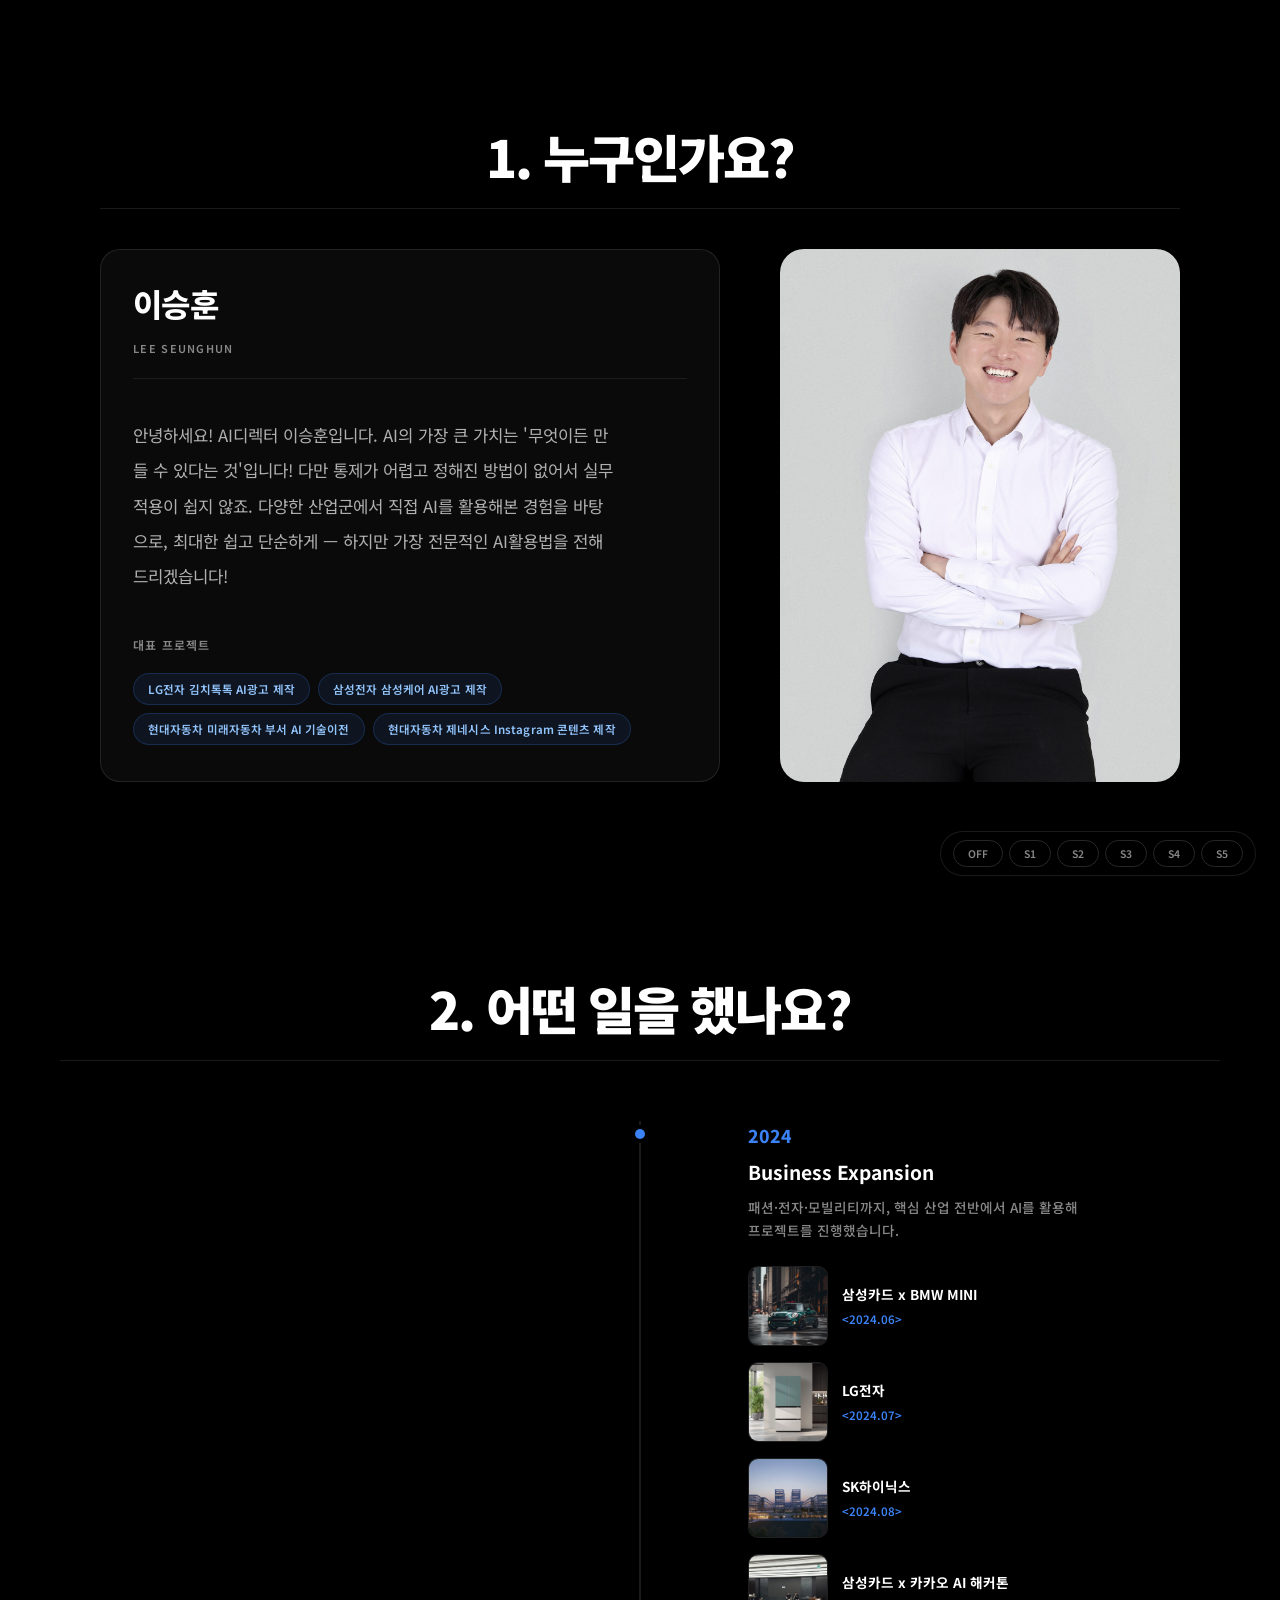
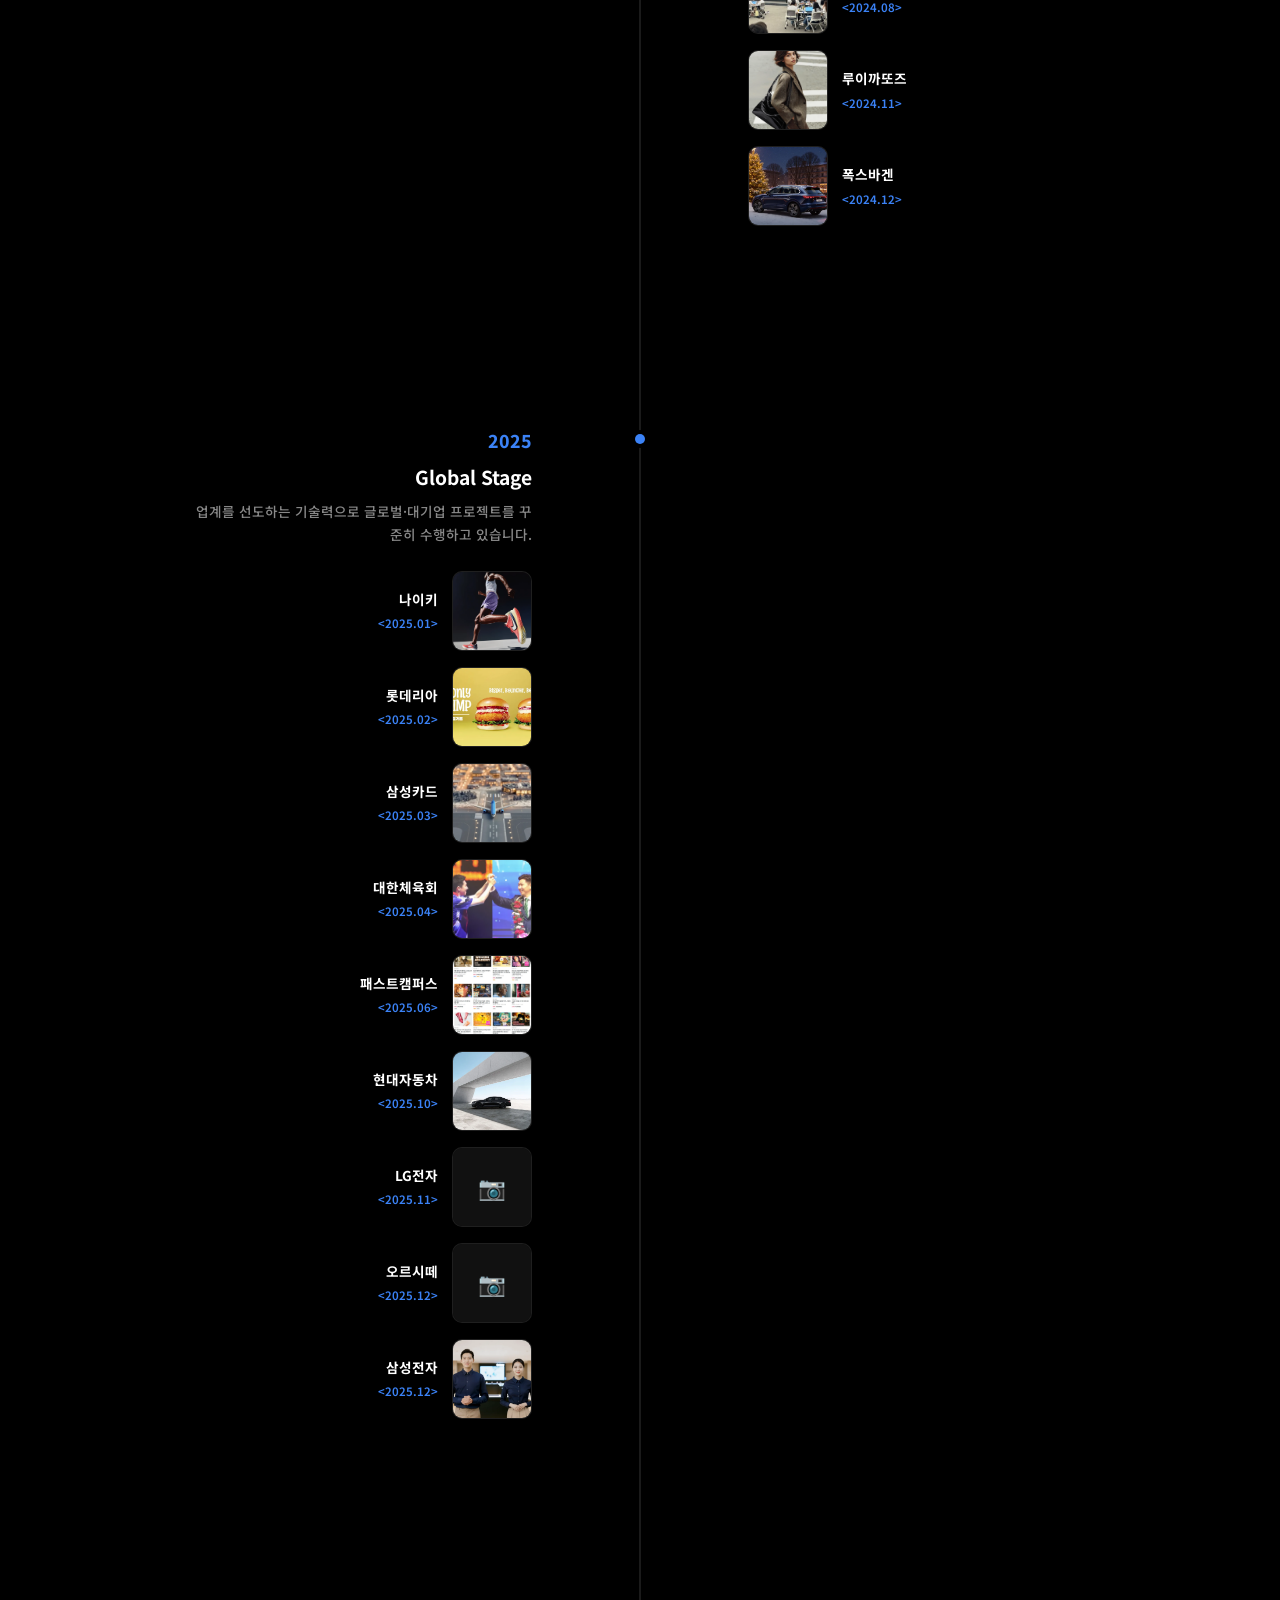
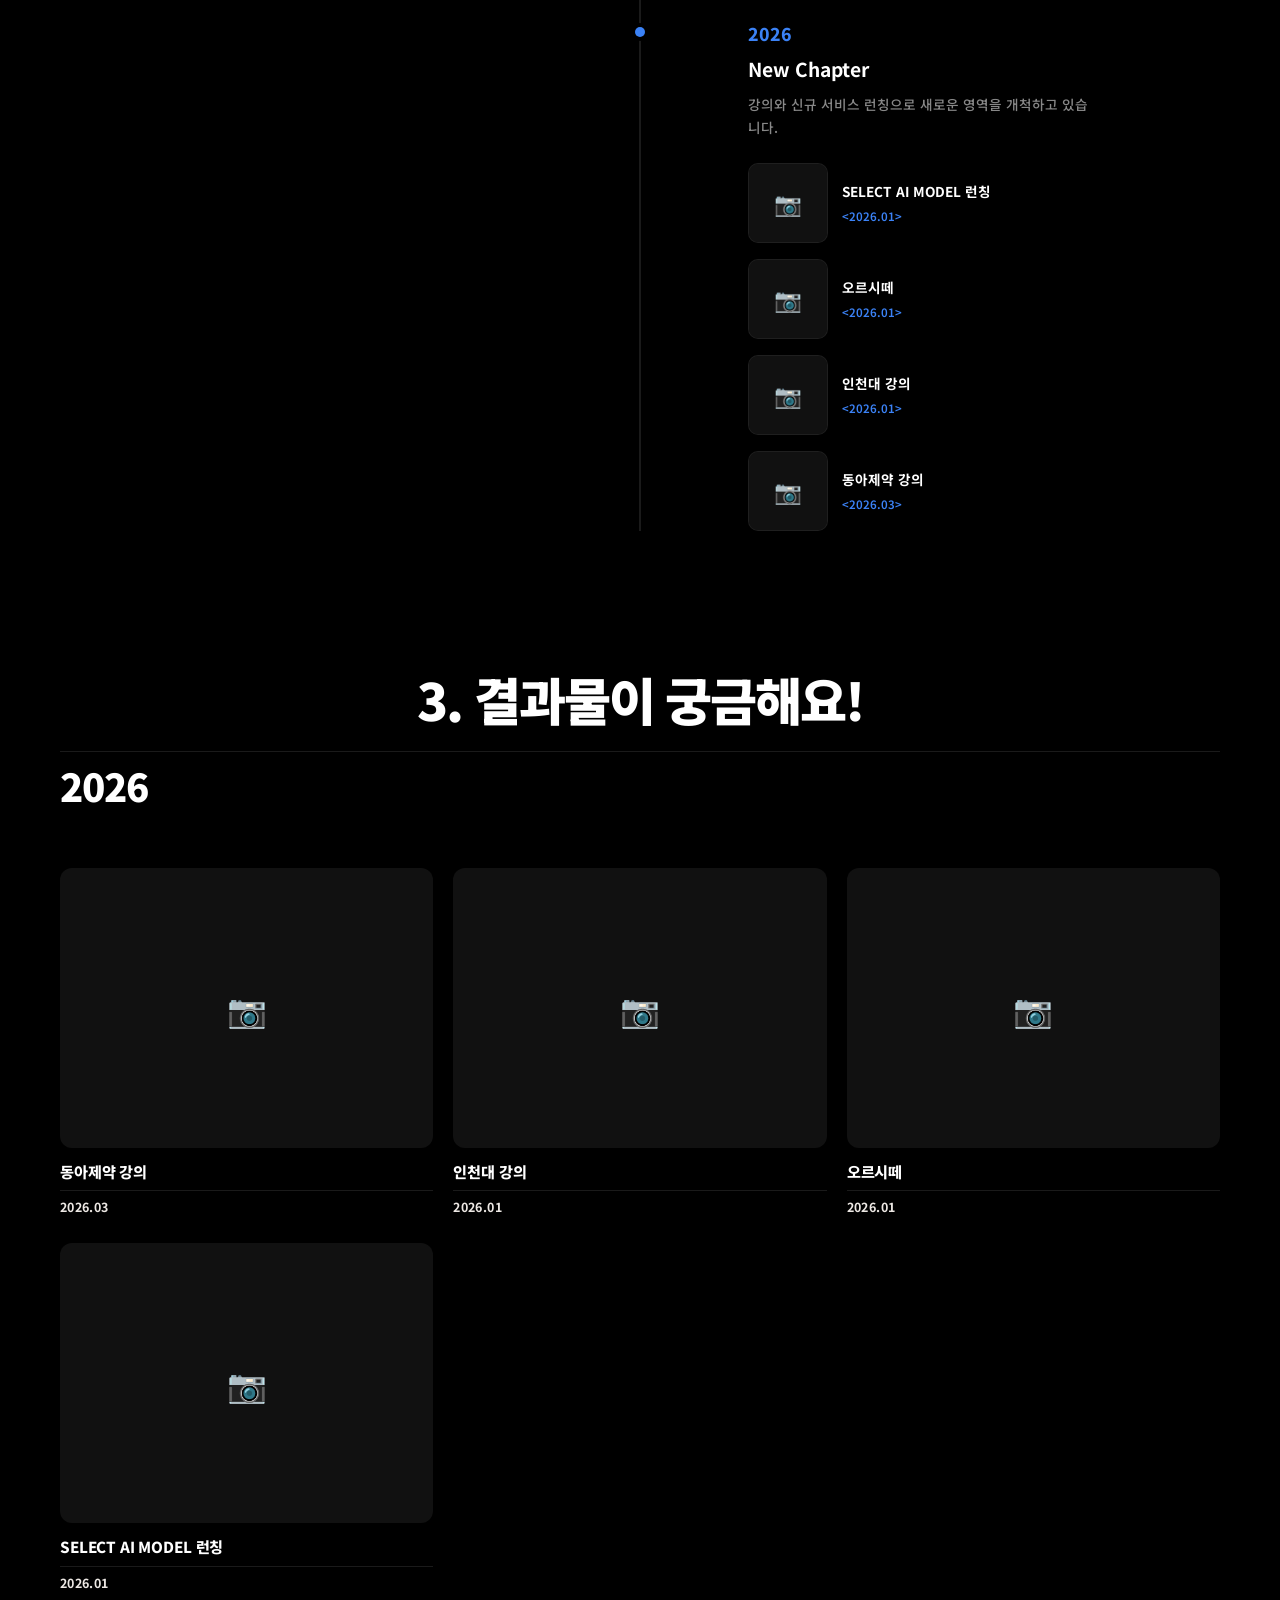
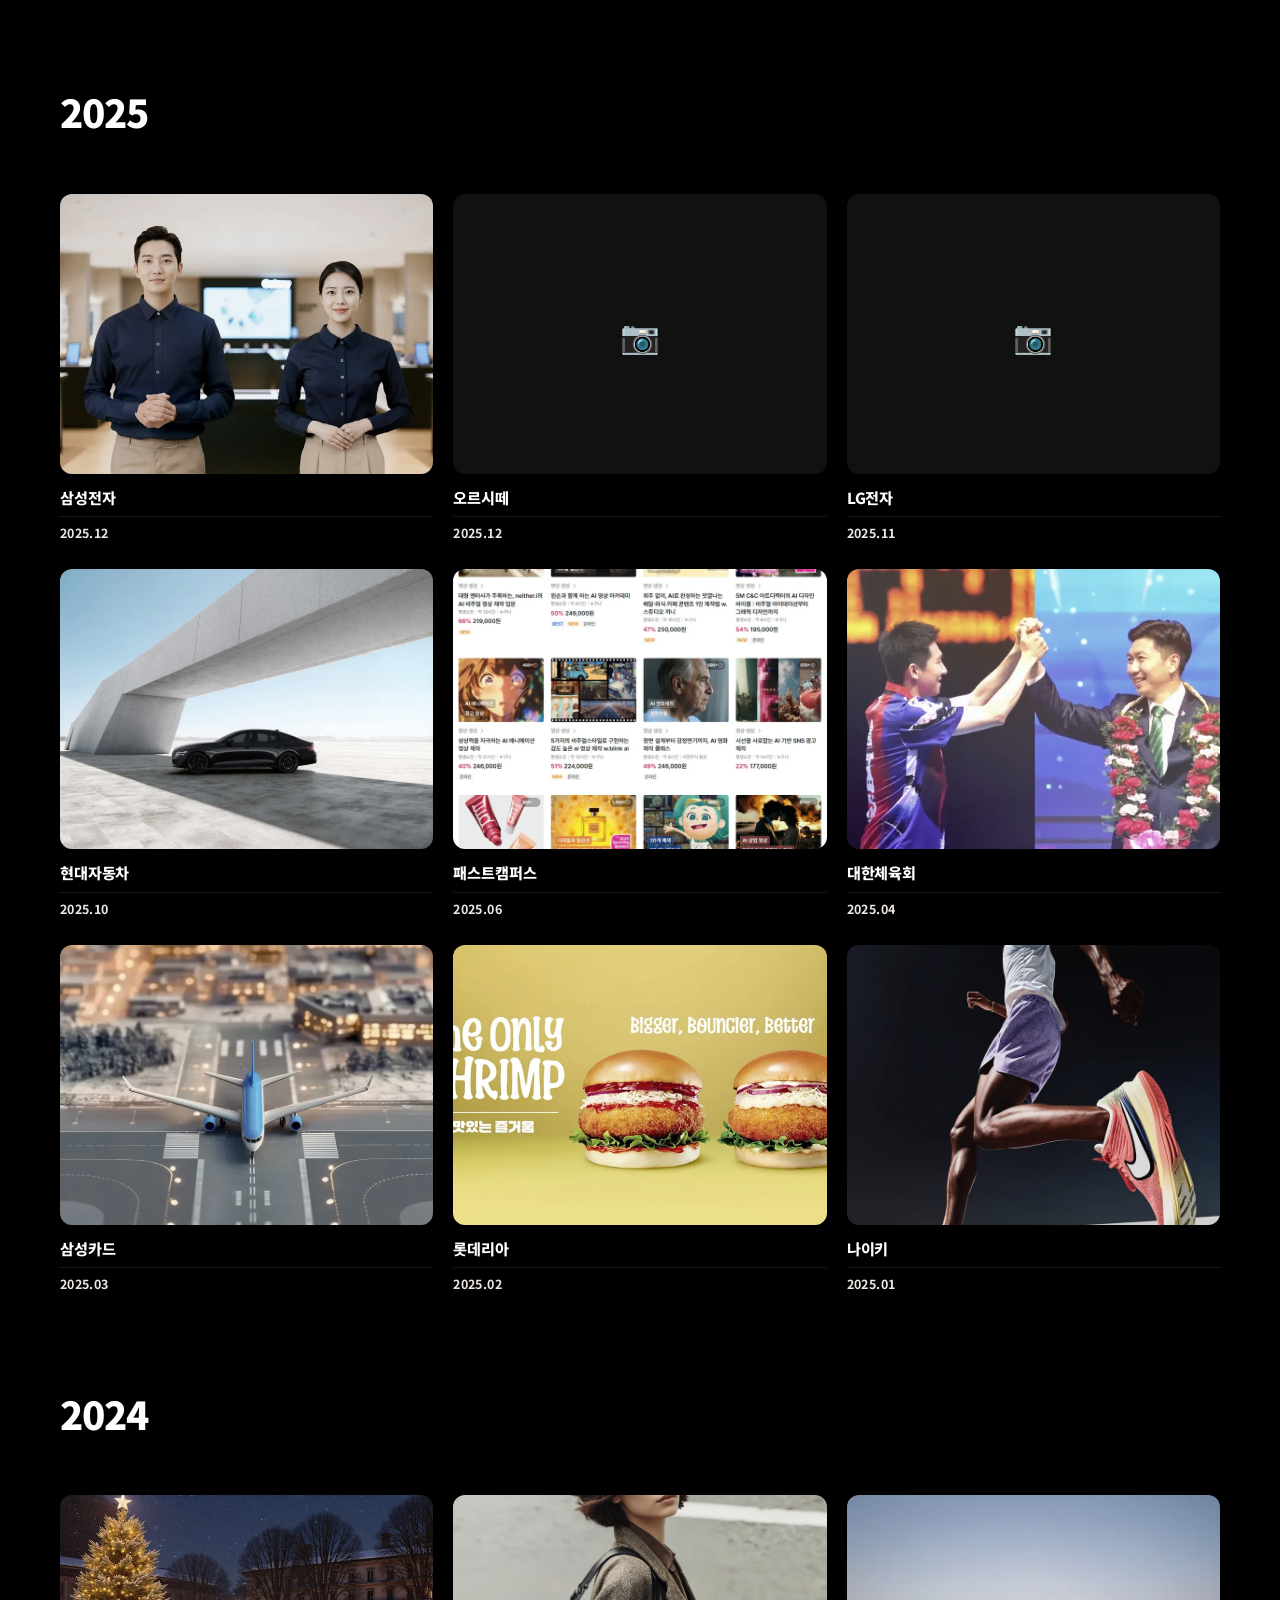
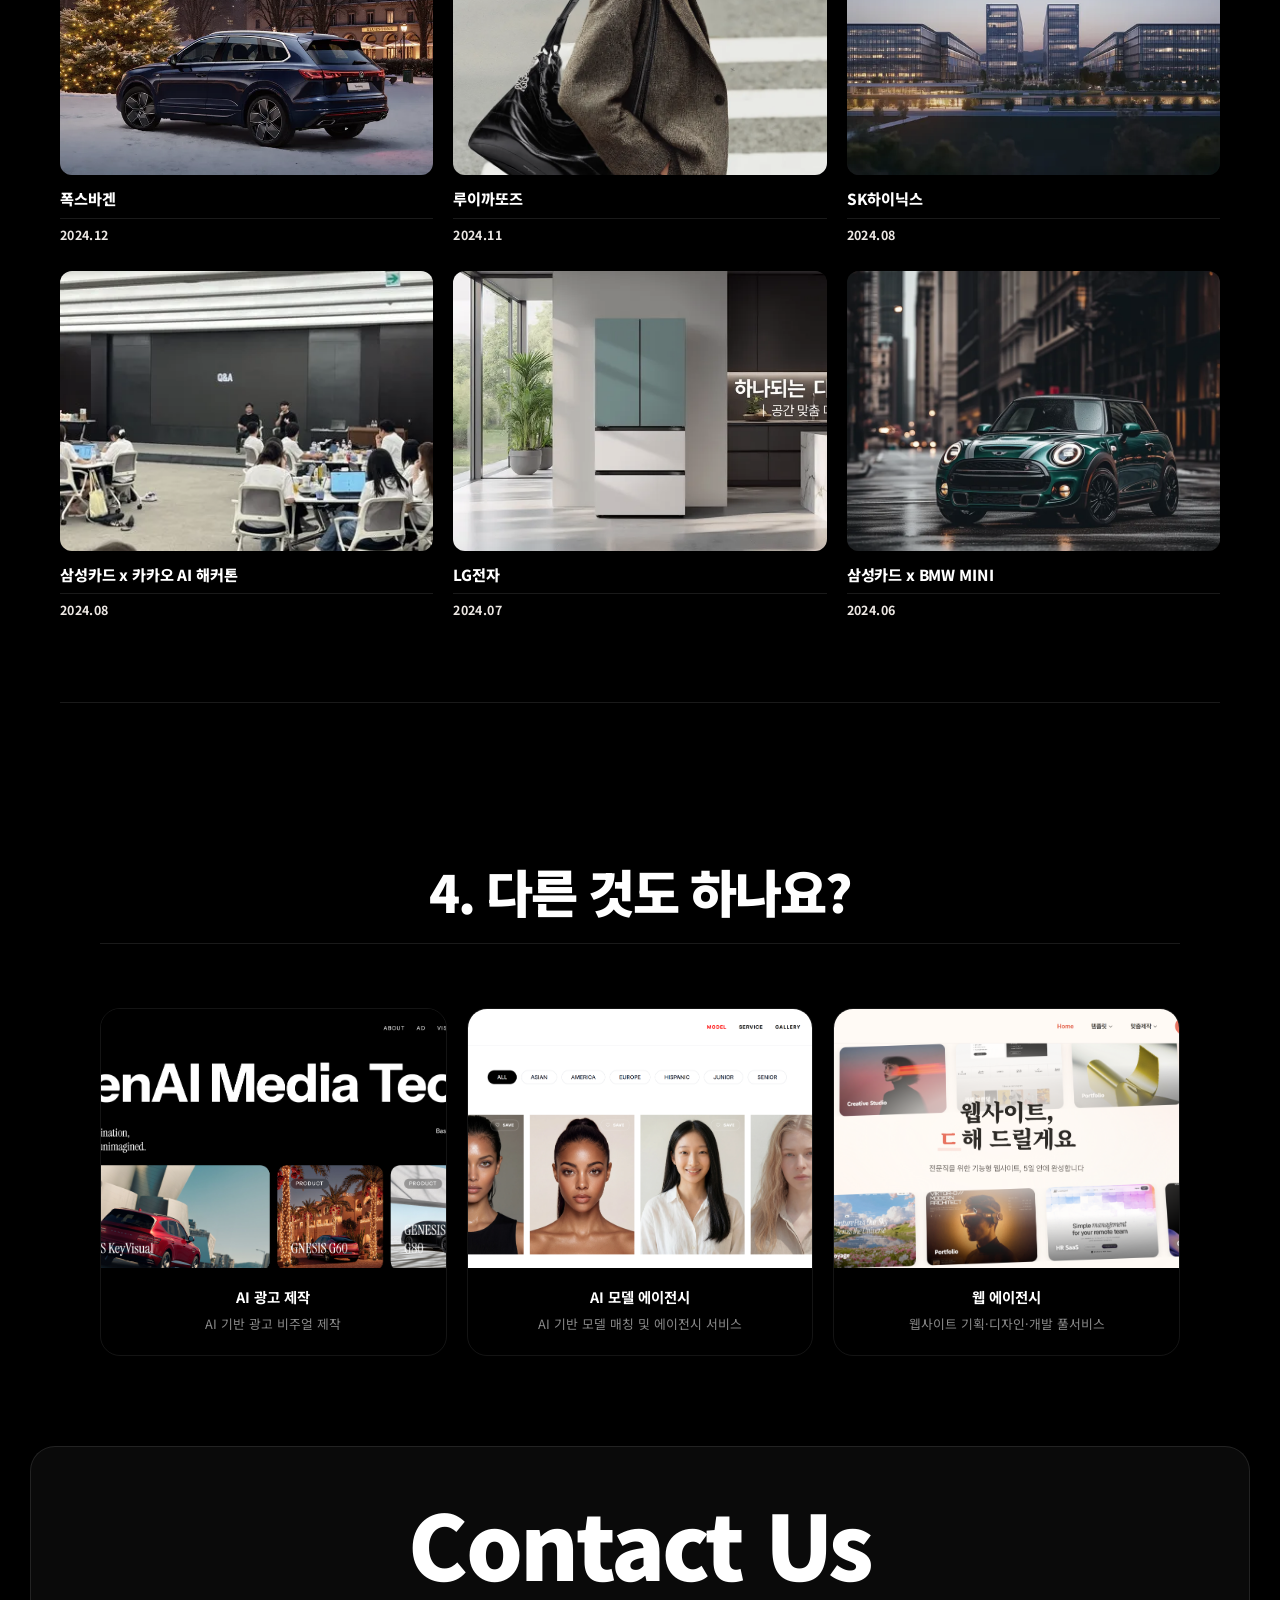
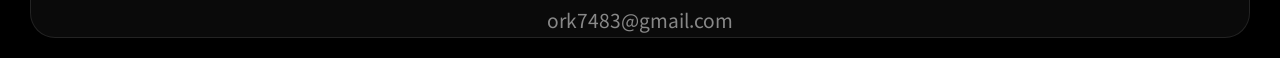
==== index.html @ 3b316cb4 "Reapply "Update profile page: V4 hero style, dark theme, video background, timeline, startup cards, " ====
<!DOCTYPE html>
<html lang="ko">
<head>
  <meta charset="UTF-8" />
  <meta name="viewport" content="width=device-width, initial-scale=1.0" />
  <title>Profile</title>
  <link rel="preconnect" href="https://fonts.googleapis.com" />
  <link rel="preconnect" href="https://fonts.gstatic.com" crossorigin />
  <link href="https://fonts.googleapis.com/css2?family=Noto+Sans+KR:wght@300;400;500;600;700;900&display=swap" rel="stylesheet" />
  <style>
    :root {
      --black: #000000;
      --dark: #0a0a0a;
      --beige: #ede8e4;
      --beige-dark: #d8d0c8;
      --white: #ffffff;
      --gray-100: #f5f5f5;
      --gray-300: #b0b0b0;
      --gray-500: #888888;
      --gray-700: #555555;
      --gray-900: #111111;

      --font: 'Noto Sans KR', 'Apple SD Gothic Neo', -apple-system, sans-serif;
      --radius: 24px;
      --transition: 0.4s cubic-bezier(0.25, 0.1, 0.25, 1);
    }

    *, *::before, *::after {
      box-sizing: border-box;
      margin: 0;
      padding: 0;
    }

    html { scroll-behavior: smooth; }

    body {
      background: var(--black);
      color: var(--white);
      font-family: var(--font);
      font-weight: 400;
      line-height: 1.75;
      -webkit-font-smoothing: antialiased;
      overflow-x: hidden;
    }

    .bg-video {
      position: fixed;
      inset: 0;
      width: 100%;
      height: 100%;
      object-fit: cover;
      z-index: 0;
    }

    .bg-overlay {
      position: fixed;
      inset: 0;
      background: rgba(0, 0, 0, 0.78);
      z-index: 0;
    }

    ::-webkit-scrollbar { width: 4px; }
    ::-webkit-scrollbar-track { background: var(--black); }
    ::-webkit-scrollbar-thumb { background: var(--gray-700); border-radius: 2px; }

    /* ─── Container ─── */
    .container {
      max-width: 1200px;
      margin: 0 auto;
      padding: 0 60px;
    }

    /* ─── Navigation ─── */
    .nav {
      position: fixed;
      top: 0;
      left: 0;
      right: 0;
      z-index: 100;
      padding: 28px 60px;
      display: flex;
      align-items: center;
      justify-content: space-between;
      mix-blend-mode: difference;
    }

    .nav-logo {
      font-size: 1.1rem;
      font-weight: 700;
      letter-spacing: -0.02em;
      color: var(--white);
      text-decoration: none;
    }

    .nav-links {
      display: flex;
      gap: 32px;
      list-style: none;
    }

    .nav-links a {
      font-size: 0.8rem;
      font-weight: 500;
      color: var(--white);
      text-decoration: none;
      letter-spacing: 0.04em;
      position: relative;
    }

    .nav-links a::after {
      content: '';
      position: absolute;
      bottom: -4px;
      left: 0;
      width: 0;
      height: 1px;
      background: var(--white);
      transition: width var(--transition);
    }

    .nav-links a:hover::after {
      width: 100%;
    }

    /* ─── Hero ─── */
    .hero {
      max-width: 1200px;
      margin: 0 auto;
      padding: 70px 60px 60px;
      min-height: 100vh;
      display: flex;
      flex-direction: column;
      justify-content: center;
      position: relative;
      z-index: 1;
    }

    .hero-body {
      display: grid;
      grid-template-columns: 1fr 400px;
      gap: 60px;
      align-items: stretch;
    }

    .hero-info {
      display: flex;
      flex-direction: column;
      gap: 0;
    }

    .hero-header {
      margin-bottom: 40px;
      padding-bottom: 24px;
      border-bottom: 1px solid rgba(255,255,255,0.1);
      text-align: center;
      opacity: 0;
      animation: slideUp 0.8s ease 0.2s forwards;
    }

    .hero-header h2 {
      font-size: clamp(2.4rem, 4vw, 4rem);
      font-weight: 900;
      letter-spacing: -0.04em;
      line-height: 1.1;
      color: var(--white);
      margin: 0;
    }

    .hero-header p {
      font-size: 0.9rem;
      color: var(--gray-500);
      margin-top: 16px;
    }

    .hero-info {
      background: rgba(255,255,255,0.04);
      backdrop-filter: blur(20px);
      -webkit-backdrop-filter: blur(20px);
      border: 1px solid rgba(255,255,255,0.1);
      border-radius: 20px;
      padding: 36px 32px;
      display: flex;
      flex-direction: column;
      justify-content: space-between;
    }

    .hero-name {
      font-size: clamp(1.6rem, 2.5vw, 2.2rem);
      font-weight: 800;
      line-height: 1.1;
      letter-spacing: -0.02em;
      color: var(--white);
      margin-bottom: 2px;
      opacity: 0;
      animation: slideUp 0.8s ease 0.3s forwards;
    }

    .hero-name-en {
      font-size: 0.68rem;
      font-weight: 600;
      letter-spacing: 0.12em;
      color: var(--gray-500);
      margin-bottom: 24px;
      padding-bottom: 20px;
      border-bottom: 1px solid rgba(255,255,255,0.08);
      opacity: 0;
      animation: slideUp 0.8s ease 0.4s forwards;
    }

    .hero-title {
      font-size: 1.05rem;
      font-weight: 400;
      color: var(--gray-300);
      line-height: 2.1;
      max-width: 480px;
      opacity: 0;
      animation: slideUp 0.8s ease 0.5s forwards;
    }

    .hero-career-label {
      width: 100%;
      font-size: 0.75rem;
      font-weight: 600;
      letter-spacing: 0.1em;
      color: var(--gray-500);
      margin-bottom: 10px;
    }

    .hero-career {
      display: flex;
      flex-wrap: wrap;
      gap: 8px;
      margin-top: 24px;
      opacity: 0;
      animation: slideUp 0.8s ease 0.6s forwards;
    }

    .hero-career span {
      font-size: 0.72rem;
      font-weight: 600;
      padding: 5px 14px;
      border-radius: 100px;
      background: rgba(59,130,246,0.1);
      border: 1px solid rgba(59,130,246,0.2);
      color: #93c5fd;
      letter-spacing: 0.01em;
    }

    /* ─── Photo ─── */
    .hero-photo {
      border-radius: var(--radius);
      overflow: hidden;
      aspect-ratio: 3 / 4;
      max-height: 540px;
      opacity: 0;
      animation: fadeIn 1.2s ease 0.5s forwards;
    }

    .hero-photo img {
      width: 100%;
      height: 100%;
      object-fit: cover;
      object-position: center top;
      display: block;
      filter: grayscale(20%);
      transition: filter 0.6s ease;
    }

    .hero-photo:hover img {
      filter: grayscale(0%);
    }

    /* ─── Scroll indicator ─── */
    .scroll-indicator {
      max-width: 1200px;
      margin: 0 auto;
      padding: 0 60px 60px;
      opacity: 0;
      animation: slideUp 0.8s ease 1s forwards;
    }

    .scroll-indicator span {
      font-size: 0.65rem;
      font-weight: 500;
      letter-spacing: 0.15em;
      text-transform: uppercase;
      color: var(--gray-700);
    }

    /* ─── Career Section ─── */
    .section {
      max-width: 1200px;
      margin: 0 auto;
      padding: 100px 60px;
    }

    .section-label {
      font-size: 0.65rem;
      font-weight: 600;
      letter-spacing: 0.2em;
      text-transform: uppercase;
      color: var(--gray-500);
      margin-bottom: 48px;
    }

    .career-grid {
      display: grid;
      grid-template-columns: repeat(2, 1fr);
      gap: 0;
      border-top: 1px solid rgba(255,255,255,0.08);
    }

    .career-item {
      padding: 32px 0;
      border-bottom: 1px solid rgba(255,255,255,0.08);
      opacity: 0;
      transform: translateY(16px);
      transition: opacity 0.6s ease, transform 0.6s ease;
    }

    .career-item.visible {
      opacity: 1;
      transform: translateY(0);
    }

    .career-item:nth-child(odd) {
      padding-right: 40px;
      border-right: 1px solid rgba(255,255,255,0.08);
    }

    .career-item:nth-child(even) {
      padding-left: 40px;
    }

    .career-company {
      font-size: 1.05rem;
      font-weight: 700;
      color: var(--white);
      margin-bottom: 4px;
    }

    .career-role {
      font-size: 0.85rem;
      font-weight: 500;
      color: var(--gray-300);
      margin-bottom: 4px;
    }

    .career-period {
      font-size: 0.75rem;
      font-weight: 500;
      color: var(--gray-500);
      letter-spacing: 0.05em;
    }

    /* ─── Skills ─── */
    .skills-wrap {
      margin-top: 80px;
    }

    .skills-list {
      display: flex;
      flex-wrap: wrap;
      gap: 10px;
    }

    .skill-tag {
      font-size: 0.78rem;
      font-weight: 500;
      padding: 8px 20px;
      border-radius: 100px;
      border: 1px solid rgba(255,255,255,0.15);
      color: var(--gray-100);
      background: transparent;
      letter-spacing: 0.02em;
      transition: all var(--transition);
      cursor: default;
    }

    .skill-tag:hover {
      background: rgba(255,255,255,0.06);
      border-color: rgba(255,255,255,0.2);
      color: var(--white);
    }

    /* ─── Education ─── */
    .edu-wrap {
      margin-top: 80px;
    }

    .edu-item {
      display: flex;
      gap: 20px;
      align-items: flex-start;
      padding: 20px 0;
      border-bottom: 1px solid rgba(255,255,255,0.06);
    }

    .edu-marker {
      width: 8px;
      height: 8px;
      border-radius: 50%;
      background: var(--gray-700);
      margin-top: 8px;
      flex-shrink: 0;
    }

    .edu-school {
      font-size: 0.9rem;
      font-weight: 600;
      color: var(--white);
    }

    .edu-degree {
      font-size: 0.82rem;
      color: var(--gray-300);
      margin-top: 2px;
    }

    .edu-year {
      font-size: 0.75rem;
      color: var(--gray-500);
      margin-top: 2px;
    }

    /* ─── Business Section (Beige) ─── */
    .biz-section {
      background: transparent;
      padding: 80px 60px;
      color: var(--white);
      position: relative;
      z-index: 1;
    }

    .biz-inner {
      max-width: 1080px;
      margin: 0 auto;
    }

    .biz-header {
      margin-bottom: 64px;
      text-align: center;
      padding-bottom: 24px;
      border-bottom: 1px solid rgba(255,255,255,0.1);
    }

    .biz-header-label {
      font-size: 0.65rem;
      font-weight: 600;
      letter-spacing: 0.2em;
      text-transform: uppercase;
      color: var(--gray-500);
      margin-bottom: 20px;
    }

    .biz-header h2 {
      font-size: clamp(2.4rem, 4vw, 4rem);
      font-weight: 900;
      letter-spacing: -0.04em;
      line-height: 1.1;
      color: var(--white);
    }

    .biz-header p {
      font-size: 1.1rem;
      color: var(--gray-500);
      margin-top: 16px;
      text-align: center;
    }

    /* ─── Business Cards ─── */
    .biz-cards {
      display: grid;
      grid-template-columns: repeat(3, 1fr);
      gap: 20px;
    }

    .biz-card {
      position: relative;
      border-radius: 16px;
      overflow: hidden;
      aspect-ratio: 4 / 3;
      display: flex;
      align-items: center;
      justify-content: center;
      text-decoration: none;
      cursor: pointer;
      opacity: 0;
      transform: translateY(20px);
    }

    .biz-card.visible {
      opacity: 1;
      transform: translateY(0);
      transition: opacity 0.6s ease, transform 0.6s ease;
    }

    .biz-card-bg {
      position: absolute;
      inset: 0;
      background-size: cover;
      background-position: center;
      transition: transform 0.6s ease;
    }

    .biz-card:hover .biz-card-bg {
      transform: scale(1.05);
    }

    .biz-card-number {
      display: none;
    }

    .biz-card-title {
      display: none;
    }

    .biz-card-wrap {
      display: block;
      text-decoration: none;
      color: inherit;
      border: 1px solid rgba(255,255,255,0.08);
      border-radius: 20px;
      overflow: hidden;
      transition: border-color 0.4s ease, box-shadow 0.4s ease;
    }

    .biz-card-wrap:hover {
      border-color: rgba(255,255,255,0.2);
      box-shadow: 0 8px 24px rgba(0,0,0,0.3);
    }

    .biz-card-wrap .biz-card {
      border-radius: 0;
    }

    .biz-card-info {
      padding: 16px 20px 20px;
      text-align: center;
    }

    .biz-card-info-name {
      font-size: 0.9rem;
      font-weight: 700;
      color: var(--white);
      margin-bottom: 4px;
    }

    .biz-card-info-desc {
      font-size: 0.8rem;
      color: var(--gray-500);
      line-height: 1.7;
    }

    /* ─── Journey Section ─── */
    .journey-section {
      padding: 80px 60px;
      background: transparent;
      color: var(--white);
      position: relative;
      z-index: 1;
    }

    .journey-inner {
      max-width: 1200px;
      margin: 0 auto;
    }

    .journey-header {
      text-align: center;
      margin-bottom: 60px;
      padding-bottom: 24px;
      border-bottom: 1px solid rgba(255,255,255,0.1);
    }

    .journey-header h2 {
      font-size: clamp(2.4rem, 4vw, 4rem);
      font-weight: 900;
      letter-spacing: -0.04em;
      line-height: 1.1;
      color: var(--white);
      margin: 0;
    }

    .journey-header p {
      font-size: 1.1rem;
      color: var(--gray-500);
      margin-top: 16px;
    }

    /* Timeline - center line, alternating left/right */
    .timeline {
      position: relative;
      max-width: 900px;
      margin: 0 auto;
    }

    .timeline::before {
      content: '';
      position: absolute;
      left: 50%;
      top: 0;
      bottom: 0;
      width: 2px;
      background: rgba(255,255,255,0.1);
      transform: translateX(-50%);
    }

    .timeline-block {
      position: relative;
      display: flex;
      justify-content: space-between;
      margin-bottom: 200px;
      opacity: 0;
      transform: translateY(20px);
    }

    .timeline-block.visible {
      opacity: 1;
      transform: translateY(0);
      transition: opacity 0.7s ease, transform 0.7s ease;
    }

    .timeline-block:last-child {
      margin-bottom: 0;
    }

    .timeline-dot {
      position: absolute;
      left: 50%;
      top: 8px;
      width: 10px;
      height: 10px;
      border-radius: 50%;
      background: #3b82f6;
      box-shadow: 0 0 0 4px var(--black);
      transform: translateX(-50%);
      z-index: 2;
    }

    .timeline-spacer {
      width: 42%;
    }

    .timeline-content {
      width: 42%;
    }

    /* Left side (even: 0, 2, 4...) - content on right */
    .timeline-block.left .timeline-content {
      text-align: left;
      padding-left: 36px;
    }

    .timeline-block.left .timeline-spacer {
      order: 0;
    }

    .timeline-block.left .timeline-content {
      order: 1;
    }

    /* Right side (odd: 1, 3, 5...) - content on left */
    .timeline-block.right .timeline-content {
      text-align: right;
      padding-right: 36px;
      order: 0;
    }

    .timeline-block.right .timeline-spacer {
      order: 1;
    }

    .timeline-year {
      font-size: 1.1rem;
      font-weight: 800;
      color: #3b82f6;
      margin-bottom: 4px;
    }

    .timeline-title {
      font-size: 1.2rem;
      font-weight: 700;
      color: var(--white);
      margin-bottom: 6px;
    }

    .timeline-desc {
      font-size: 0.85rem;
      font-weight: 500;
      color: var(--gray-500);
      line-height: 1.7;
      margin-bottom: 24px;
    }

    .timeline-projects {
      display: flex;
      flex-direction: column;
      gap: 16px;
    }

    .timeline-project {
      display: flex;
      align-items: center;
      gap: 14px;
    }

    .timeline-block.right .timeline-project {
      flex-direction: row-reverse;
    }

    .timeline-block.right .timeline-projects {
      align-items: flex-end;
    }

    .timeline-project-thumb {
      width: 80px;
      height: 80px;
      flex-shrink: 0;
      border-radius: 10px;
      overflow: hidden;
      background: var(--gray-900);
      border: 1px solid rgba(255,255,255,0.06);
    }

    .timeline-project-thumb img {
      width: 100%;
      height: 100%;
      object-fit: cover;
      display: block;
      transition: transform 0.5s ease;
    }

    .timeline-project:hover .timeline-project-thumb img {
      transform: scale(1.1);
    }

    .timeline-thumb-placeholder {
      width: 100%;
      height: 100%;
      display: flex;
      align-items: center;
      justify-content: center;
      font-size: 1.4rem;
      color: var(--gray-700);
      background: var(--gray-900);
    }

    .timeline-project-name {
      font-size: 0.85rem;
      font-weight: 700;
      color: var(--white);
    }

    .timeline-project-date {
      font-size: 0.72rem;
      font-weight: 600;
      color: #3b82f6;
      margin-top: 2px;
    }

    /* Mobile: single column */
    @media (max-width: 900px) {
      .journey-section {
        padding: 60px 24px;
      }

      .timeline::before {
        left: 4px;
      }

      .timeline-block {
        display: block;
        padding-left: 32px;
        margin-bottom: 64px;
      }

      .timeline-dot {
        left: 0;
        transform: none;
      }

      .timeline-spacer {
        display: none;
      }

      .timeline-content {
        width: 100%;
      }

      .timeline-block.right .timeline-content,
      .timeline-block.left .timeline-content {
        text-align: left;
        padding: 0;
      }

      .timeline-block.right .timeline-project {
        flex-direction: row;
      }

      .timeline-block.right .timeline-projects {
        align-items: flex-start;
      }
    }

    /* ─── Portfolio Section ─── */
    .portfolio-section {
      max-width: 100%;
      padding: 60px 60px 80px;
      background: transparent;
      position: relative;
      z-index: 1;
    }

    .portfolio-section > .portfolio-header,
    .portfolio-section > .portfolio-grid {
      max-width: 1200px;
      margin: 0 auto;
    }


    .portfolio-header {
      text-align: center;
      margin: 0 auto 40px;
      padding-bottom: 24px;
      border-bottom: 1px solid rgba(255,255,255,0.1);
    }

    .portfolio-header h2 {
      font-size: clamp(2.4rem, 4vw, 4rem);
      font-weight: 900;
      letter-spacing: -0.04em;
      line-height: 1.1;
      color: var(--white);
      margin: 0;
    }

    .portfolio-header p {
      font-size: 0.88rem;
      color: var(--gray-500);
      letter-spacing: 0.02em;
    }

    .portfolio-grid {
      display: grid;
      grid-template-columns: repeat(3, 1fr);
      gap: 24px 20px;
    }

    .portfolio-item {
      opacity: 0;
      transform: translateY(20px);
    }

    .portfolio-item.visible {
      opacity: 1;
      transform: translateY(0);
      transition: opacity 0.6s ease, transform 0.6s ease;
    }

    .portfolio-thumb {
      width: 100%;
      aspect-ratio: 4 / 3;
      border-radius: 12px;
      overflow: hidden;
      background: var(--gray-900);
      margin-bottom: 12px;
    }

    .portfolio-thumb img {
      width: 100%;
      height: 100%;
      object-fit: cover;
      display: block;
      filter: grayscale(20%);
      transition: filter 0.4s ease, transform 0.5s ease;
    }

    .portfolio-thumb:hover img {
      filter: grayscale(0%);
      transform: scale(1.03);
    }

    .portfolio-thumb-placeholder {
      width: 100%;
      height: 100%;
      display: flex;
      align-items: center;
      justify-content: center;
      font-size: 2rem;
      color: var(--gray-700);
    }

    .portfolio-name {
      font-size: 0.9rem;
      font-weight: 700;
      color: var(--white);
      letter-spacing: -0.01em;
      transition: all 0.4s ease;
    }

    .portfolio-date {
      font-size: 0.72rem;
      font-weight: 500;
      color: var(--gray-500);
      margin-top: 2px;
      transition: all 0.4s ease;
    }

    /* ── 스플릿 스타일 ── */
    .portfolio-item {
      display: grid;
      grid-template-rows: auto auto;
    }

    .portfolio-thumb {
      margin-bottom: 10px;
    }

    .portfolio-name {
      font-size: 0.95rem;
      font-weight: 800;
      border-bottom: 1px solid rgba(255,255,255,0.1);
      padding-bottom: 6px;
    }

    .portfolio-date {
      margin-top: 6px;
      font-size: 0.78rem;
      font-weight: 700;
      color: var(--beige);
      letter-spacing: 0.03em;
    }

    /* ─── Portfolio Year Divider ─── */
    .portfolio-year-divider {
      grid-column: 1 / -1;
      padding: 60px 0 20px;
    }

    .portfolio-year-divider:first-child {
      padding-top: 0;
    }

    .portfolio-year-divider .year-label {
      font-size: clamp(1.8rem, 3vw, 2.8rem);
      font-weight: 900;
      letter-spacing: -0.03em;
      color: var(--white);
      margin-bottom: 4px;
    }

    .portfolio-year-divider .year-subtitle {
      font-size: 0.85rem;
      font-weight: 600;
      color: var(--gray-300);
      margin-bottom: 6px;
    }

    .portfolio-year-divider .year-desc {
      font-size: 0.82rem;
      color: var(--gray-500);
      line-height: 1.7;
      max-width: 520px;
    }

    /* ─── Portfolio Modal ─── */
    .pf-modal-overlay {
      position: fixed;
      inset: 0;
      z-index: 200;
      background: rgba(0,0,0,0.96);
      backdrop-filter: blur(12px);
      display: flex;
      align-items: center;
      justify-content: center;
      opacity: 0;
      pointer-events: none;
      transition: opacity 0.4s ease;
      overflow-y: auto;
      padding: 60px 24px;
    }

    .pf-modal-overlay.open {
      opacity: 1;
      pointer-events: auto;
    }

    .pf-modal {
      width: 100%;
      max-width: 1200px;
      display: grid;
      grid-template-columns: 1fr 1fr;
      gap: 60px;
      align-items: center;
      color: var(--white);
    }

    .pf-modal-close {
      position: fixed;
      top: 32px;
      right: 32px;
      z-index: 210;
      width: 48px;
      height: 48px;
      border: none;
      background: none;
      cursor: pointer;
      color: rgba(255,255,255,0.4);
      font-size: 2rem;
      transition: color 0.3s;
    }

    .pf-modal-close:hover { color: var(--white); }

    .pf-modal-text { order: 1; }

    .pf-modal-tags {
      display: flex;
      align-items: center;
      gap: 10px;
      margin-bottom: 20px;
    }

    .pf-modal-tags span.line {
      width: 32px;
      height: 1px;
      background: #e53e3e;
      opacity: 0.6;
    }

    .pf-modal-tags span.tag {
      font-size: 0.65rem;
      font-weight: 700;
      letter-spacing: 0.2em;
      text-transform: uppercase;
      color: #e53e3e;
    }

    .pf-modal-title {
      font-size: clamp(2rem, 4vw, 3.5rem);
      font-weight: 900;
      letter-spacing: -0.03em;
      line-height: 1.1;
      color: var(--white);
      margin-bottom: 12px;
    }

    .pf-modal-category {
      font-size: 0.85rem;
      font-weight: 500;
      color: var(--gray-500);
      letter-spacing: 0.1em;
      text-transform: uppercase;
      margin-bottom: 48px;
    }

    .pf-modal-section {
      margin-bottom: 36px;
    }

    .pf-modal-section-label {
      display: flex;
      align-items: center;
      gap: 10px;
      margin-bottom: 12px;
    }

    .pf-modal-section-label .dot {
      width: 6px;
      height: 6px;
      border-radius: 50%;
      background: var(--gray-300);
    }

    .pf-modal-section-label h4 {
      font-size: 0.6rem;
      font-weight: 700;
      letter-spacing: 0.3em;
      text-transform: uppercase;
      color: rgba(255,255,255,0.3);
    }

    .pf-modal-section-label.solution .dot { background: #e53e3e; opacity: 0.4; }
    .pf-modal-section-label.solution h4 { color: rgba(229,62,62,0.5); }

    .pf-modal-section p {
      font-size: 1rem;
      font-weight: 500;
      color: var(--gray-300);
      line-height: 1.75;
      padding-left: 16px;
      border-left: 1px solid rgba(255,255,255,0.1);
    }

    .pf-modal-section.solution p {
      border-left-color: rgba(229,62,62,0.15);
    }

    .pf-modal-extlink {
      display: inline-flex;
      align-items: center;
      gap: 8px;
      margin-top: 12px;
      padding: 10px 20px;
      border-radius: 100px;
      border: 1px solid rgba(255,255,255,0.15);
      background: transparent;
      color: var(--white);
      font-family: var(--font);
      font-size: 0.78rem;
      font-weight: 600;
      letter-spacing: 0.02em;
      text-decoration: none;
      transition: all var(--transition);
    }

    .pf-modal-extlink:hover {
      background: var(--white);
      color: var(--black);
      border-color: var(--white);
    }

    .pf-modal-extlink svg {
      width: 14px;
      height: 14px;
    }

    /* Modal Gallery */
    .pf-modal-gallery {
      order: 2;
    }

    .pf-modal-gallery-grid {
      display: grid;
      grid-template-columns: repeat(2, 1fr);
      gap: 8px;
    }

    .pf-modal-gallery-grid.single {
      grid-template-columns: 1fr;
    }

    .pf-gallery-item {
      width: 100%;
      border-radius: 8px;
      overflow: hidden;
      background: var(--gray-900);
      cursor: pointer;
      position: relative;
    }

    .pf-gallery-item img,
    .pf-gallery-item video {
      width: 100%;
      height: 100%;
      object-fit: cover;
      display: block;
      transition: transform 0.5s ease;
    }

    .pf-gallery-item:hover img {
      transform: scale(1.03);
    }

    .pf-gallery-item.is-video::after {
      content: '▶';
      position: absolute;
      top: 50%;
      left: 50%;
      transform: translate(-50%, -50%);
      width: 48px;
      height: 48px;
      border-radius: 50%;
      background: rgba(0,0,0,0.5);
      color: white;
      display: flex;
      align-items: center;
      justify-content: center;
      font-size: 1rem;
      pointer-events: none;
    }

    /* Fullscreen Lightbox */
    .pf-lightbox {
      position: fixed;
      inset: 0;
      z-index: 300;
      background: rgba(0,0,0,0.95);
      display: flex;
      align-items: center;
      justify-content: center;
      opacity: 0;
      pointer-events: none;
      transition: opacity 0.3s ease;
    }

    .pf-lightbox.open {
      opacity: 1;
      pointer-events: auto;
    }

    .pf-lightbox-close {
      position: absolute;
      top: 28px;
      right: 28px;
      z-index: 310;
      width: 48px;
      height: 48px;
      border: none;
      background: none;
      cursor: pointer;
      color: rgba(255,255,255,0.5);
      font-size: 2.2rem;
      transition: color 0.3s;
    }

    .pf-lightbox-close:hover { color: white; }

    .pf-lightbox-media {
      max-width: 90vw;
      max-height: 80vh;
    }

    .pf-lightbox-media img,
    .pf-lightbox-media video {
      max-width: 90vw;
      max-height: 80vh;
      object-fit: contain;
      border-radius: 8px;
    }

    .pf-lightbox-nav {
      position: absolute;
      top: 50%;
      transform: translateY(-50%);
      width: 52px;
      height: 52px;
      border-radius: 50%;
      border: none;
      background: rgba(255,255,255,0.1);
      backdrop-filter: blur(8px);
      cursor: pointer;
      font-size: 1.5rem;
      color: rgba(255,255,255,0.5);
      display: flex;
      align-items: center;
      justify-content: center;
      transition: all 0.3s;
    }

    .pf-lightbox-nav:hover { background: rgba(255,255,255,0.2); color: white; }
    .pf-lightbox-nav.prev { left: 24px; }
    .pf-lightbox-nav.next { right: 24px; }

    .pf-lightbox-counter {
      position: absolute;
      bottom: 28px;
      left: 50%;
      transform: translateX(-50%);
      font-size: 0.8rem;
      font-weight: 500;
      color: rgba(255,255,255,0.4);
      letter-spacing: 0.15em;
    }

    @media (max-width: 900px) {
      .pf-modal {
        grid-template-columns: 1fr;
        gap: 32px;
      }
      .pf-modal-text { order: 2; }
      .pf-modal-gallery { order: 1; }
    }

    /* ─── Responsive: Portfolio ─── */
    @media (max-width: 900px) {
      .portfolio-section {
        padding-left: 24px;
        padding-right: 24px;
      }

      .portfolio-grid {
        grid-template-columns: repeat(2, 1fr);
      }
    }

    @media (max-width: 520px) {
      .portfolio-grid {
        grid-template-columns: 1fr;
      }
    }

    /* ─── Footer ─── */
    .footer {
      background: transparent;
      padding: 10px 30px 20px;
      position: relative;
      z-index: 1;
    }

    .footer-card {
      background: rgba(255,255,255,0.04);
      border: 1px solid rgba(255,255,255,0.1);
      border-radius: 25px;
      padding: 4vw 30px 0;
      text-align: center;
      color: var(--white);
    }

    .footer-cta {
      font-size: 7vw;
      font-weight: 900;
      color: var(--white);
      text-decoration: none;
      display: inline-flex;
      overflow: hidden;
      position: relative;
      line-height: 1;
      margin-bottom: 16px;
      letter-spacing: -0.03em;
    }

    .footer-cta span {
      display: inline-block;
      transition: transform 0.55s cubic-bezier(0.25, 1, 0.33, 1);
    }

    .footer-cta:hover span {
      transform: translateY(-100%);
    }

    .footer-cta span::after {
      content: attr(data-text);
      position: absolute;
      top: 100%;
      left: 0;
      display: block;
    }

    .footer-email {
      font-size: clamp(0.9rem, 1.5vw, 1.2rem);
      color: var(--gray-500);
      text-align: center;
    }

    .footer-social {
      display: flex;
      justify-content: center;
      gap: 20px;
      margin-top: 20px;
    }

    .footer-social a {
      font-size: 0.88rem;
      font-weight: 500;
      color: var(--gray-700);
      text-decoration: none;
      position: relative;
      transition: color var(--transition);
    }

    .footer-social a::after {
      content: '';
      position: absolute;
      bottom: -2px;
      left: 0;
      width: 100%;
      height: 1px;
      background: var(--gray-700);
      transform: scaleX(0);
      transform-origin: right;
      transition: transform var(--transition);
    }

    .footer-social a:hover::after {
      transform: scaleX(1);
      transform-origin: left;
    }

    .footer-social a:hover {
      color: var(--black);
    }

    .footer-spacer {
      height: 3vw;
    }

    .footer-bottom {
      padding: 16px 0;
      border-top: 1px solid rgba(255,255,255,0.08);
    }

    .footer-copy {
      font-size: 0.72rem;
      color: var(--gray-700);
    }

    /* ─── Animations ─── */
    @keyframes slideUp {
      from { opacity: 0; transform: translateY(24px); }
      to   { opacity: 1; transform: translateY(0); }
    }

    @keyframes fadeIn {
      from { opacity: 0; }
      to   { opacity: 1; }
    }

    .reveal {
      opacity: 0;
      transform: translateY(20px);
    }

    .reveal.visible {
      opacity: 1;
      transform: translateY(0);
      transition: opacity 0.7s ease, transform 0.7s ease;
    }

    /* ─── Responsive ─── */
    @media (max-width: 900px) {
      .container, .section { padding-left: 24px; padding-right: 24px; }

      .nav { padding: 20px 24px; }
      .nav-links { display: none; }

      .hero {
        grid-template-columns: 1fr;
        gap: 40px;
        padding: 100px 24px 60px;
      }

      .hero-photo {
        grid-row: 1;
        max-height: 400px;
        aspect-ratio: 4 / 3;
      }

      .hero-info { grid-row: 2; }

      .career-grid {
        grid-template-columns: 1fr;
      }

      .career-item:nth-child(odd) {
        padding-right: 0;
        border-right: none;
      }

      .career-item:nth-child(even) {
        padding-left: 0;
      }

      .scroll-indicator { padding: 0 24px 40px; }

      .biz-section {
        padding: 60px 24px;
      }

      .biz-cards {
        grid-template-columns: 1fr;
      }

      .footer {
        padding: 20px 16px;
      }
      .footer-card {
        padding: 48px 24px 32px;
        border-radius: 20px;
      }
    }


    /* ─── Title Shadow Switcher ─── */
    .title-shadow-switcher {
      position: fixed;
      bottom: 24px;
      right: 24px;
      display: flex;
      gap: 6px;
      z-index: 100;
      background: rgba(0,0,0,0.6);
      backdrop-filter: blur(12px);
      padding: 8px 12px;
      border-radius: 100px;
      border: 1px solid rgba(255,255,255,0.1);
    }

    .ts-btn {
      font-family: var(--font);
      font-size: 0.65rem;
      font-weight: 600;
      padding: 5px 14px;
      border-radius: 100px;
      border: 1px solid rgba(255,255,255,0.15);
      background: transparent;
      color: var(--gray-500);
      cursor: pointer;
      transition: all 0.3s ease;
    }

    .ts-btn:hover { border-color: rgba(255,255,255,0.3); color: var(--white); }
    .ts-btn.active { background: var(--white); color: var(--black); border-color: var(--white); }

    /* Shared selector for all section titles */
    .section-title {
      transition: text-shadow 0.5s ease;
    }

    /* S1: Soft Glow */
    body.ts-1 .section-title {
      text-shadow: 0 0 20px rgba(255,255,255,0.15), 0 0 40px rgba(255,255,255,0.05);
    }

    /* S2: Hard Drop */
    body.ts-2 .section-title {
      text-shadow: 3px 3px 0 rgba(255,255,255,0.08), 6px 6px 0 rgba(255,255,255,0.03);
    }

    /* S3: Blue Neon */
    body.ts-3 .section-title {
      text-shadow: 0 0 10px rgba(59,130,246,0.4), 0 0 30px rgba(59,130,246,0.15), 0 0 60px rgba(59,130,246,0.05);
    }

    /* S4: Emboss */
    body.ts-4 .section-title {
      text-shadow: 0 1px 0 rgba(255,255,255,0.1), 0 -1px 0 rgba(0,0,0,0.5), 0 4px 8px rgba(0,0,0,0.4);
    }

    /* S5: Long Shadow */
    body.ts-5 .section-title {
      text-shadow:
        1px 1px 0 rgba(255,255,255,0.05),
        2px 2px 0 rgba(255,255,255,0.04),
        3px 3px 0 rgba(255,255,255,0.03),
        4px 4px 0 rgba(255,255,255,0.02),
        5px 5px 0 rgba(255,255,255,0.01),
        6px 6px 12px rgba(0,0,0,0.4);
    }

  </style>
</head>
<body>
  <video autoplay loop playsinline muted class="bg-video">
    <source src="https://blurblur.s3.ap-northeast-2.amazonaws.com/production/media/videos/ui/login_bg.mp4" type="video/mp4" />
  </video>
  <div class="bg-overlay"></div>

  <!-- Hero -->
  <section class="hero" aria-label="프로필 소개">
    <div class="hero-header">
      <h2 class="section-title">1. 누구인가요?</h2>
    </div>
    <div class="hero-body">
      <div class="hero-info">
        <h1 class="hero-name">이승훈</h1>
        <p class="hero-name-en">LEE SEUNGHUN</p>
        <p class="hero-title">안녕하세요! AI디렉터 이승훈입니다. AI의 가장 큰 가치는 '무엇이든 만들 수 있다는 것'입니다! 다만 통제가 어렵고 정해진 방법이 없어서 실무 적용이 쉽지 않죠. 다양한 산업군에서 직접 AI를 활용해본 경험을 바탕으로, 최대한 쉽고 단순하게 — 하지만 가장 전문적인 AI활용법을 전해드리겠습니다!</p>
        <div class="hero-career">
          <p class="hero-career-label">대표 프로젝트</p>
          <span>LG전자 김치톡톡 AI광고 제작</span>
          <span>삼성전자 삼성케어 AI광고 제작</span>
          <span>현대자동차 미래자동차 부서 AI 기술이전</span>
          <span>현대자동차 제네시스 Instagram 콘텐츠 제작</span>
        </div>
      </div>
      <div class="hero-photo" role="img" aria-label="프로필 사진">
        <img src="profile.jpg" alt="프로필 사진" loading="eager" />
      </div>
    </div>
  </section>



  <!-- Journey -->
  <section class="journey-section" aria-label="Our Journey">
    <div class="journey-inner">
      <div class="journey-header reveal">
        <h2 class="section-title">2. 어떤 일을 했나요?</h2>
      </div>

      <div class="timeline">
        <!-- 2024 - left (content on right) -->
        <div class="timeline-block left">
          <div class="timeline-spacer"></div>
          <div class="timeline-dot"></div>
          <div class="timeline-content">
            <div class="timeline-year">2024</div>
            <div class="timeline-title">Business Expansion</div>
            <div class="timeline-desc">패션·전자·모빌리티까지, 핵심 산업 전반에서 AI를 활용해 프로젝트를 진행했습니다.</div>
            <div class="timeline-projects">
              <div class="timeline-project">
                <div class="timeline-project-thumb"><img src="images/portfolio/1.webp" alt="삼성카드 x BMW MINI" loading="lazy" /></div>
                <div><div class="timeline-project-name">삼성카드 x BMW MINI</div><div class="timeline-project-date">&lt;2024.06&gt;</div></div>
              </div>
              <div class="timeline-project">
                <div class="timeline-project-thumb"><img src="images/portfolio/9.webp" alt="LG전자" loading="lazy" /></div>
                <div><div class="timeline-project-name">LG전자</div><div class="timeline-project-date">&lt;2024.07&gt;</div></div>
              </div>
              <div class="timeline-project">
                <div class="timeline-project-thumb"><img src="images/portfolio/2.webp" alt="SK하이닉스" loading="lazy" /></div>
                <div><div class="timeline-project-name">SK하이닉스</div><div class="timeline-project-date">&lt;2024.08&gt;</div></div>
              </div>
              <div class="timeline-project">
                <div class="timeline-project-thumb"><img src="images/portfolio/10.webp" alt="삼성카드 x 카카오 AI 해커톤" loading="lazy" /></div>
                <div><div class="timeline-project-name">삼성카드 x 카카오 AI 해커톤</div><div class="timeline-project-date">&lt;2024.08&gt;</div></div>
              </div>
              <div class="timeline-project">
                <div class="timeline-project-thumb"><img src="images/portfolio/3.webp" alt="루이까또즈" loading="lazy" /></div>
                <div><div class="timeline-project-name">루이까또즈</div><div class="timeline-project-date">&lt;2024.11&gt;</div></div>
              </div>
              <div class="timeline-project">
                <div class="timeline-project-thumb"><img src="images/portfolio/4.webp" alt="폭스바겐" loading="lazy" /></div>
                <div><div class="timeline-project-name">폭스바겐</div><div class="timeline-project-date">&lt;2024.12&gt;</div></div>
              </div>
            </div>
          </div>
        </div>

        <!-- 2025 - right (content on left) -->
        <div class="timeline-block right">
          <div class="timeline-content">
            <div class="timeline-year">2025</div>
            <div class="timeline-title">Global Stage</div>
            <div class="timeline-desc">업계를 선도하는 기술력으로 글로벌·대기업 프로젝트를 꾸준히 수행하고 있습니다.</div>
            <div class="timeline-projects">
              <div class="timeline-project">
                <div class="timeline-project-thumb"><img src="images/portfolio/5.webp" alt="나이키" loading="lazy" /></div>
                <div><div class="timeline-project-name">나이키</div><div class="timeline-project-date">&lt;2025.01&gt;</div></div>
              </div>
              <div class="timeline-project">
                <div class="timeline-project-thumb"><img src="images/portfolio/6.webp" alt="롯데리아" loading="lazy" /></div>
                <div><div class="timeline-project-name">롯데리아</div><div class="timeline-project-date">&lt;2025.02&gt;</div></div>
              </div>
              <div class="timeline-project">
                <div class="timeline-project-thumb"><img src="images/portfolio/12.webp" alt="삼성카드" loading="lazy" /></div>
                <div><div class="timeline-project-name">삼성카드</div><div class="timeline-project-date">&lt;2025.03&gt;</div></div>
              </div>
              <div class="timeline-project">
                <div class="timeline-project-thumb"><img src="images/portfolio/13.webp" alt="대한체육회" loading="lazy" /></div>
                <div><div class="timeline-project-name">대한체육회</div><div class="timeline-project-date">&lt;2025.04&gt;</div></div>
              </div>
              <div class="timeline-project">
                <div class="timeline-project-thumb"><img src="images/portfolio/14.webp" alt="패스트캠퍼스" loading="lazy" /></div>
                <div><div class="timeline-project-name">패스트캠퍼스</div><div class="timeline-project-date">&lt;2025.06&gt;</div></div>
              </div>
              <div class="timeline-project">
                <div class="timeline-project-thumb"><img src="images/portfolio/15.webp" alt="현대자동차" loading="lazy" /></div>
                <div><div class="timeline-project-name">현대자동차</div><div class="timeline-project-date">&lt;2025.10&gt;</div></div>
              </div>
              <div class="timeline-project">
                <div class="timeline-project-thumb"><div class="timeline-thumb-placeholder">&#x1F4F7;</div></div>
                <div><div class="timeline-project-name">LG전자</div><div class="timeline-project-date">&lt;2025.11&gt;</div></div>
              </div>
              <div class="timeline-project">
                <div class="timeline-project-thumb"><div class="timeline-thumb-placeholder">&#x1F4F7;</div></div>
                <div><div class="timeline-project-name">오르시떼</div><div class="timeline-project-date">&lt;2025.12&gt;</div></div>
              </div>
              <div class="timeline-project">
                <div class="timeline-project-thumb"><img src="images/portfolio/7.webp" alt="삼성전자" loading="lazy" /></div>
                <div><div class="timeline-project-name">삼성전자</div><div class="timeline-project-date">&lt;2025.12&gt;</div></div>
              </div>
            </div>
          </div>
          <div class="timeline-dot"></div>
          <div class="timeline-spacer"></div>
        </div>

        <!-- 2026 - left (content on right) -->
        <div class="timeline-block left">
          <div class="timeline-spacer"></div>
          <div class="timeline-dot"></div>
          <div class="timeline-content">
            <div class="timeline-year">2026</div>
            <div class="timeline-title">New Chapter</div>
            <div class="timeline-desc">강의와 신규 서비스 런칭으로 새로운 영역을 개척하고 있습니다.</div>
            <div class="timeline-projects">
              <div class="timeline-project">
                <div class="timeline-project-thumb"><div class="timeline-thumb-placeholder">&#x1F4F7;</div></div>
                <div><div class="timeline-project-name">SELECT AI MODEL 런칭</div><div class="timeline-project-date">&lt;2026.01&gt;</div></div>
              </div>
              <div class="timeline-project">
                <div class="timeline-project-thumb"><div class="timeline-thumb-placeholder">&#x1F4F7;</div></div>
                <div><div class="timeline-project-name">오르시떼</div><div class="timeline-project-date">&lt;2026.01&gt;</div></div>
              </div>
              <div class="timeline-project">
                <div class="timeline-project-thumb"><div class="timeline-thumb-placeholder">&#x1F4F7;</div></div>
                <div><div class="timeline-project-name">인천대 강의</div><div class="timeline-project-date">&lt;2026.01&gt;</div></div>
              </div>
              <div class="timeline-project">
                <div class="timeline-project-thumb"><div class="timeline-thumb-placeholder">&#x1F4F7;</div></div>
                <div><div class="timeline-project-name">동아제약 강의</div><div class="timeline-project-date">&lt;2026.03&gt;</div></div>
              </div>
            </div>
          </div>
        </div>
      </div>
    </div>
  </section>

  <!-- Portfolio -->
  <section class="portfolio-section" id="portfolio" aria-label="포트폴리오">
    <div class="portfolio-header reveal">
      <h2 class="section-title">3. 결과물이 궁금해요!</h2>
    </div>

    <div class="portfolio-grid">
      <!-- 2026 -->
      <div class="portfolio-year-divider reveal"><div class="year-label">2026</div></div>

      <div class="portfolio-item">
        <div class="portfolio-thumb"><div class="portfolio-thumb-placeholder">&#x1F4F7;</div></div>
        <div class="portfolio-name">동아제약 강의</div>
        <div class="portfolio-date">2026.03</div>
      </div>

      <div class="portfolio-item">
        <div class="portfolio-thumb"><div class="portfolio-thumb-placeholder">&#x1F4F7;</div></div>
        <div class="portfolio-name">인천대 강의</div>
        <div class="portfolio-date">2026.01</div>
      </div>

      <div class="portfolio-item">
        <div class="portfolio-thumb"><div class="portfolio-thumb-placeholder">&#x1F4F7;</div></div>
        <div class="portfolio-name">오르시떼</div>
        <div class="portfolio-date">2026.01</div>
      </div>

      <div class="portfolio-item">
        <div class="portfolio-thumb"><div class="portfolio-thumb-placeholder">&#x1F4F7;</div></div>
        <div class="portfolio-name">SELECT AI MODEL 런칭</div>
        <div class="portfolio-date">2026.01</div>
      </div>

      <!-- 2025 -->
      <div class="portfolio-year-divider reveal"><div class="year-label">2025</div></div>

      <div class="portfolio-item" data-project="samsung-electronics" style="cursor:pointer">
        <div class="portfolio-thumb"><img src="images/portfolio/7.webp" alt="삼성전자" loading="lazy" /></div>
        <div class="portfolio-name">삼성전자</div>
        <div class="portfolio-date">2025.12</div>
      </div>

      <div class="portfolio-item">
        <div class="portfolio-thumb"><div class="portfolio-thumb-placeholder">&#x1F4F7;</div></div>
        <div class="portfolio-name">오르시떼</div>
        <div class="portfolio-date">2025.12</div>
      </div>

      <div class="portfolio-item">
        <div class="portfolio-thumb"><div class="portfolio-thumb-placeholder">&#x1F4F7;</div></div>
        <div class="portfolio-name">LG전자</div>
        <div class="portfolio-date">2025.11</div>
      </div>

      <div class="portfolio-item" data-project="hyundai" style="cursor:pointer">
        <div class="portfolio-thumb"><img src="images/portfolio/15.webp" alt="현대자동차" loading="lazy" /></div>
        <div class="portfolio-name">현대자동차</div>
        <div class="portfolio-date">2025.10</div>
      </div>

      <div class="portfolio-item" data-project="fastcampus" style="cursor:pointer">
        <div class="portfolio-thumb"><img src="images/portfolio/14.webp" alt="패스트캠퍼스" loading="lazy" /></div>
        <div class="portfolio-name">패스트캠퍼스</div>
        <div class="portfolio-date">2025.06</div>
      </div>

      <div class="portfolio-item" data-project="ksoc" style="cursor:pointer">
        <div class="portfolio-thumb"><img src="images/portfolio/13.webp" alt="대한체육회" loading="lazy" /></div>
        <div class="portfolio-name">대한체육회</div>
        <div class="portfolio-date">2025.04</div>
      </div>

      <div class="portfolio-item" data-project="samsung-card" style="cursor:pointer">
        <div class="portfolio-thumb"><img src="images/portfolio/12.webp" alt="삼성카드" loading="lazy" /></div>
        <div class="portfolio-name">삼성카드</div>
        <div class="portfolio-date">2025.03</div>
      </div>

      <div class="portfolio-item" data-project="lotteria" style="cursor:pointer">
        <div class="portfolio-thumb"><img src="images/portfolio/6.webp" alt="롯데리아" loading="lazy" /></div>
        <div class="portfolio-name">롯데리아</div>
        <div class="portfolio-date">2025.02</div>
      </div>

      <div class="portfolio-item" data-project="nike" style="cursor:pointer">
        <div class="portfolio-thumb"><img src="images/portfolio/5.webp" alt="나이키" loading="lazy" /></div>
        <div class="portfolio-name">나이키</div>
        <div class="portfolio-date">2025.01</div>
      </div>

      <!-- 2024 -->
      <div class="portfolio-year-divider reveal"><div class="year-label">2024</div></div>

      <div class="portfolio-item" data-project="volkswagen" style="cursor:pointer">
        <div class="portfolio-thumb"><img src="images/portfolio/4.webp" alt="폭스바겐" loading="lazy" /></div>
        <div class="portfolio-name">폭스바겐</div>
        <div class="portfolio-date">2024.12</div>
      </div>

      <div class="portfolio-item" data-project="louis" style="cursor:pointer">
        <div class="portfolio-thumb"><img src="images/portfolio/3.webp" alt="루이까또즈" loading="lazy" /></div>
        <div class="portfolio-name">루이까또즈</div>
        <div class="portfolio-date">2024.11</div>
      </div>

      <div class="portfolio-item" data-project="sk-hynix" style="cursor:pointer">
        <div class="portfolio-thumb"><img src="images/portfolio/2.webp" alt="SK하이닉스" loading="lazy" /></div>
        <div class="portfolio-name">SK하이닉스</div>
        <div class="portfolio-date">2024.08</div>
      </div>

      <div class="portfolio-item" data-project="samsung-kakao" style="cursor:pointer">
        <div class="portfolio-thumb"><img src="images/portfolio/10.webp" alt="삼성카드 x 카카오 AI 해커톤" loading="lazy" /></div>
        <div class="portfolio-name">삼성카드 x 카카오 AI 해커톤</div>
        <div class="portfolio-date">2024.08</div>
      </div>

      <div class="portfolio-item" data-project="lg" style="cursor:pointer">
        <div class="portfolio-thumb"><img src="images/portfolio/9.webp" alt="LG전자" loading="lazy" /></div>
        <div class="portfolio-name">LG전자</div>
        <div class="portfolio-date">2024.07</div>
      </div>

      <div class="portfolio-item" data-project="bmw" style="cursor:pointer">
        <div class="portfolio-thumb"><img src="images/portfolio/1.webp" alt="삼성카드 x BMW MINI" loading="lazy" /></div>
        <div class="portfolio-name">삼성카드 x BMW MINI</div>
        <div class="portfolio-date">2024.06</div>
      </div>
    </div>
    <div style="max-width:1200px;margin:80px auto 0;border-top:1px solid rgba(255,255,255,0.1);"></div>
  </section>

  <!-- Business Section (Beige) -->
  <section class="biz-section" id="business" aria-label="운영 중인 사업체">
    <div class="biz-inner">
      <div class="biz-header reveal">
        <h2 class="section-title">4. 다른 것도 하나요?</h2>
      </div>

      <div class="biz-cards">
        <a class="biz-card-wrap" href="https://crawled.vercel.app/" target="_blank" rel="noopener">
          <div class="biz-card">
            <div class="biz-card-bg" style="background-image:url('images/startup-select.png')"></div>
          </div>
          <div class="biz-card-info">
            <div class="biz-card-info-name">AI 광고 제작</div>
            <div class="biz-card-info-desc">AI 기반 광고 비주얼 제작</div>
          </div>
        </a>

        <a class="biz-card-wrap" href="https://www.selectaimodel.co.kr/" target="_blank" rel="noopener">
          <div class="biz-card">
            <div class="biz-card-bg" style="background-image:url('images/startup-model.png')"></div>
          </div>
          <div class="biz-card-info">
            <div class="biz-card-info-name">AI 모델 에이전시</div>
            <div class="biz-card-info-desc">AI 기반 모델 매칭 및 에이전시 서비스</div>
          </div>
        </a>

        <a class="biz-card-wrap" href="https://project113-azure.vercel.app/" target="_blank" rel="noopener">
          <div class="biz-card">
            <div class="biz-card-bg" style="background-image:url('images/startup-web.png')"></div>
          </div>
          <div class="biz-card-info">
            <div class="biz-card-info-name">웹 에이전시</div>
            <div class="biz-card-info-desc">웹사이트 기획·디자인·개발 풀서비스</div>
          </div>
        </a>
      </div>
    </div>
  </section>

  <!-- Portfolio Modal -->
  <div class="pf-modal-overlay" id="pfModal">
    <button class="pf-modal-close" id="pfModalClose">&times;</button>
    <div class="pf-modal">
      <div class="pf-modal-text">
        <div class="pf-modal-tags">
          <span class="line"></span>
          <span class="tag" id="modalTags"></span>
        </div>
        <h2 class="pf-modal-title" id="modalTitle"></h2>
        <p class="pf-modal-category" id="modalCategory"></p>

        <div class="pf-modal-section">
          <div class="pf-modal-section-label">
            <div class="dot"></div>
            <h4>CHALLENGE</h4>
          </div>
          <p id="modalChallenge"></p>
        </div>

        <div class="pf-modal-section solution">
          <div class="pf-modal-section-label solution">
            <div class="dot"></div>
            <h4>SOLUTION</h4>
          </div>
          <p id="modalSolution"></p>
        </div>

        <div id="modalExtLink" style="margin-top:24px"></div>
      </div>

      <div class="pf-modal-gallery">
        <div class="pf-modal-gallery-grid" id="modalGalleryGrid"></div>
      </div>
    </div>
  </div>

  <!-- Fullscreen Lightbox -->
  <div class="pf-lightbox" id="pfLightbox">
    <button class="pf-lightbox-close" id="lbClose">&times;</button>
    <button class="pf-lightbox-nav prev" id="lbPrev">&lsaquo;</button>
    <button class="pf-lightbox-nav next" id="lbNext">&rsaquo;</button>
    <div class="pf-lightbox-media" id="lbMedia"></div>
    <div class="pf-lightbox-counter" id="lbCounter"></div>
  </div>

  <!-- Footer -->
  <!-- Title Shadow Switcher -->
  <div class="title-shadow-switcher">
    <button class="ts-btn" data-ts="">OFF</button>
    <button class="ts-btn" data-ts="ts-1">S1</button>
    <button class="ts-btn" data-ts="ts-2">S2</button>
    <button class="ts-btn" data-ts="ts-3">S3</button>
    <button class="ts-btn" data-ts="ts-4">S4</button>
    <button class="ts-btn" data-ts="ts-5">S5</button>
  </div>

  <footer class="footer" id="contact" role="contentinfo">
    <div class="footer-card">
      <a href="mailto:ork7483@gmail.com" class="footer-cta"><span data-text="Contact Us">Contact Us</span></a>
      <p class="footer-email">ork7483@gmail.com</p>
    </div>
  </footer>

  <script>
    (function () {
      // ─── Project Data ───
      var projectData = {
        'samsung-electronics': {
          title: '삼성전자', category: '2025.12', tags: 'Tech / AI',
          challenge: '전사적 AI 비주얼 가이드라인 준수 및 고품질 구현',
          solution: '기업용 전용 모델 튜닝을 통한 일관성 있는 비주얼 생성',
          thumb: 'images/portfolio/7.webp', gallery: ['images/portfolio/7.webp']
        },
        'hyundai': {
          title: '현대자동차', category: '2025.10', tags: 'Automotive',
          challenge: '전기차 특유의 매끄러운 표면광 및 미래지향적 감도 유지',
          solution: '커스텀 LoRA 학습을 통한 초정밀 차량 렌더링 최적화',
          thumb: 'images/portfolio/15.webp',
          gallery: ['images/portfolio/gallery/Genesis/1(p).webp','images/portfolio/gallery/Genesis/2(p).webp','images/portfolio/gallery/Genesis/3(p).webp','images/portfolio/gallery/Genesis/4(p).webp','images/portfolio/gallery/Genesis/5(p).webp'],
          externalLinks: [
            { url: 'https://www.instagram.com/p/DSv2kAukkI7/', label: 'Instagram 게시물 보기' },
            { url: 'https://www.instagram.com/p/DPGEgo_gtQ1/', label: 'Instagram 게시물 보기' }
          ]
        },
        'fastcampus': {
          title: '패스트캠퍼스', category: '2025.06', tags: 'Commerce',
          challenge: '교육 콘텐츠의 신뢰감을 주는 역동적인 전문 강사 비주얼',
          solution: '다양한 교육 환경 배경 합성 및 표정 강화 기술 적용',
          thumb: 'images/portfolio/14.webp', gallery: ['images/portfolio/14.webp']
        },
        'ksoc': {
          title: '대한체육회', category: '2025.04', tags: 'Public',
          challenge: '스포츠의 정적인 이미지에서 동적인 에너지를 AI로 전환',
          solution: '액션 포즈 최적화 알고리즘을 통한 역동적 구도 생성',
          thumb: 'images/portfolio/13.webp',
          gallery: ['images/portfolio/gallery/KSOC/대한체육회.mp4']
        },
        'samsung-card': {
          title: '삼성카드', category: '2025.03', tags: 'Commerce',
          challenge: '금융 서비스의 프리미엄 라이프스타일 이미지 일관성 확보',
          solution: '럭셔리 라이프스타일 데이터셋 기반 시각적 톤앤매너 고정',
          thumb: 'images/portfolio/12.webp',
          gallery: ['images/portfolio/gallery/Samsung_Card/withsamsungcard (1).mp4','images/portfolio/gallery/Samsung_Card/withsamsungcard (2).mp4','images/portfolio/gallery/Samsung_Card/withsamsungcard (3).mp4'],
          externalLinks: [
            { url: 'https://www.instagram.com/reels/DD8Y-HfO-er/', label: 'Instagram Reel 보기' }
          ]
        },
        'lotteria': {
          title: '롯데리아', category: '2025.02', tags: 'Commerce',
          challenge: 'AI 이미지 특유의 어색함을 제거한 먹음직스러운 질감 표현',
          solution: '푸드 전문 데이터 파이프라인 구축 및 텍스처 정밀 보정',
          thumb: 'images/portfolio/6.webp',
          gallery: ['images/portfolio/gallery/Lotteria/롯데리아.mp4'],
          externalLinks: [
            { url: 'images/portfolio/gallery/Lotteria/store/lotteria.MOV', label: '매장내 상영 영상 보기', isVideo: true }
          ]
        },
        'nike': {
          title: '나이키', category: '2025.01', tags: 'Commerce',
          challenge: '스포츠 브랜드 고유의 역동성과 정밀한 신발 디테일 구현',
          solution: 'ControlNet을 활용한 인체 포즈 및 제품 외형 정밀 제어',
          thumb: 'images/portfolio/5.webp',
          gallery: ['images/portfolio/gallery/Nike/1(j).webp','images/portfolio/gallery/Nike/2(j).webp','images/portfolio/gallery/Nike/3(j).webp']
        },
        'volkswagen': {
          title: '폭스바겐', category: '2024.12', tags: 'Automotive',
          challenge: '미니멀리즘 디자인 철학을 반영한 정제된 배경 구성',
          solution: '클린 백그라운드 생성 기술을 통한 제품 주목도 극대화',
          thumb: 'images/portfolio/4.webp',
          gallery: ['images/portfolio/gallery/Volkswagen/1(j).webp','images/portfolio/gallery/Volkswagen/2(j).webp','images/portfolio/gallery/Volkswagen/3(j).webp']
        },
        'louis': {
          title: '루이까또즈', category: '2024.11', tags: 'Commerce',
          challenge: '고급 패션 화보급 조명 처리와 가죽 질감의 사실적 묘사',
          solution: '스튜디오 조명 시뮬레이션 및 질감 특화 업스케일링 적용',
          thumb: 'images/portfolio/3.webp',
          gallery: ['images/portfolio/gallery/Louis_Quatorze/img_1(p).webp','images/portfolio/gallery/Louis_Quatorze/img_2(p).webp','images/portfolio/gallery/Louis_Quatorze/img_3(p).webp','images/portfolio/gallery/Louis_Quatorze/img_4(p).webp','images/portfolio/gallery/Louis_Quatorze/img_5(p).webp']
        },
        'sk-hynix': {
          title: 'SK하이닉스', category: '2024.08', tags: 'Tech / AI',
          challenge: '복잡한 반도체 공정 및 첨단 시설물 비주얼의 실제감 구현',
          solution: '산업 시설 특화 데이터 보강을 통한 건축적 정밀도 향상',
          thumb: 'images/portfolio/2.webp',
          gallery: ['images/portfolio/gallery/SK하이닉스/SK_Hynix.mp4']
        },
        'samsung-kakao': {
          title: '삼성카드 x 카카오 AI 해커톤', category: '2024.08', tags: 'Tech / AI',
          challenge: '아이디어의 역동성과 협업의 분위기를 혁신적으로 표현',
          solution: '이벤트 현장 특유의 분위기를 살린 latent space 스타일링',
          thumb: 'images/portfolio/10.webp', gallery: ['images/portfolio/10.webp']
        },
        'lg': {
          title: 'LG전자', category: '2024.07', tags: 'Commerce',
          challenge: '가전 제품의 프리미엄 소재와 인테리어 조화의 완벽성',
          solution: '메탈릭 표면 반사 제어 및 인테리어 자동 배치 기술',
          thumb: 'images/portfolio/9.webp',
          gallery: ['images/portfolio/gallery/LG전자/0910_김치톡톡.mp4']
        },
        'bmw': {
          title: '삼성카드 x BMW MINI', category: '2024.06', tags: 'Automotive',
          challenge: '브랜드 헤리티지를 계승하는 특유의 그릴 및 조명 강조',
          solution: '아이코닉 디자인 에셋 보존 중심의 생성 제어 로직 적용',
          thumb: 'images/portfolio/1.webp', gallery: ['images/portfolio/1.webp']
        }
      };

      // ─── Modal Logic ───
      var modal = document.getElementById('pfModal');
      var currentGallery = [];
      var currentIdx = 0;

      function openModal(key) {
        var p = projectData[key];
        if (!p) return;
        document.getElementById('modalTitle').textContent = p.title;
        document.getElementById('modalCategory').textContent = p.category;
        document.getElementById('modalTags').textContent = p.tags;
        document.getElementById('modalChallenge').textContent = p.challenge;
        document.getElementById('modalSolution').textContent = p.solution;
        currentGallery = p.gallery;
        renderGalleryGrid();

        // External links
        var extWrap = document.getElementById('modalExtLink');
        var links = p.externalLinks || (p.externalLink ? [p.externalLink] : []);
        if (links.length) {
          var linkHtml = '';
          links.forEach(function(lnk, i) {
            if (lnk.isVideo) {
              linkHtml += '<a class="pf-modal-extlink" href="#" data-video-src="' + lnk.url + '" onclick="playExtVideo(this,event)">'
                + '<svg viewBox="0 0 24 24" fill="none" stroke="currentColor" stroke-width="2.5" stroke-linecap="round" stroke-linejoin="round"><polygon points="5 3 19 12 5 21 5 3"/></svg>'
                + lnk.label + '</a> ';
            } else {
              linkHtml += '<a class="pf-modal-extlink" href="' + lnk.url + '" target="_blank" rel="noopener">'
                + '<svg viewBox="0 0 24 24" fill="none" stroke="currentColor" stroke-width="2.5" stroke-linecap="round" stroke-linejoin="round"><path d="M18 13v6a2 2 0 0 1-2 2H5a2 2 0 0 1-2-2V8a2 2 0 0 1 2-2h6M15 3h6v6M10 14L21 3"/></svg>'
                + lnk.label + (links.length > 1 && !lnk.isVideo ? ' ' + (i+1) : '') + '</a> ';
            }
          });
          extWrap.innerHTML = linkHtml;
          extWrap.style.display = '';
        } else {
          extWrap.innerHTML = '';
          extWrap.style.display = 'none';
        }
        modal.classList.add('open');
        document.body.style.overflow = 'hidden';
      }

      function closeModal() {
        modal.classList.remove('open');
        document.body.style.overflow = '';
      }

      function renderGalleryGrid() {
        var grid = document.getElementById('modalGalleryGrid');
        grid.className = 'pf-modal-gallery-grid' + (currentGallery.length === 1 ? ' single' : '');
        var html = '';
        currentGallery.forEach(function(src, i) {
          var encoded = encodeURI(src);
          var isVideo = encoded.toLowerCase().endsWith('.mp4') || encoded.toLowerCase().endsWith('.mov');
          if (isVideo) {
            html += '<div class="pf-gallery-item is-video" data-lb-index="' + i + '">'
              + '<video src="' + encoded + '" muted playsinline preload="metadata" style="aspect-ratio:4/3"></video></div>';
          } else {
            html += '<div class="pf-gallery-item" data-lb-index="' + i + '">'
              + '<img src="' + encoded + '" alt="Gallery ' + (i+1) + '" style="aspect-ratio:4/3" /></div>';
          }
        });
        grid.innerHTML = html;
        grid.querySelectorAll('.pf-gallery-item').forEach(function(el) {
          el.addEventListener('click', function() { openLightbox(parseInt(el.dataset.lbIndex)); });
        });
      }

      // Lightbox
      var lightbox = document.getElementById('pfLightbox');
      var lbIdx = 0;

      function openLightbox(idx) {
        lbIdx = idx;
        renderLightbox();
        lightbox.classList.add('open');
      }

      function closeLightbox() {
        lightbox.classList.remove('open');
        var vid = document.querySelector('#lbMedia video');
        if (vid) vid.pause();
      }

      function renderLightbox() {
        var media = document.getElementById('lbMedia');
        var src = encodeURI(currentGallery[lbIdx]);
        var isVideo = src.toLowerCase().endsWith('.mp4') || src.toLowerCase().endsWith('.mov');
        if (isVideo) {
          media.innerHTML = '<video src="' + src + '" controls autoplay muted playsinline></video>';
        } else {
          media.innerHTML = '<img src="' + src + '" alt="Gallery" />';
        }
        document.getElementById('lbCounter').textContent = currentGallery.length > 1 ? (lbIdx + 1) + ' / ' + currentGallery.length : '';
        var navDisplay = currentGallery.length > 1 ? '' : 'none';
        document.getElementById('lbPrev').style.display = navDisplay;
        document.getElementById('lbNext').style.display = navDisplay;
      }

      document.getElementById('lbClose').addEventListener('click', closeLightbox);
      document.getElementById('lbPrev').addEventListener('click', function(e) { e.stopPropagation(); lbIdx = (lbIdx - 1 + currentGallery.length) % currentGallery.length; renderLightbox(); });
      document.getElementById('lbNext').addEventListener('click', function(e) { e.stopPropagation(); lbIdx = (lbIdx + 1) % currentGallery.length; renderLightbox(); });
      lightbox.addEventListener('click', function(e) { if (e.target === lightbox) closeLightbox(); });

      window.playExtVideo = function(el, e) {
        e.preventDefault();
        var src = encodeURI(el.dataset.videoSrc);
        var savedGallery = currentGallery;
        currentGallery = [src];
        lbIdx = 0;
        openLightbox(0);
        // restore original gallery when lightbox closes
        var origClose = closeLightbox;
        closeLightbox = function() {
          origClose();
          currentGallery = savedGallery;
          closeLightbox = origClose;
        };
      };

      document.getElementById('pfModalClose').addEventListener('click', closeModal);
      modal.addEventListener('click', function(e) { if (e.target === modal) closeModal(); });
      document.addEventListener('keydown', function(e) {
        if (lightbox.classList.contains('open')) {
          if (e.key === 'Escape') closeLightbox();
          if (e.key === 'ArrowRight' && currentGallery.length > 1) { lbIdx = (lbIdx + 1) % currentGallery.length; renderLightbox(); }
          if (e.key === 'ArrowLeft' && currentGallery.length > 1) { lbIdx = (lbIdx - 1 + currentGallery.length) % currentGallery.length; renderLightbox(); }
          return;
        }
        if (modal.classList.contains('open') && e.key === 'Escape') closeModal();
      });

      document.querySelectorAll('.portfolio-item[data-project]').forEach(function(el) {
        el.addEventListener('click', function() { openModal(el.dataset.project); });
      });

      // ─── Title Shadow Switcher ───
      (function() {
        var tsBtns = document.querySelectorAll('.ts-btn');
        var tsStyles = ['ts-1','ts-2','ts-3','ts-4','ts-5'];
        tsBtns.forEach(function(btn) {
          btn.addEventListener('click', function() {
            tsStyles.forEach(function(s) { document.body.classList.remove(s); });
            if (btn.dataset.ts) document.body.classList.add(btn.dataset.ts);
            tsBtns.forEach(function(b) { b.classList.remove('active'); });
            btn.classList.add('active');
          });
        });
      })();

      // ─── Scroll Reveal ───
      var targets = document.querySelectorAll('.reveal, .career-item, .biz-card, .portfolio-item, .timeline-block');
      var i = 0;
      targets.forEach(function (el, idx) {
        el.style.transitionDelay = (idx % 4) * 0.1 + 's';
      });

      var observer = new IntersectionObserver(function (entries) {
        entries.forEach(function (entry) {
          if (entry.isIntersecting) {
            entry.target.classList.add('visible');
            observer.unobserve(entry.target);
          }
        });
      }, { threshold: 0.1, rootMargin: '0px 0px -30px 0px' });

      targets.forEach(function (el) { observer.observe(el); });
    })();

  </script>
</body>
</html>
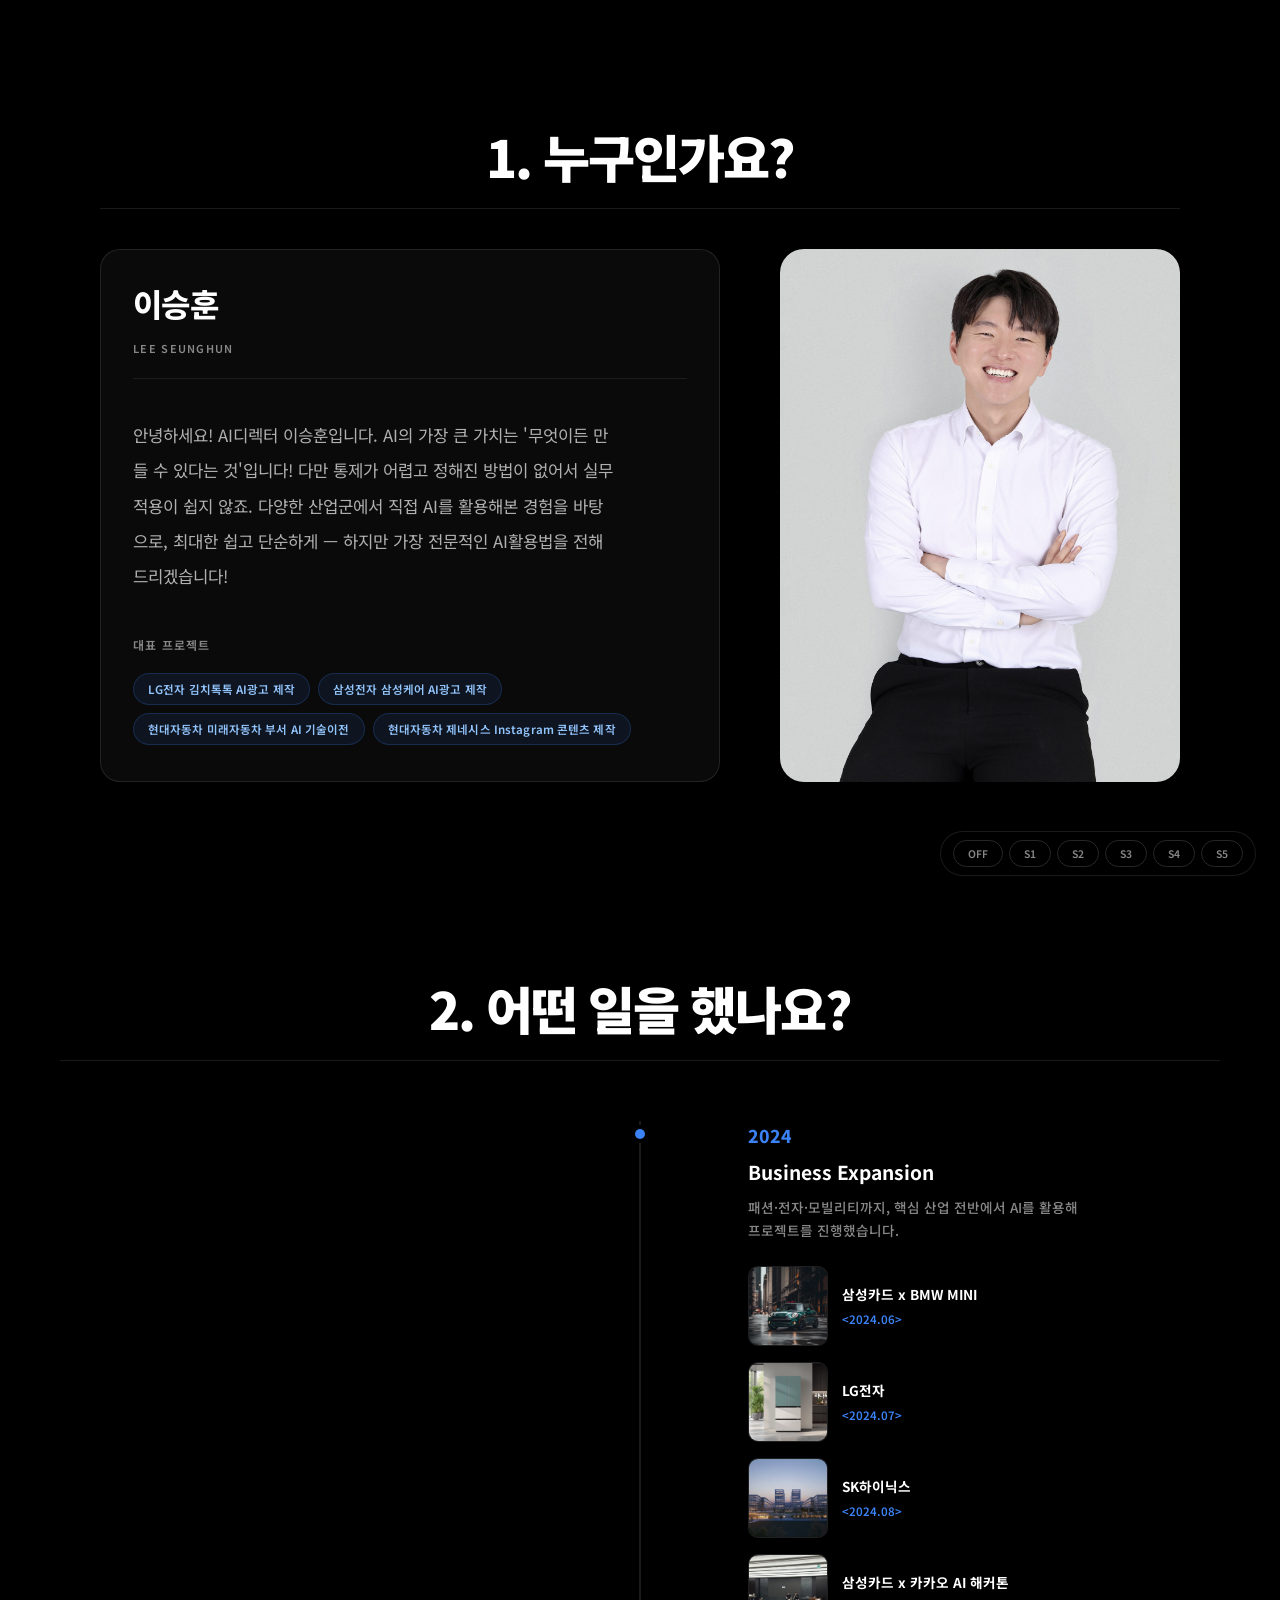
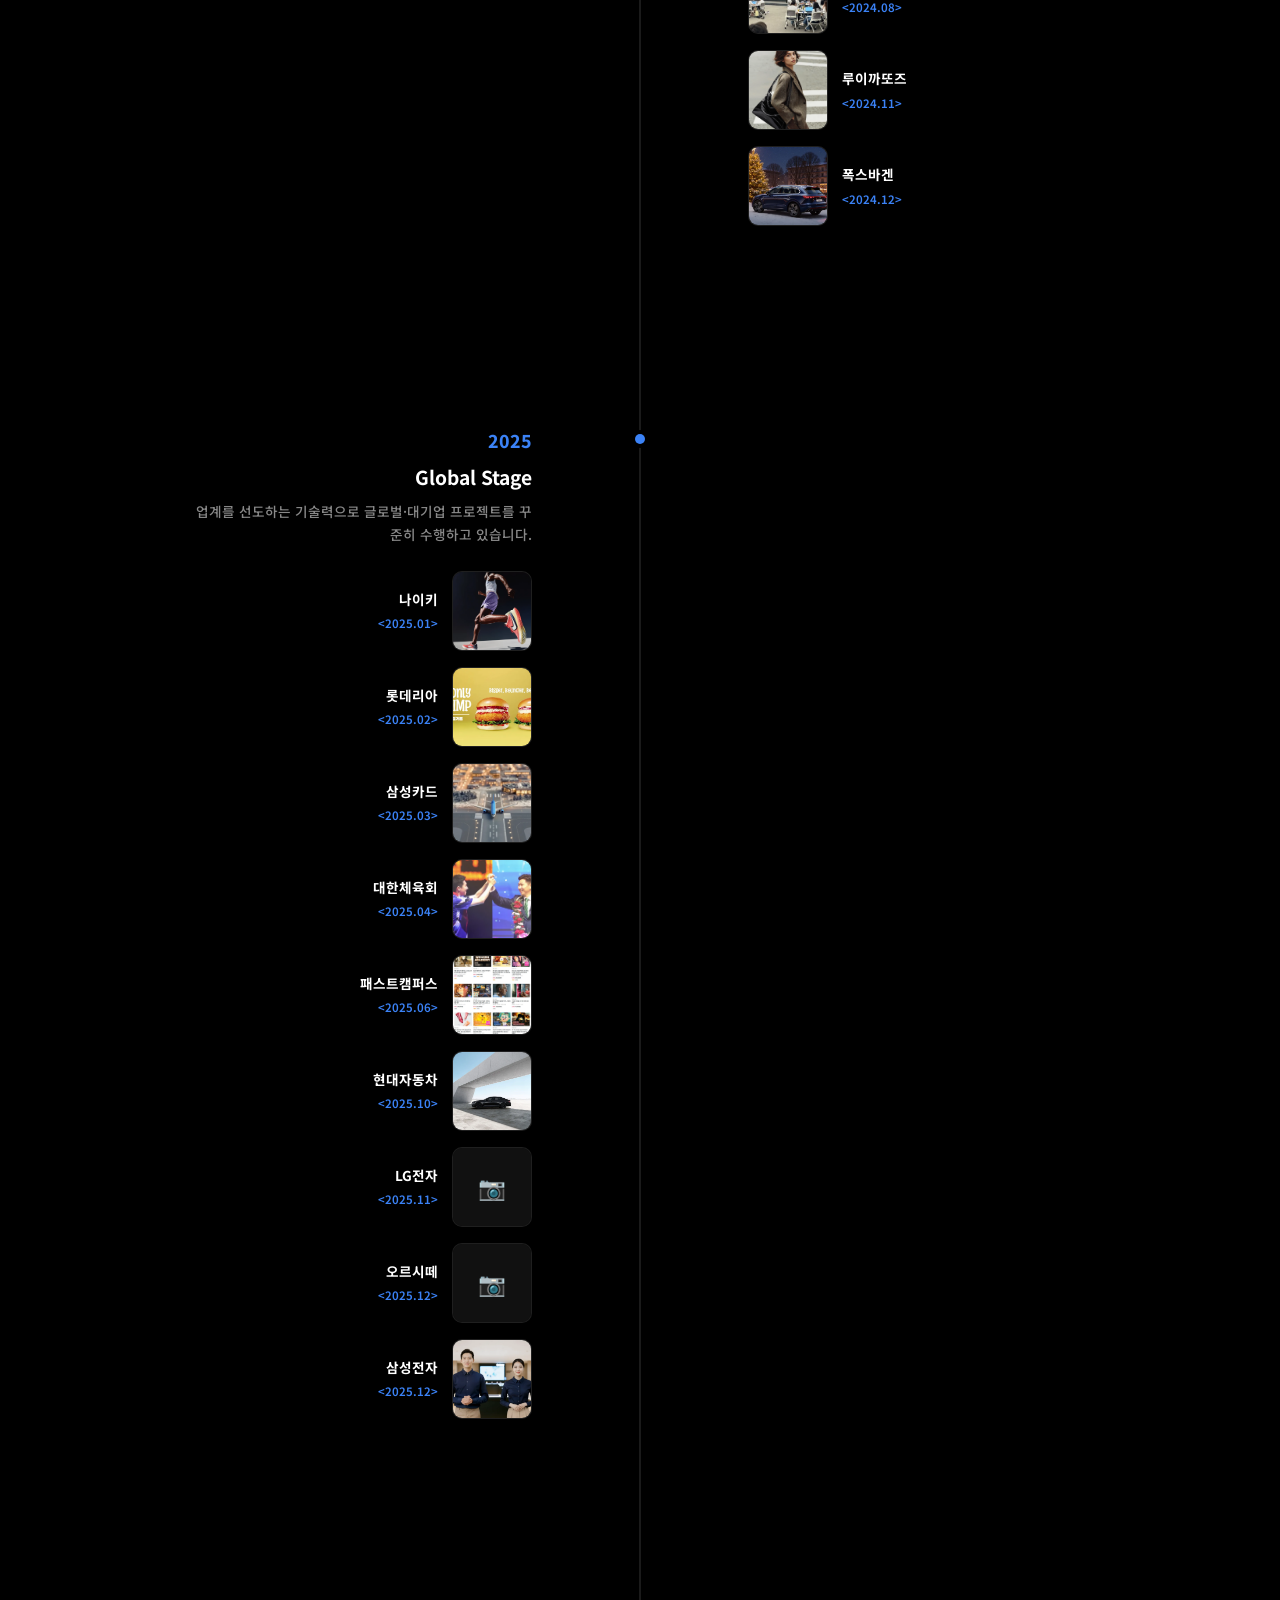
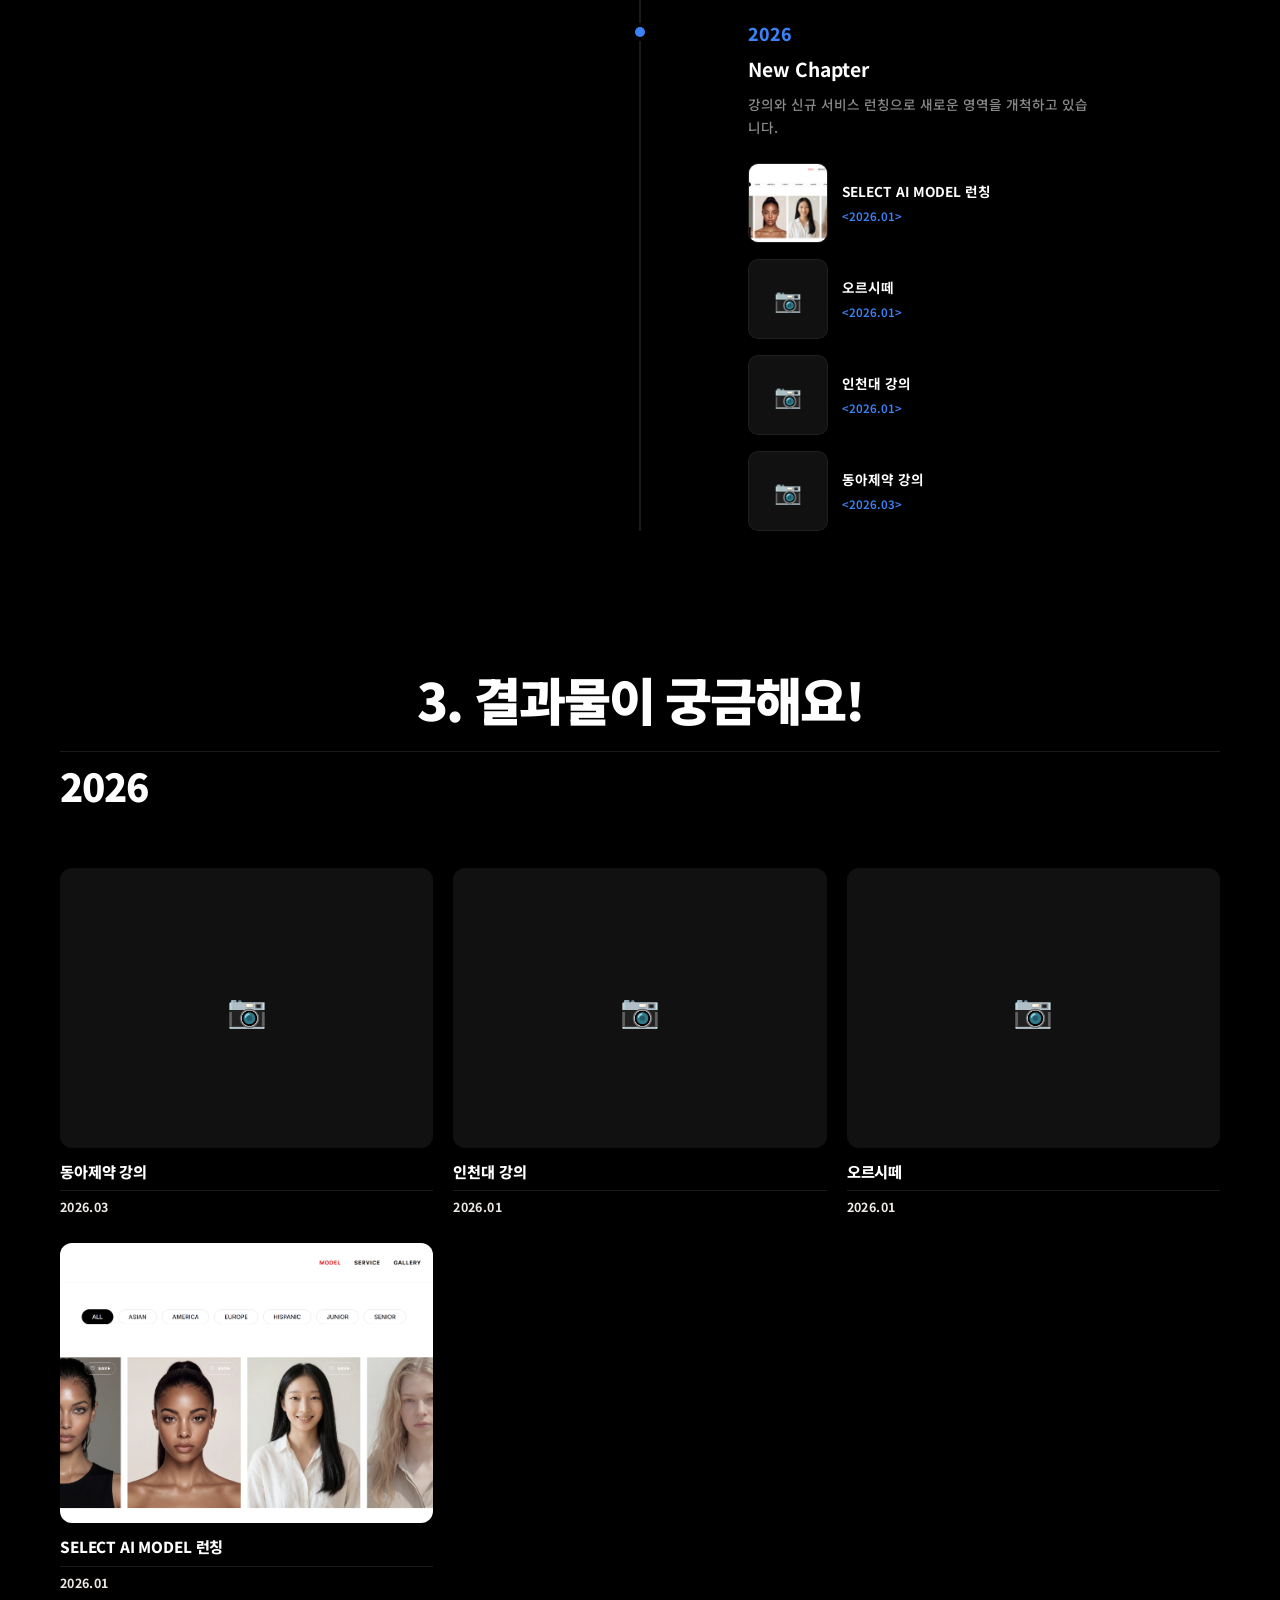
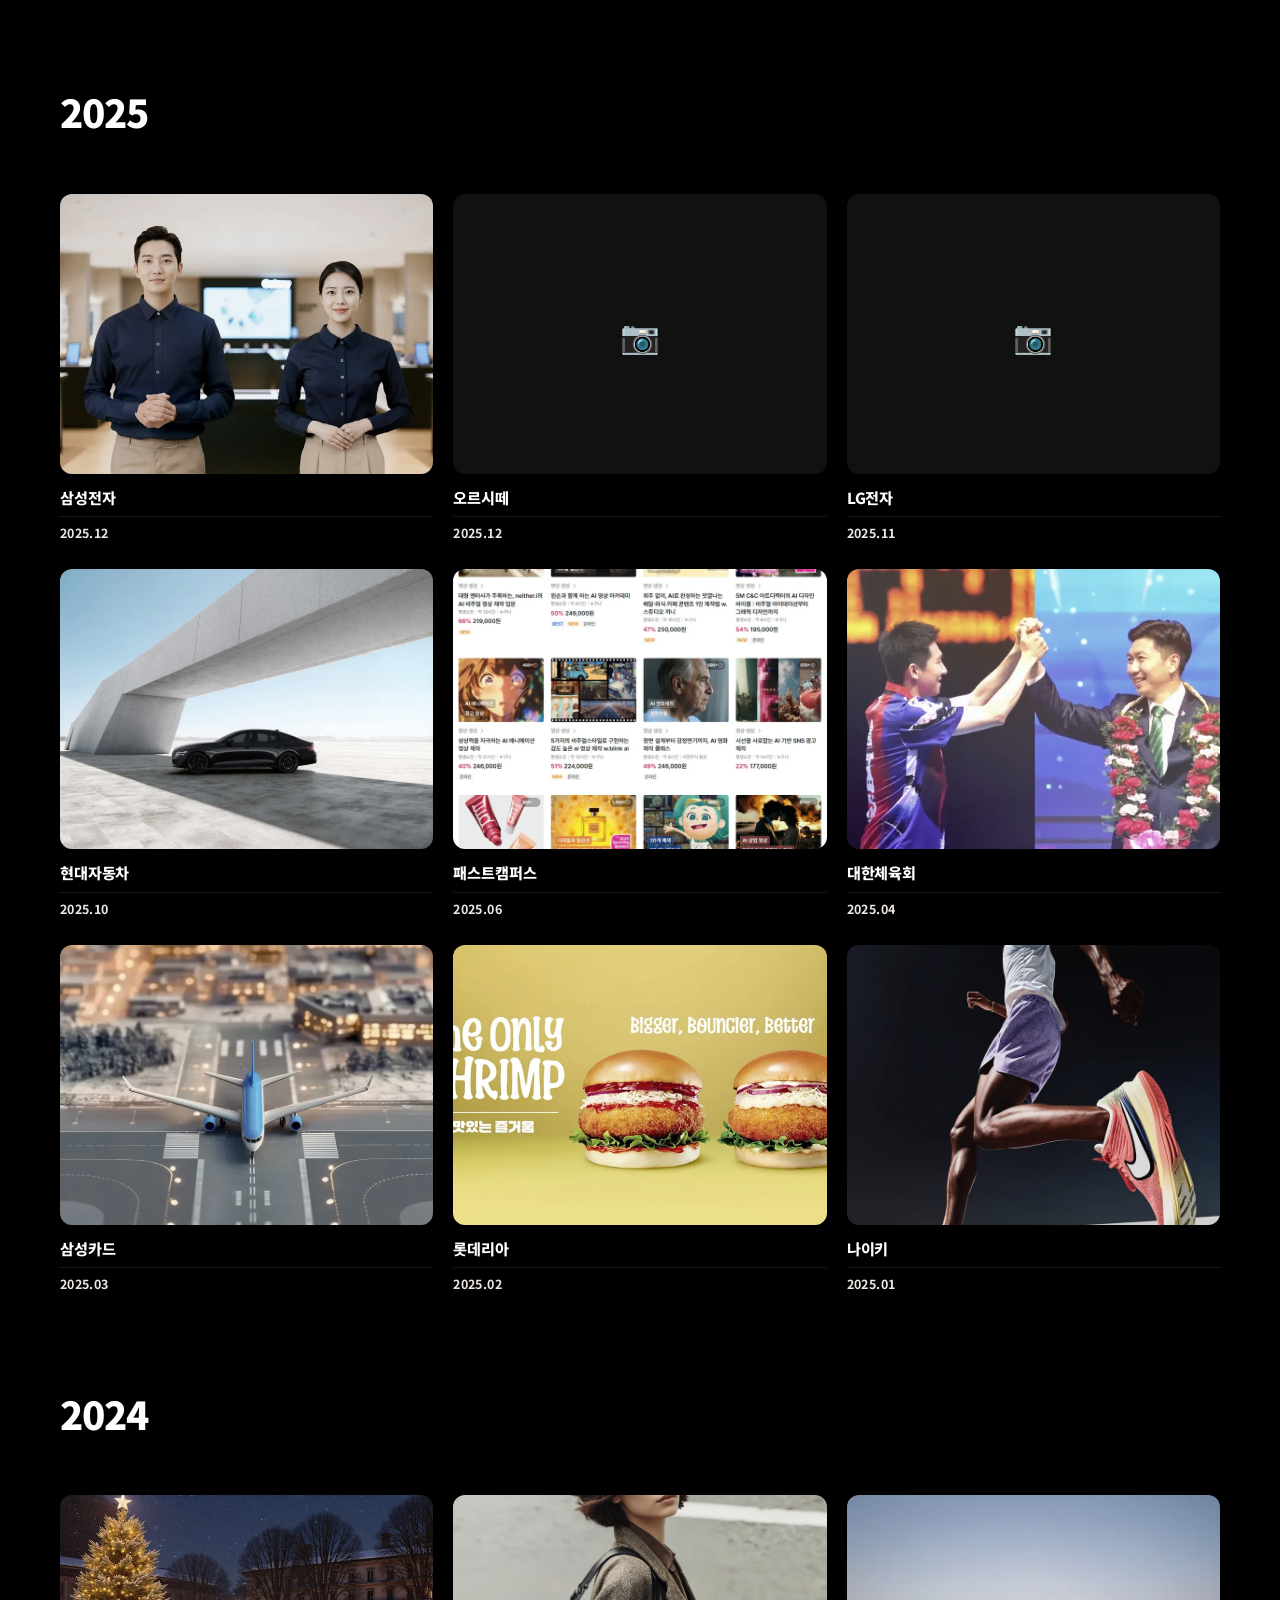
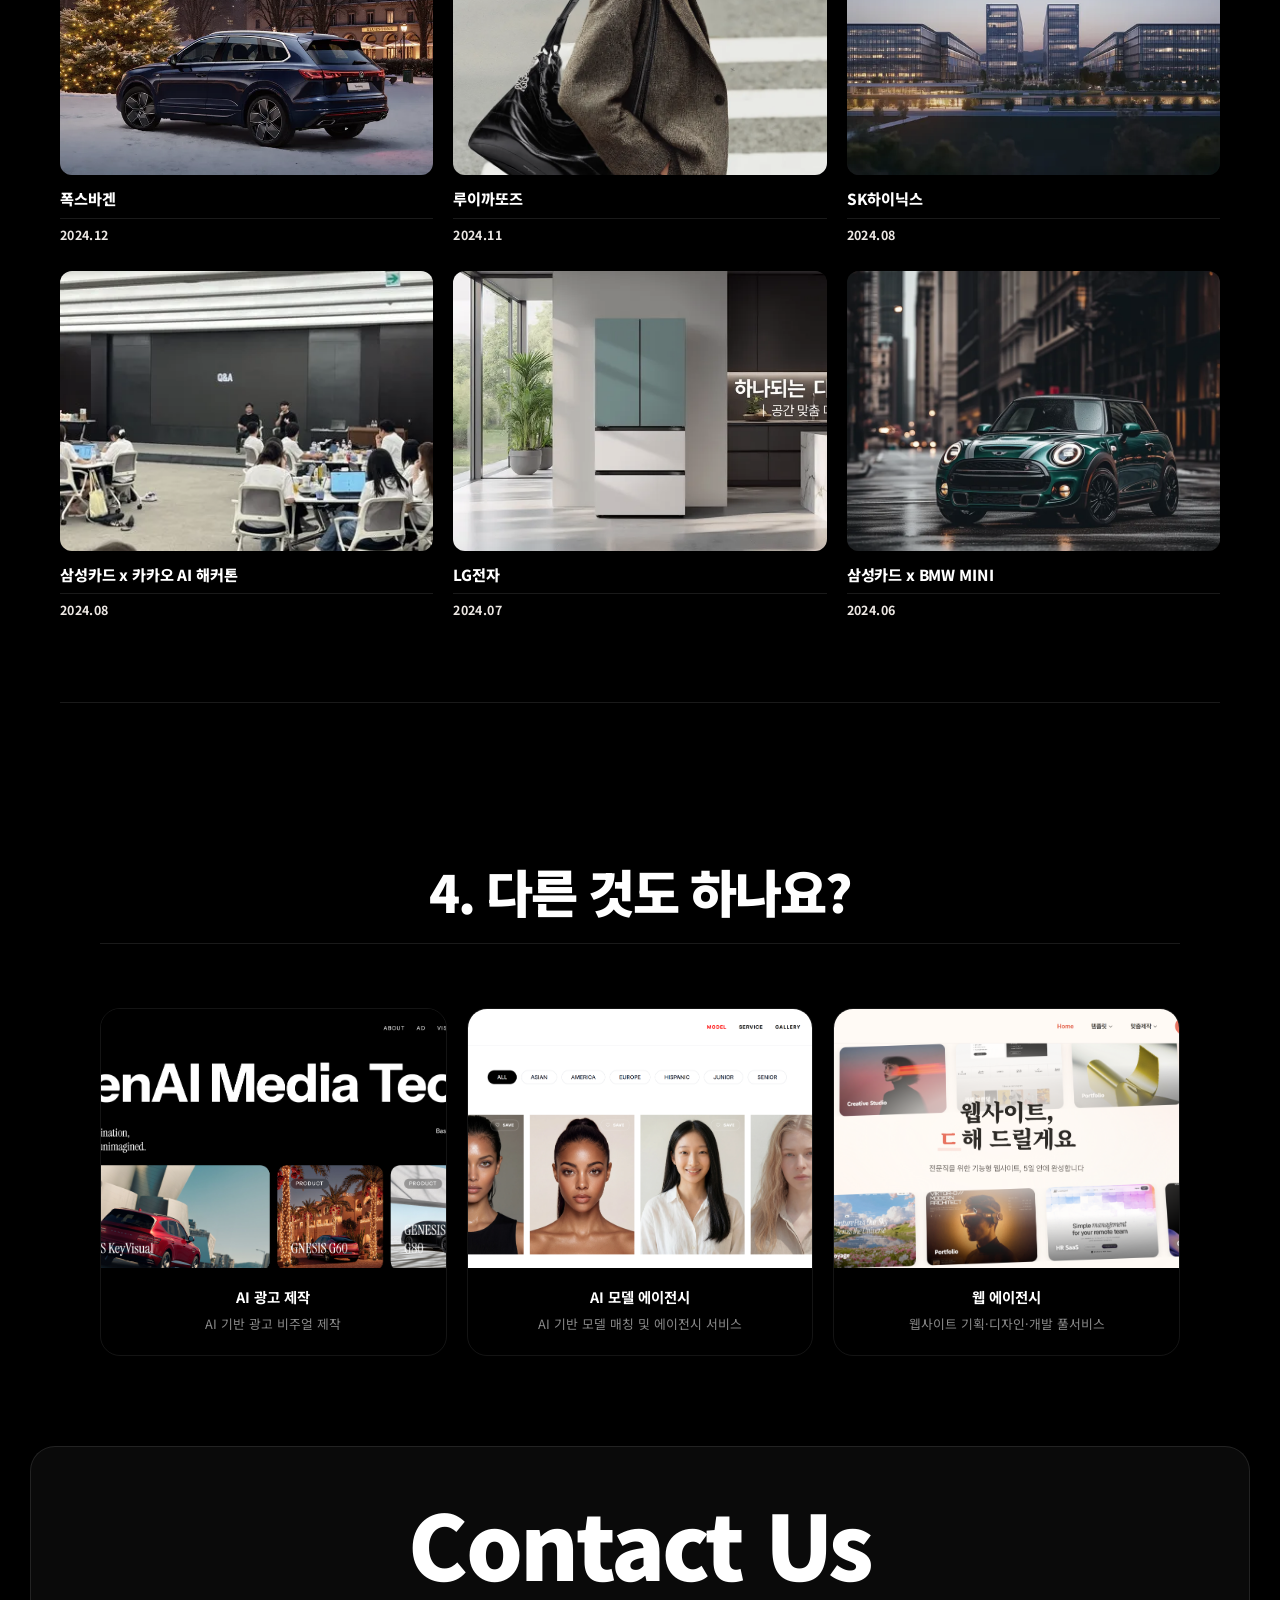
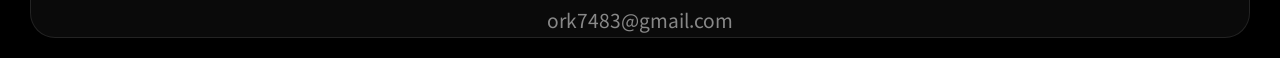
==== commit 5f39d524: "fix: SELECT AI MODEL 런칭 썸네일 이미지 추가 Co-Authored-By: Claude Opus 4.6 (1M context) <noreply@anthropic.c" ====
--- a/index.html
+++ b/index.html
@@ -1677,7 +1677,7 @@
             <div class="timeline-desc">강의와 신규 서비스 런칭으로 새로운 영역을 개척하고 있습니다.</div>
             <div class="timeline-projects">
               <div class="timeline-project">
-                <div class="timeline-project-thumb"><div class="timeline-thumb-placeholder">&#x1F4F7;</div></div>
+                <div class="timeline-project-thumb"><img src="images/startup-model.png" alt="SELECT AI MODEL 런칭" loading="lazy" /></div>
                 <div><div class="timeline-project-name">SELECT AI MODEL 런칭</div><div class="timeline-project-date">&lt;2026.01&gt;</div></div>
               </div>
               <div class="timeline-project">
@@ -1728,7 +1728,7 @@
       </div>
 
       <div class="portfolio-item">
-        <div class="portfolio-thumb"><div class="portfolio-thumb-placeholder">&#x1F4F7;</div></div>
+        <div class="portfolio-thumb"><img src="images/startup-model.png" alt="SELECT AI MODEL 런칭" loading="lazy" /></div>
         <div class="portfolio-name">SELECT AI MODEL 런칭</div>
         <div class="portfolio-date">2026.01</div>
       </div>
@@ -1952,7 +1952,7 @@
           challenge: '전기차 특유의 매끄러운 표면광 및 미래지향적 감도 유지',
           solution: '커스텀 LoRA 학습을 통한 초정밀 차량 렌더링 최적화',
           thumb: 'images/portfolio/15.webp',
-          gallery: ['images/portfolio/gallery/Genesis/1(p).webp','images/portfolio/gallery/Genesis/2(p).webp','images/portfolio/gallery/Genesis/3(p).webp','images/portfolio/gallery/Genesis/4(p).webp','images/portfolio/gallery/Genesis/5(p).webp'],
+          gallery: ['images/portfolio/gallery/Genesis/1.webp','images/portfolio/gallery/Genesis/2.webp','images/portfolio/gallery/Genesis/3.webp','images/portfolio/gallery/Genesis/4.webp','images/portfolio/gallery/Genesis/5.webp'],
           externalLinks: [
             { url: 'https://www.instagram.com/p/DSv2kAukkI7/', label: 'Instagram 게시물 보기' },
             { url: 'https://www.instagram.com/p/DPGEgo_gtQ1/', label: 'Instagram 게시물 보기' }
@@ -1996,21 +1996,21 @@
           challenge: '스포츠 브랜드 고유의 역동성과 정밀한 신발 디테일 구현',
           solution: 'ControlNet을 활용한 인체 포즈 및 제품 외형 정밀 제어',
           thumb: 'images/portfolio/5.webp',
-          gallery: ['images/portfolio/gallery/Nike/1(j).webp','images/portfolio/gallery/Nike/2(j).webp','images/portfolio/gallery/Nike/3(j).webp']
+          gallery: ['images/portfolio/gallery/Nike/1.webp','images/portfolio/gallery/Nike/2.webp','images/portfolio/gallery/Nike/3.webp']
         },
         'volkswagen': {
           title: '폭스바겐', category: '2024.12', tags: 'Automotive',
           challenge: '미니멀리즘 디자인 철학을 반영한 정제된 배경 구성',
           solution: '클린 백그라운드 생성 기술을 통한 제품 주목도 극대화',
           thumb: 'images/portfolio/4.webp',
-          gallery: ['images/portfolio/gallery/Volkswagen/1(j).webp','images/portfolio/gallery/Volkswagen/2(j).webp','images/portfolio/gallery/Volkswagen/3(j).webp']
+          gallery: ['images/portfolio/gallery/Volkswagen/1.webp','images/portfolio/gallery/Volkswagen/2.webp','images/portfolio/gallery/Volkswagen/3.webp']
         },
         'louis': {
           title: '루이까또즈', category: '2024.11', tags: 'Commerce',
           challenge: '고급 패션 화보급 조명 처리와 가죽 질감의 사실적 묘사',
           solution: '스튜디오 조명 시뮬레이션 및 질감 특화 업스케일링 적용',
           thumb: 'images/portfolio/3.webp',
-          gallery: ['images/portfolio/gallery/Louis_Quatorze/img_1(p).webp','images/portfolio/gallery/Louis_Quatorze/img_2(p).webp','images/portfolio/gallery/Louis_Quatorze/img_3(p).webp','images/portfolio/gallery/Louis_Quatorze/img_4(p).webp','images/portfolio/gallery/Louis_Quatorze/img_5(p).webp']
+          gallery: ['images/portfolio/gallery/Louis_Quatorze/img_1.webp','images/portfolio/gallery/Louis_Quatorze/img_2.webp','images/portfolio/gallery/Louis_Quatorze/img_3.webp','images/portfolio/gallery/Louis_Quatorze/img_4.webp','images/portfolio/gallery/Louis_Quatorze/img_5.webp']
         },
         'sk-hynix': {
           title: 'SK하이닉스', category: '2024.08', tags: 'Tech / AI',
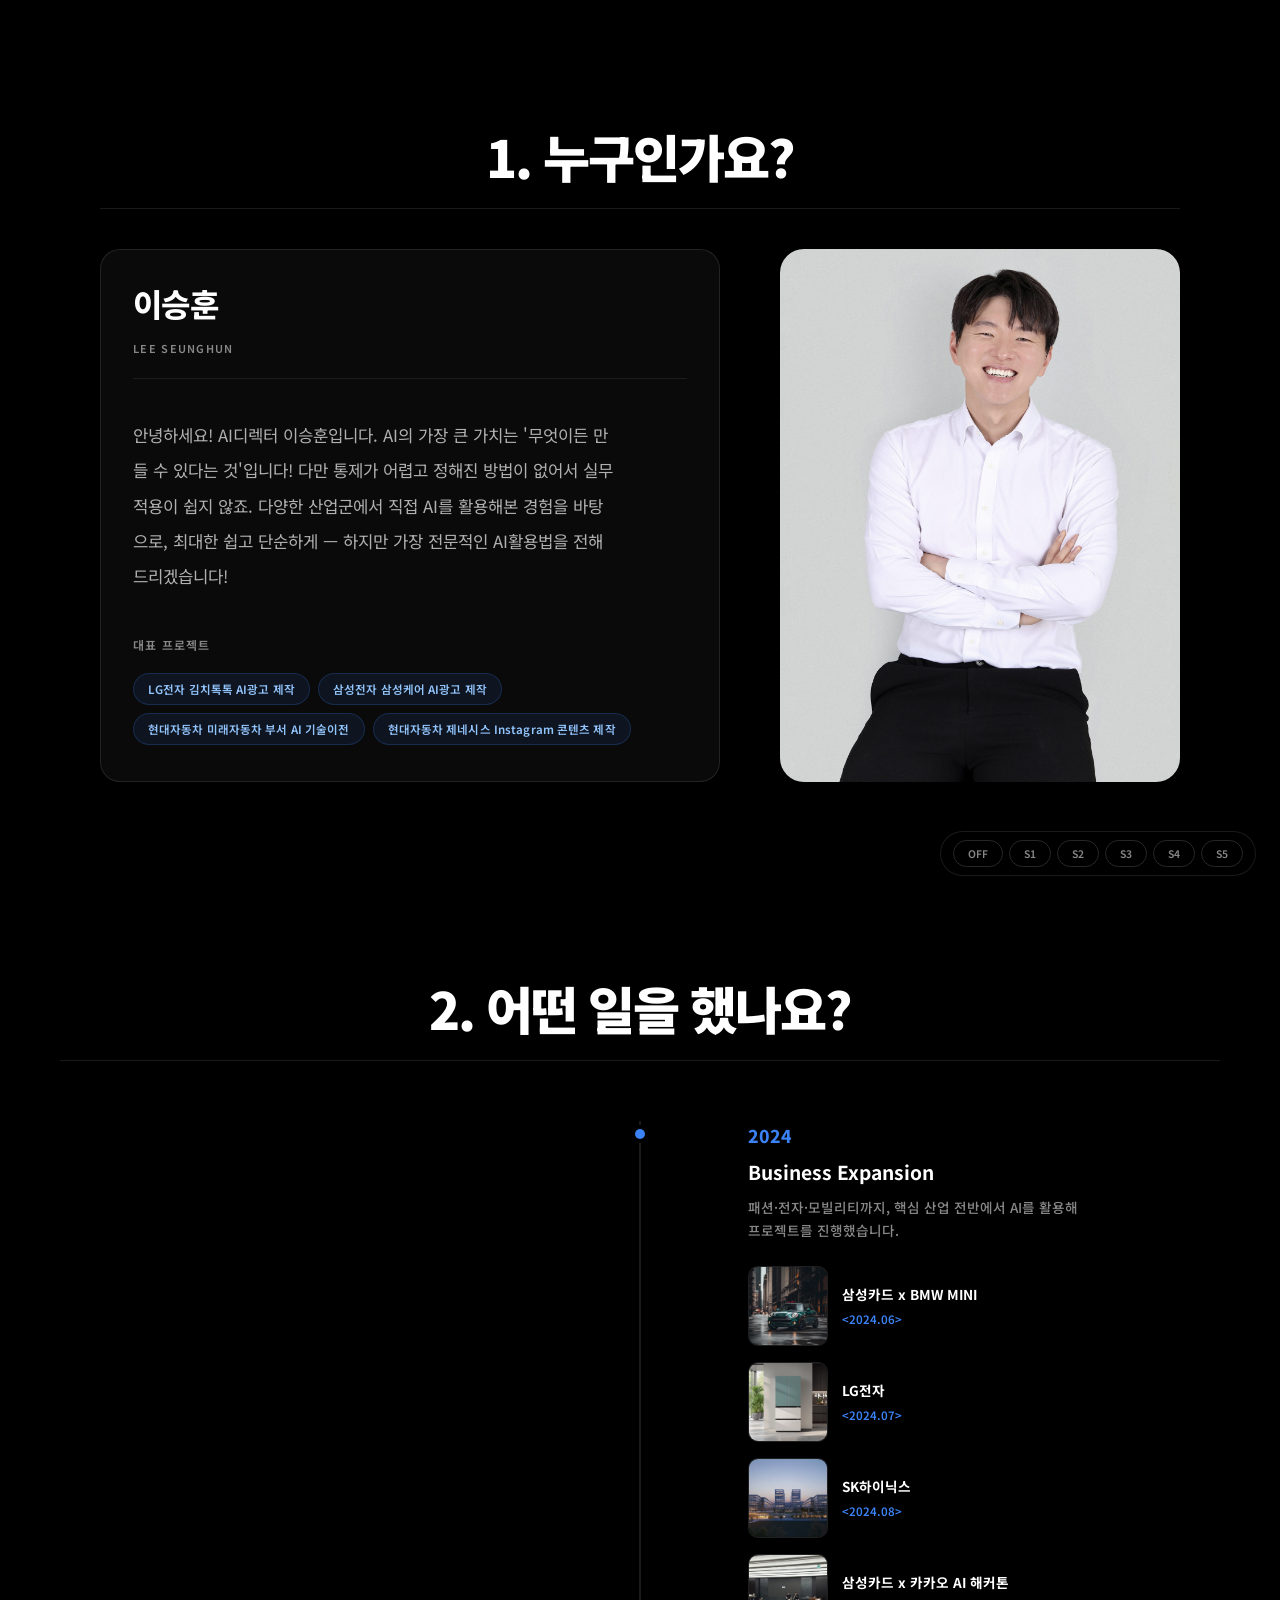
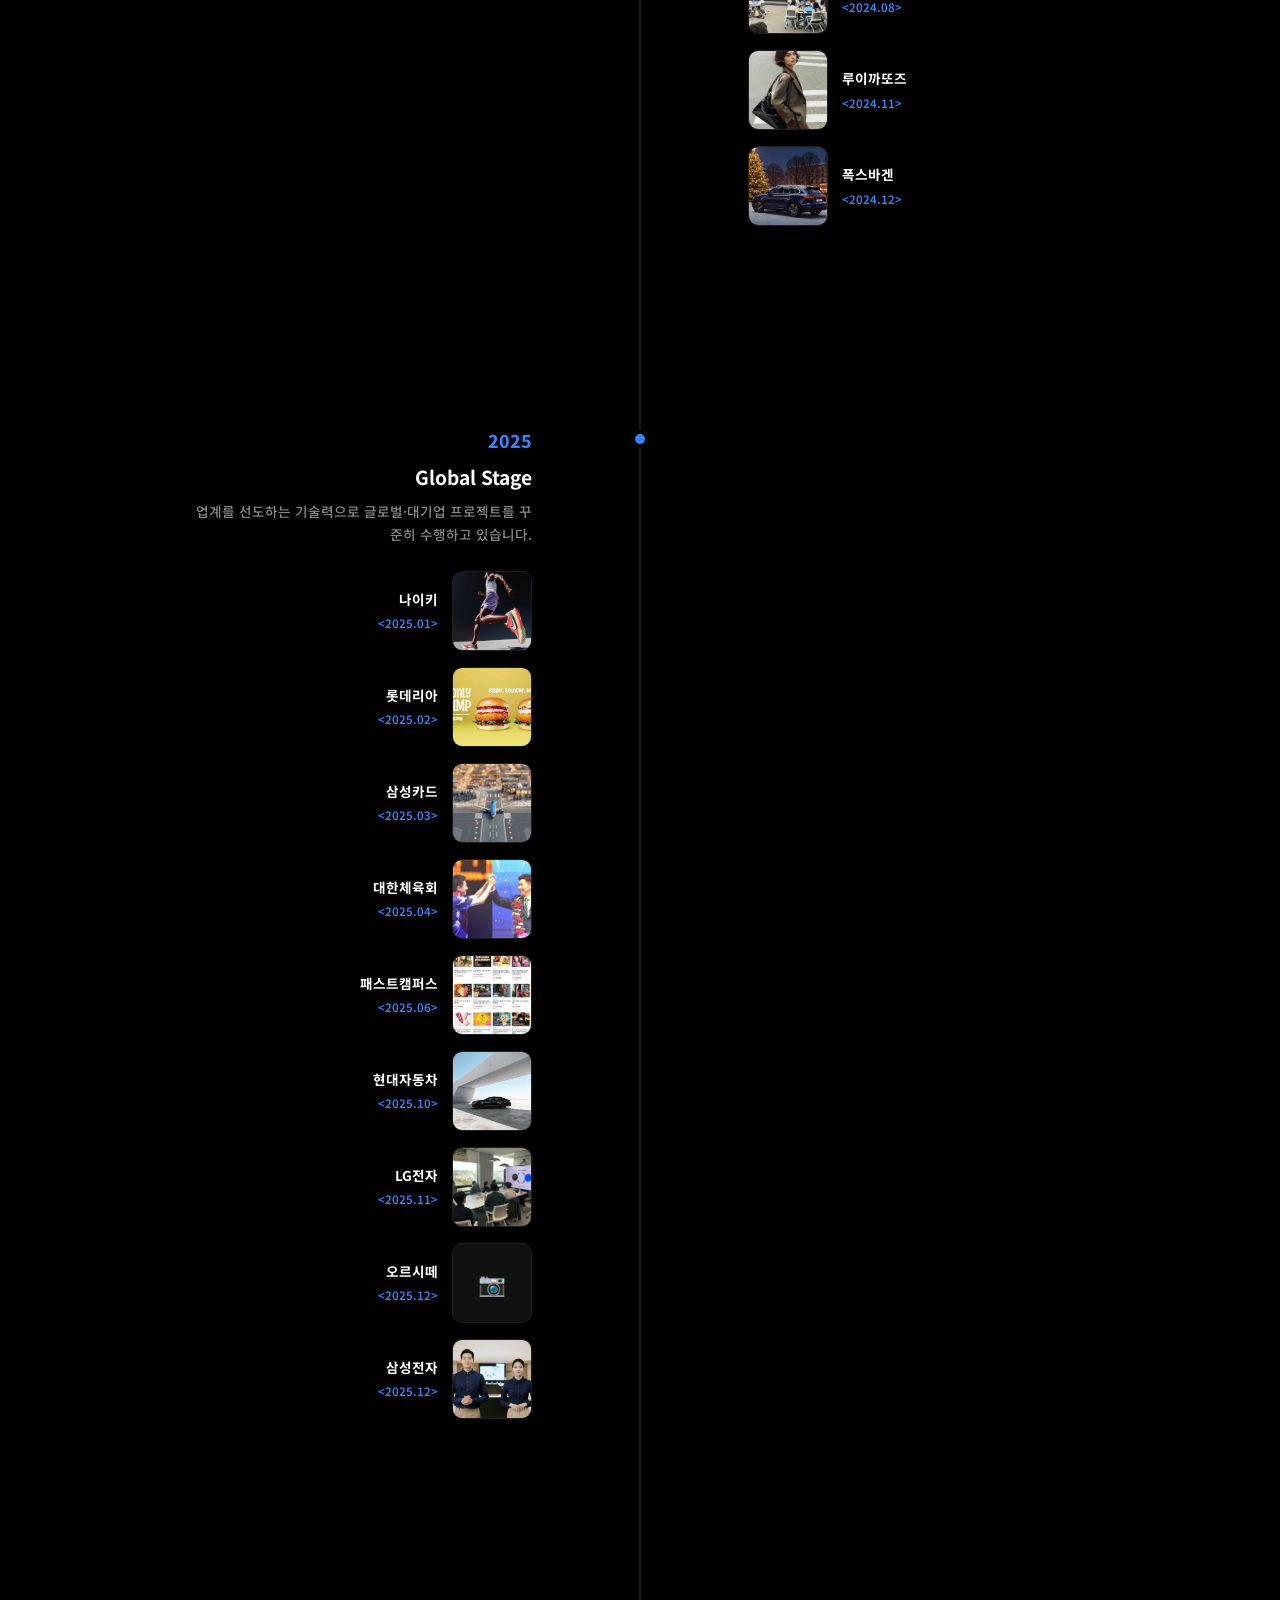
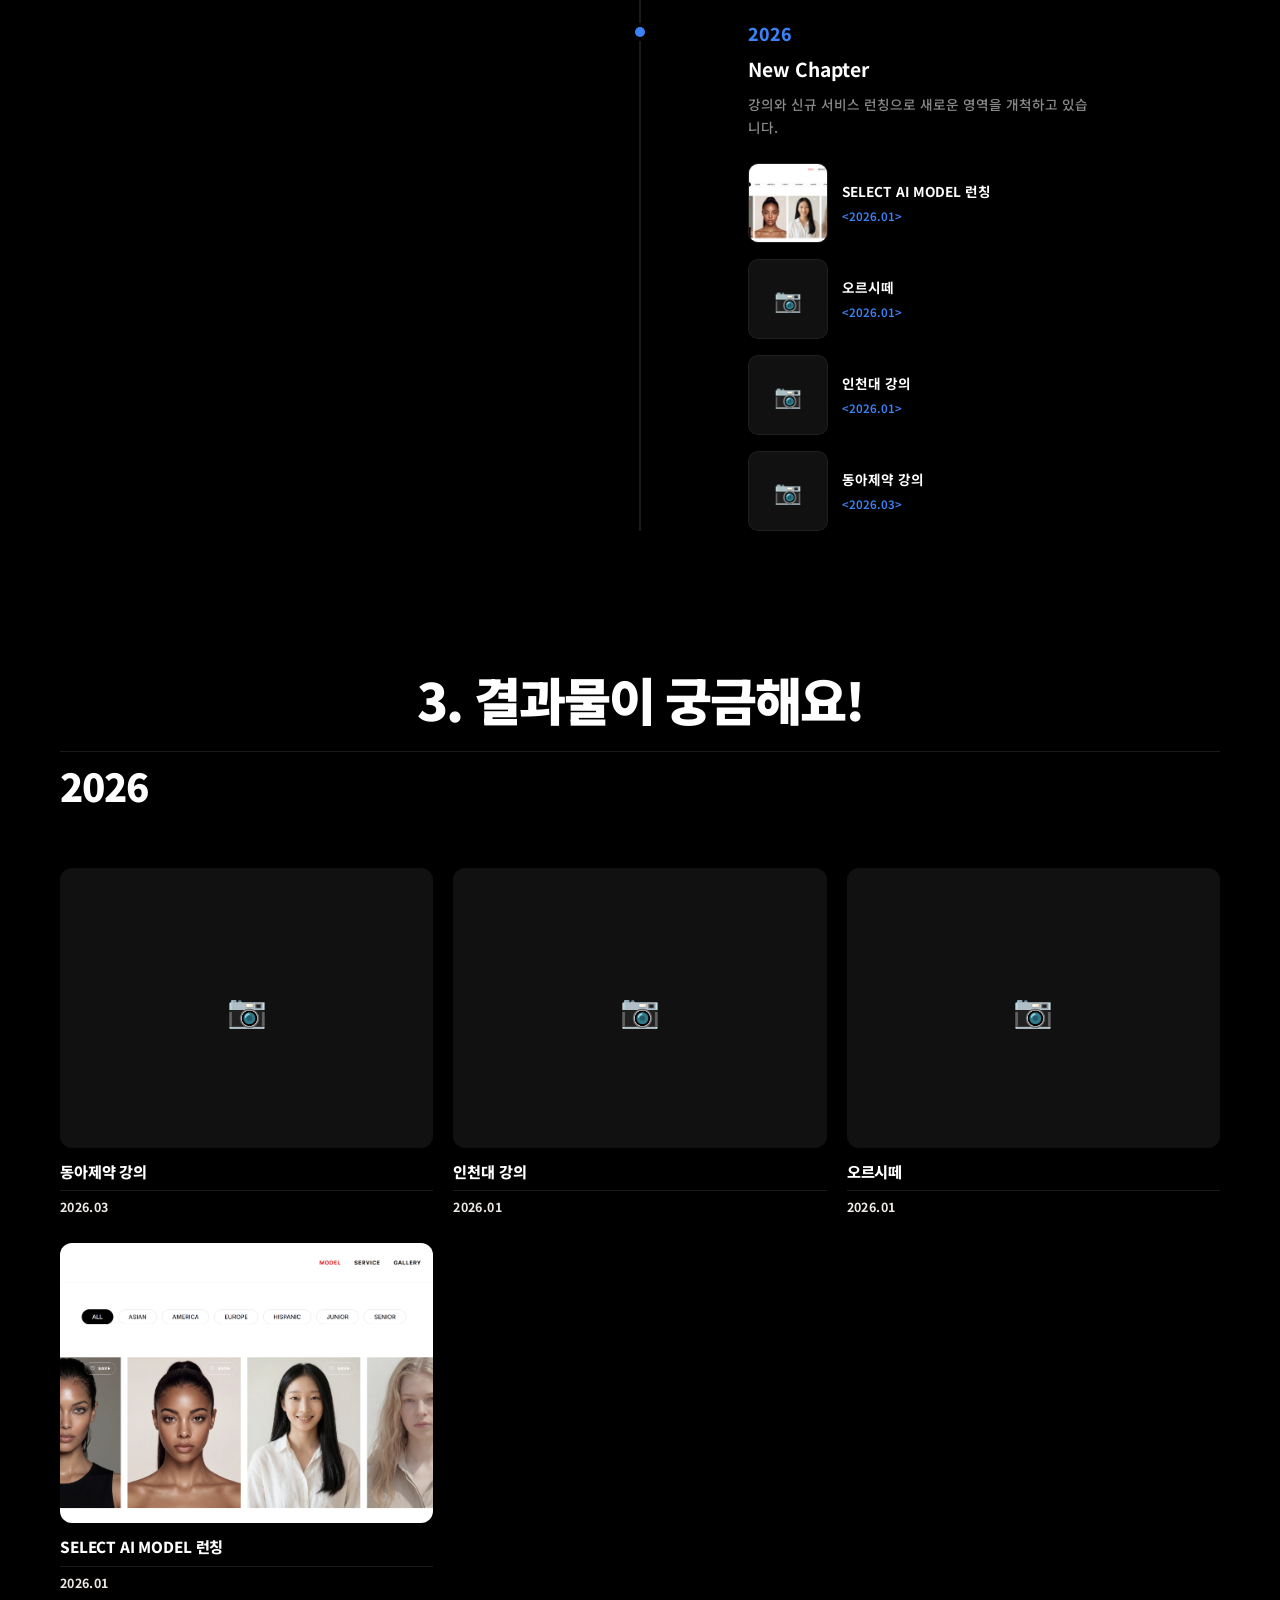
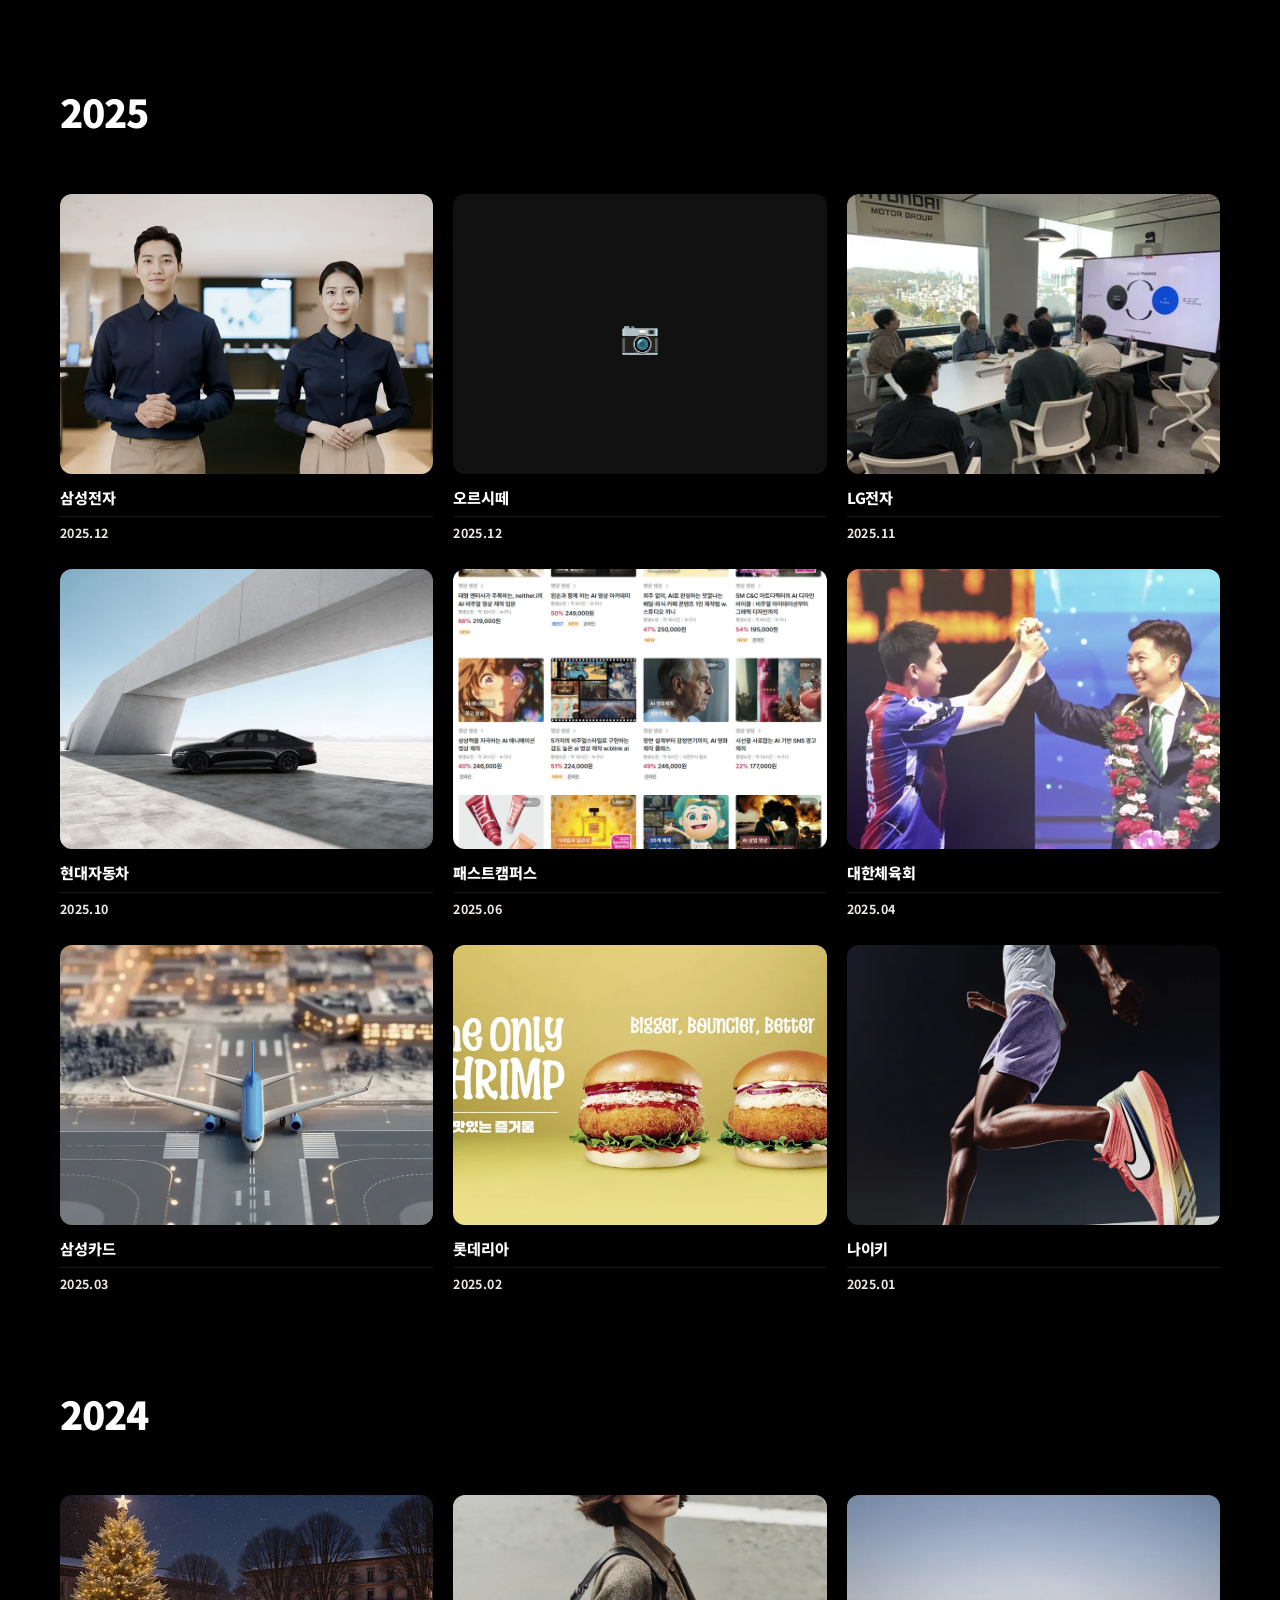
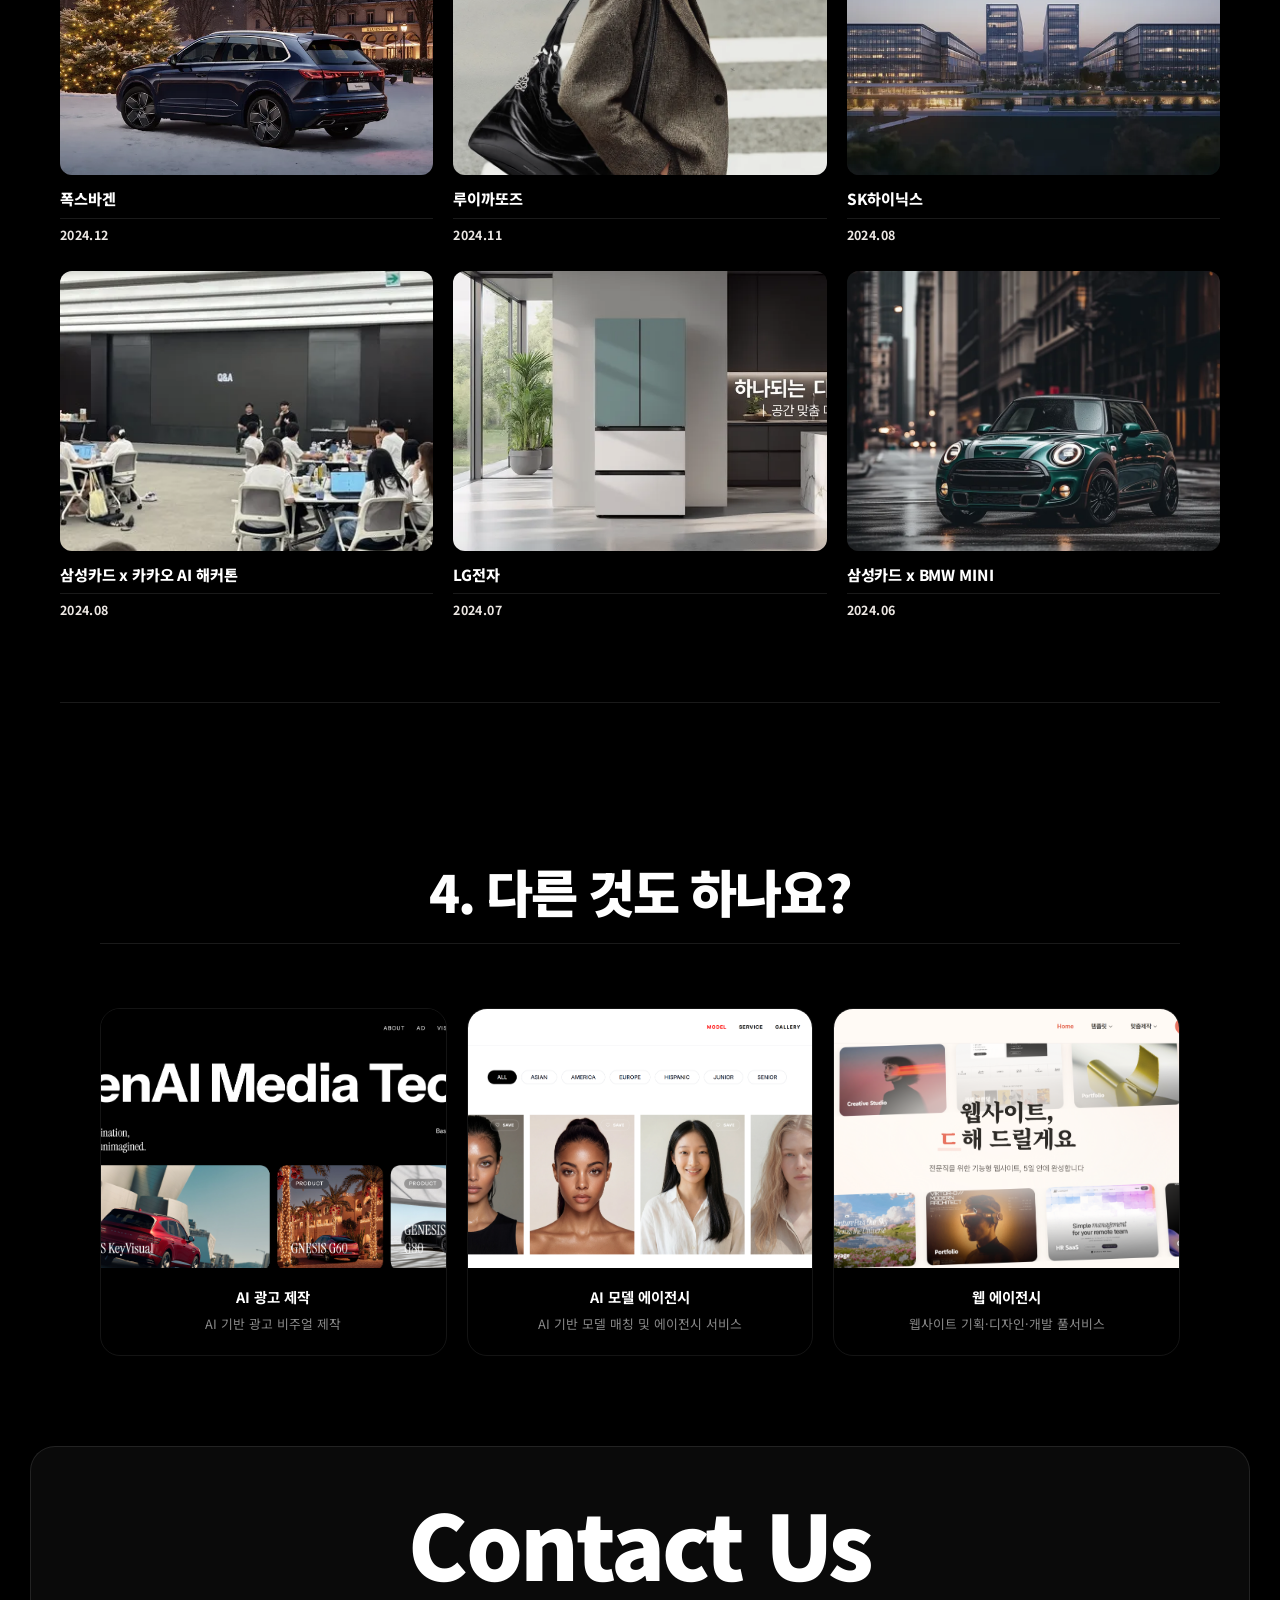
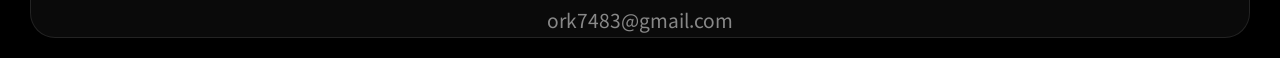
==== commit 481cac8d: "fix: LG전자(2025.11) 썸네일 이미지 추가 Co-Authored-By: Claude Opus 4.6 (1M context) <noreply@anthropic.com>" ====
--- a/index.html
+++ b/index.html
@@ -1650,7 +1650,7 @@
                 <div><div class="timeline-project-name">현대자동차</div><div class="timeline-project-date">&lt;2025.10&gt;</div></div>
               </div>
               <div class="timeline-project">
-                <div class="timeline-project-thumb"><div class="timeline-thumb-placeholder">&#x1F4F7;</div></div>
+                <div class="timeline-project-thumb"><img src="images/portfolio/8.webp" alt="LG전자" loading="lazy" /></div>
                 <div><div class="timeline-project-name">LG전자</div><div class="timeline-project-date">&lt;2025.11&gt;</div></div>
               </div>
               <div class="timeline-project">
@@ -1749,7 +1749,7 @@
       </div>
 
       <div class="portfolio-item">
-        <div class="portfolio-thumb"><div class="portfolio-thumb-placeholder">&#x1F4F7;</div></div>
+        <div class="portfolio-thumb"><img src="images/portfolio/8.webp" alt="LG전자" loading="lazy" /></div>
         <div class="portfolio-name">LG전자</div>
         <div class="portfolio-date">2025.11</div>
       </div>
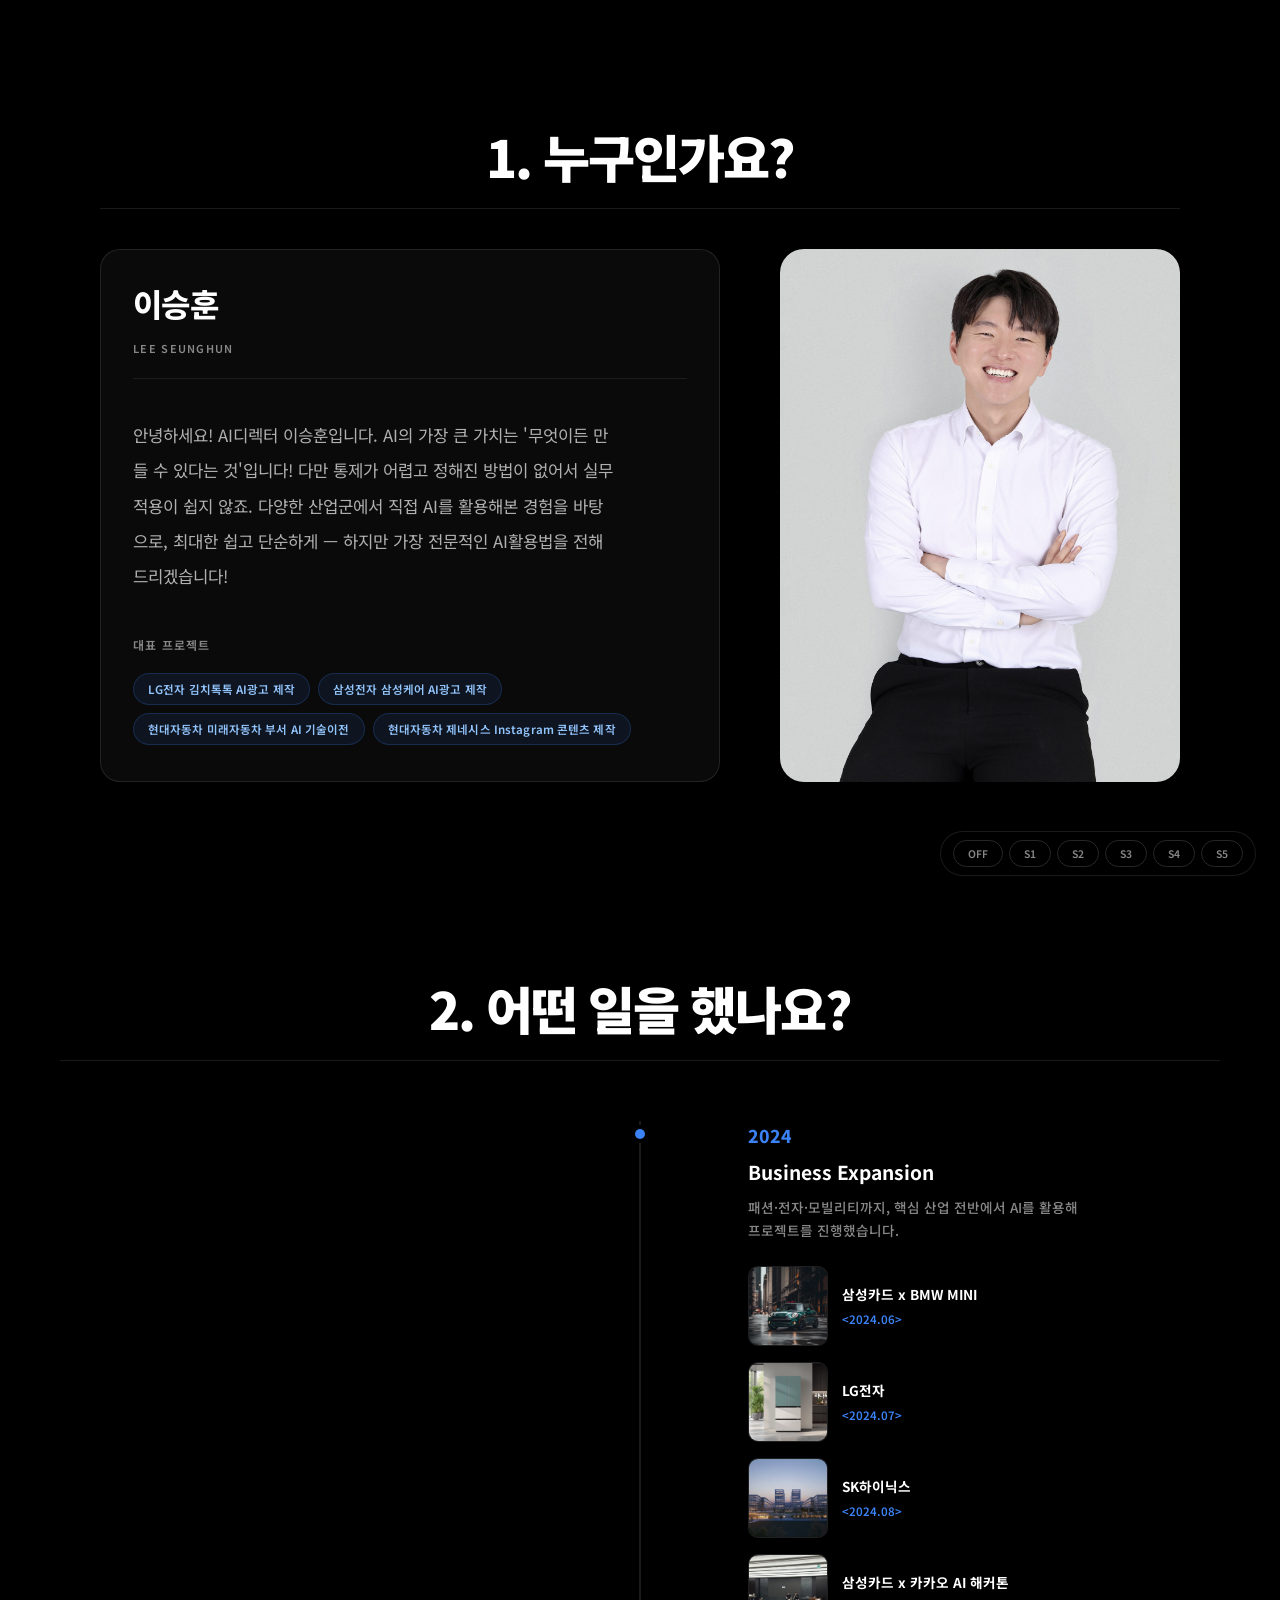
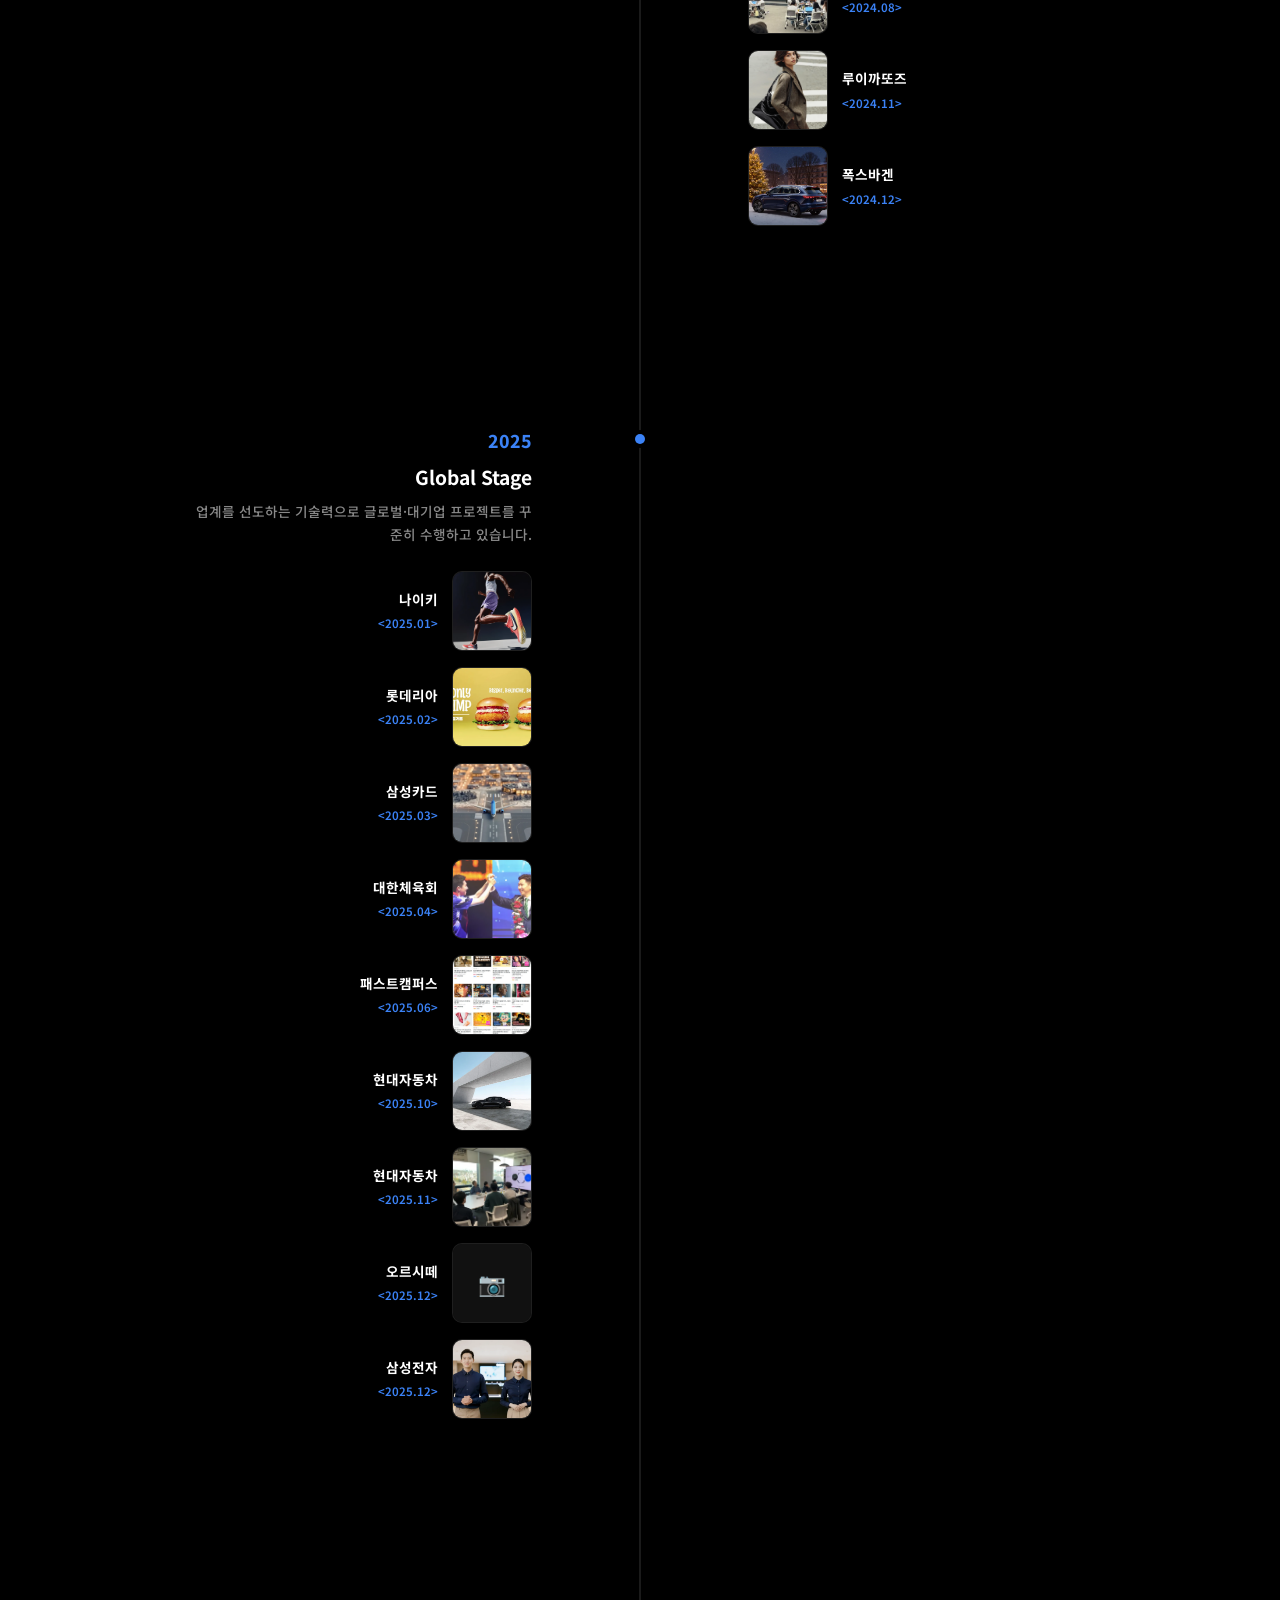
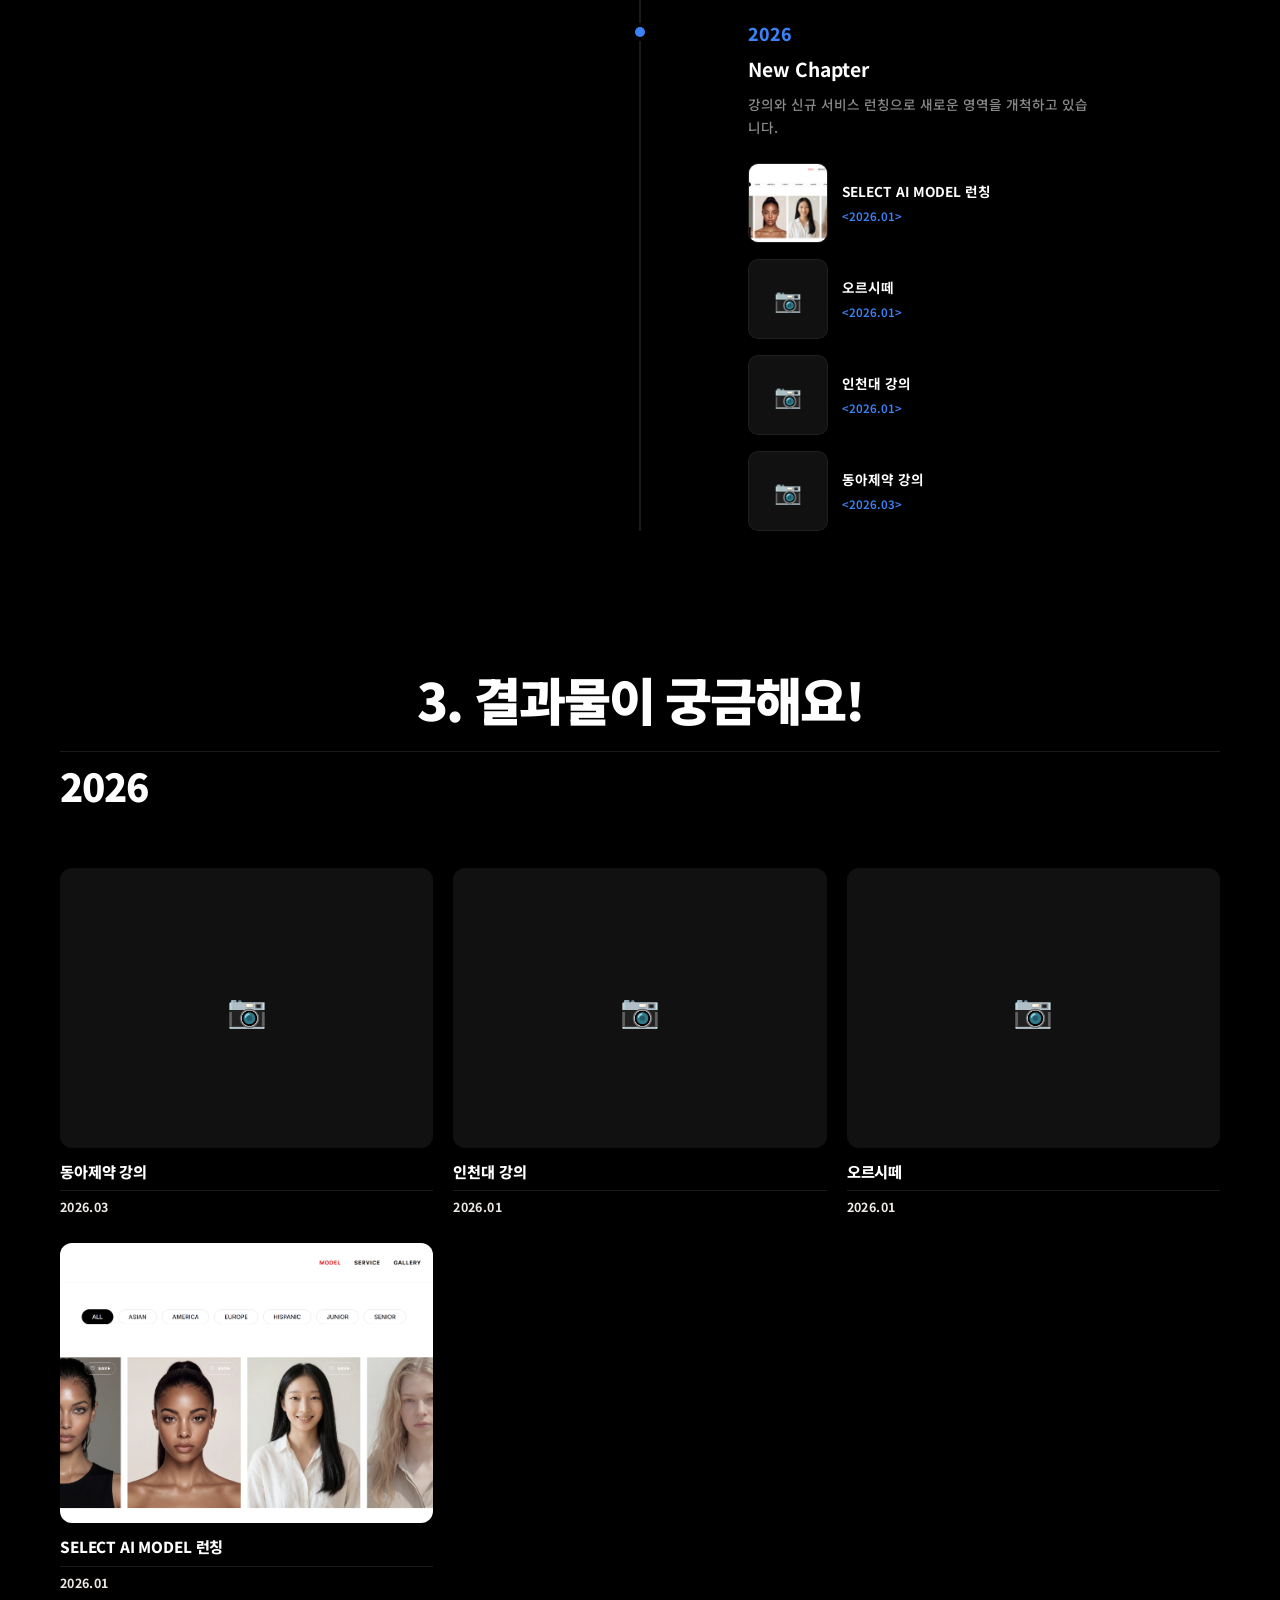
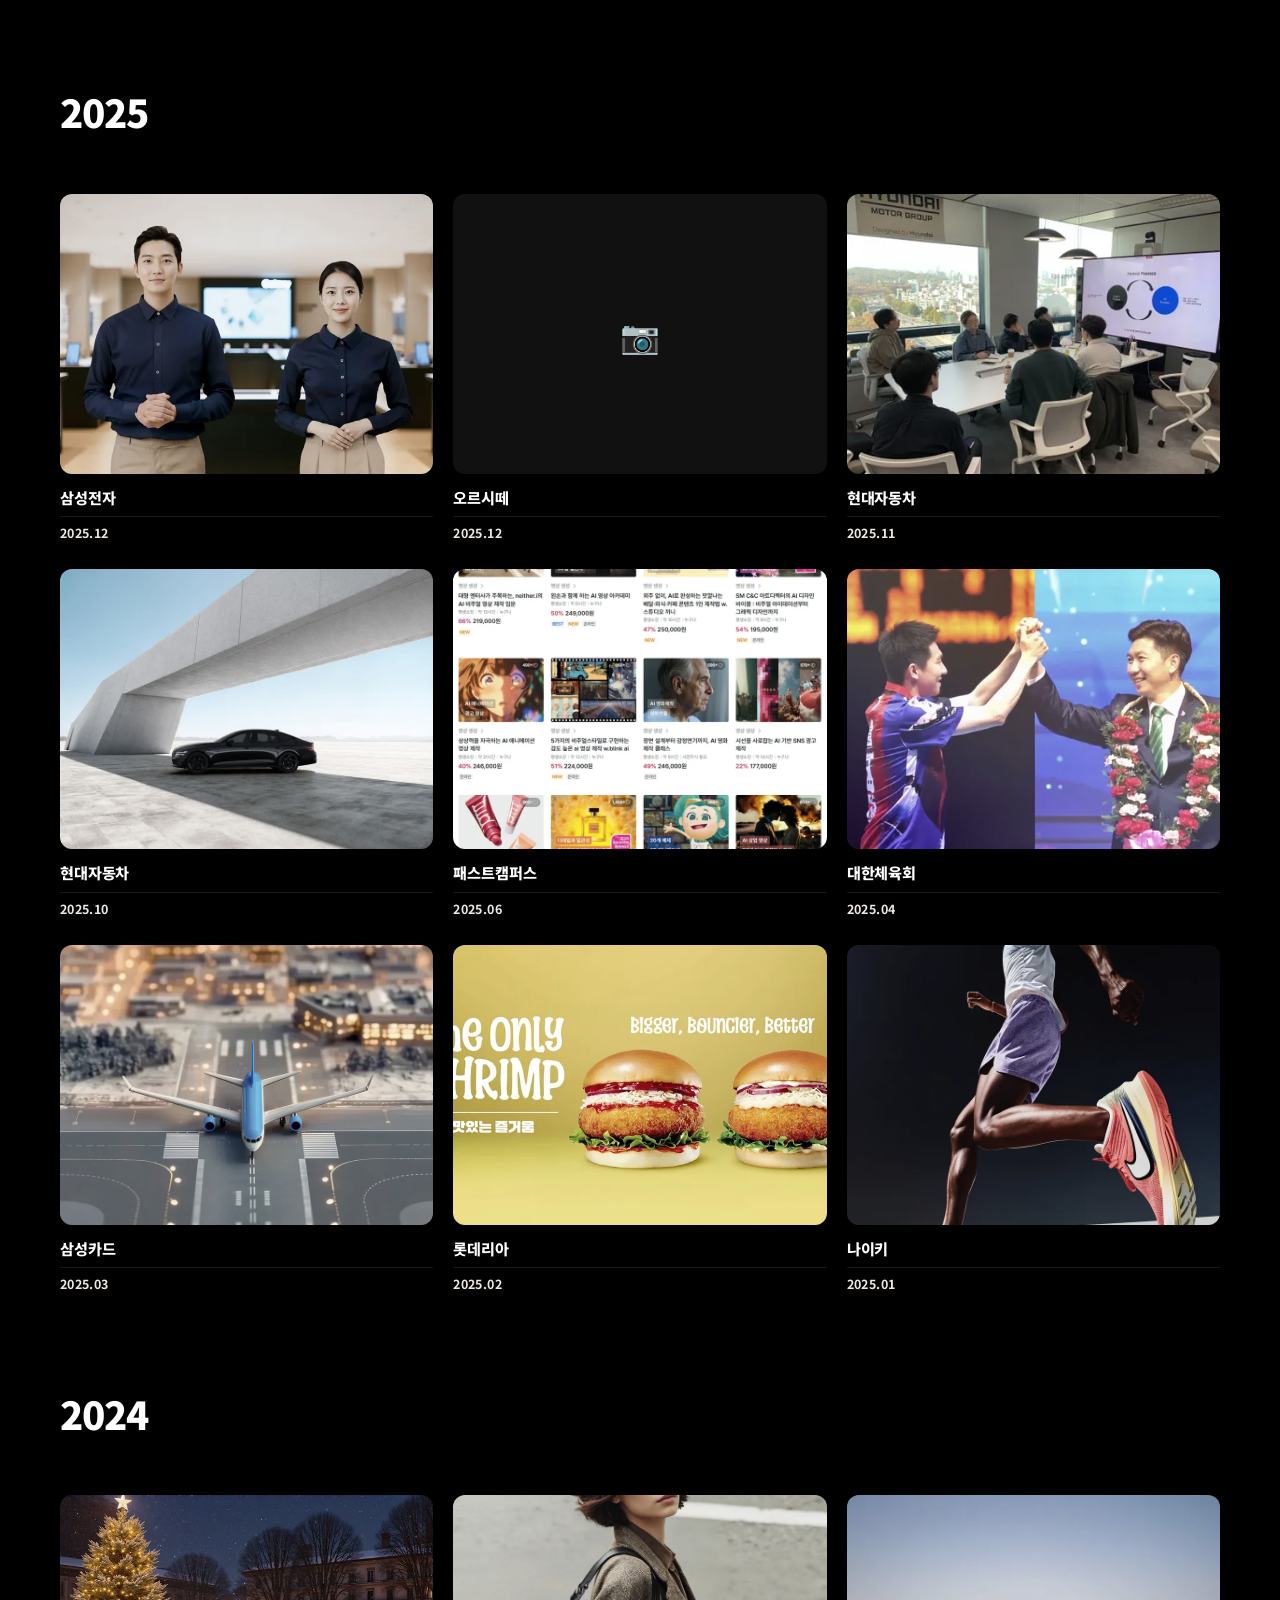
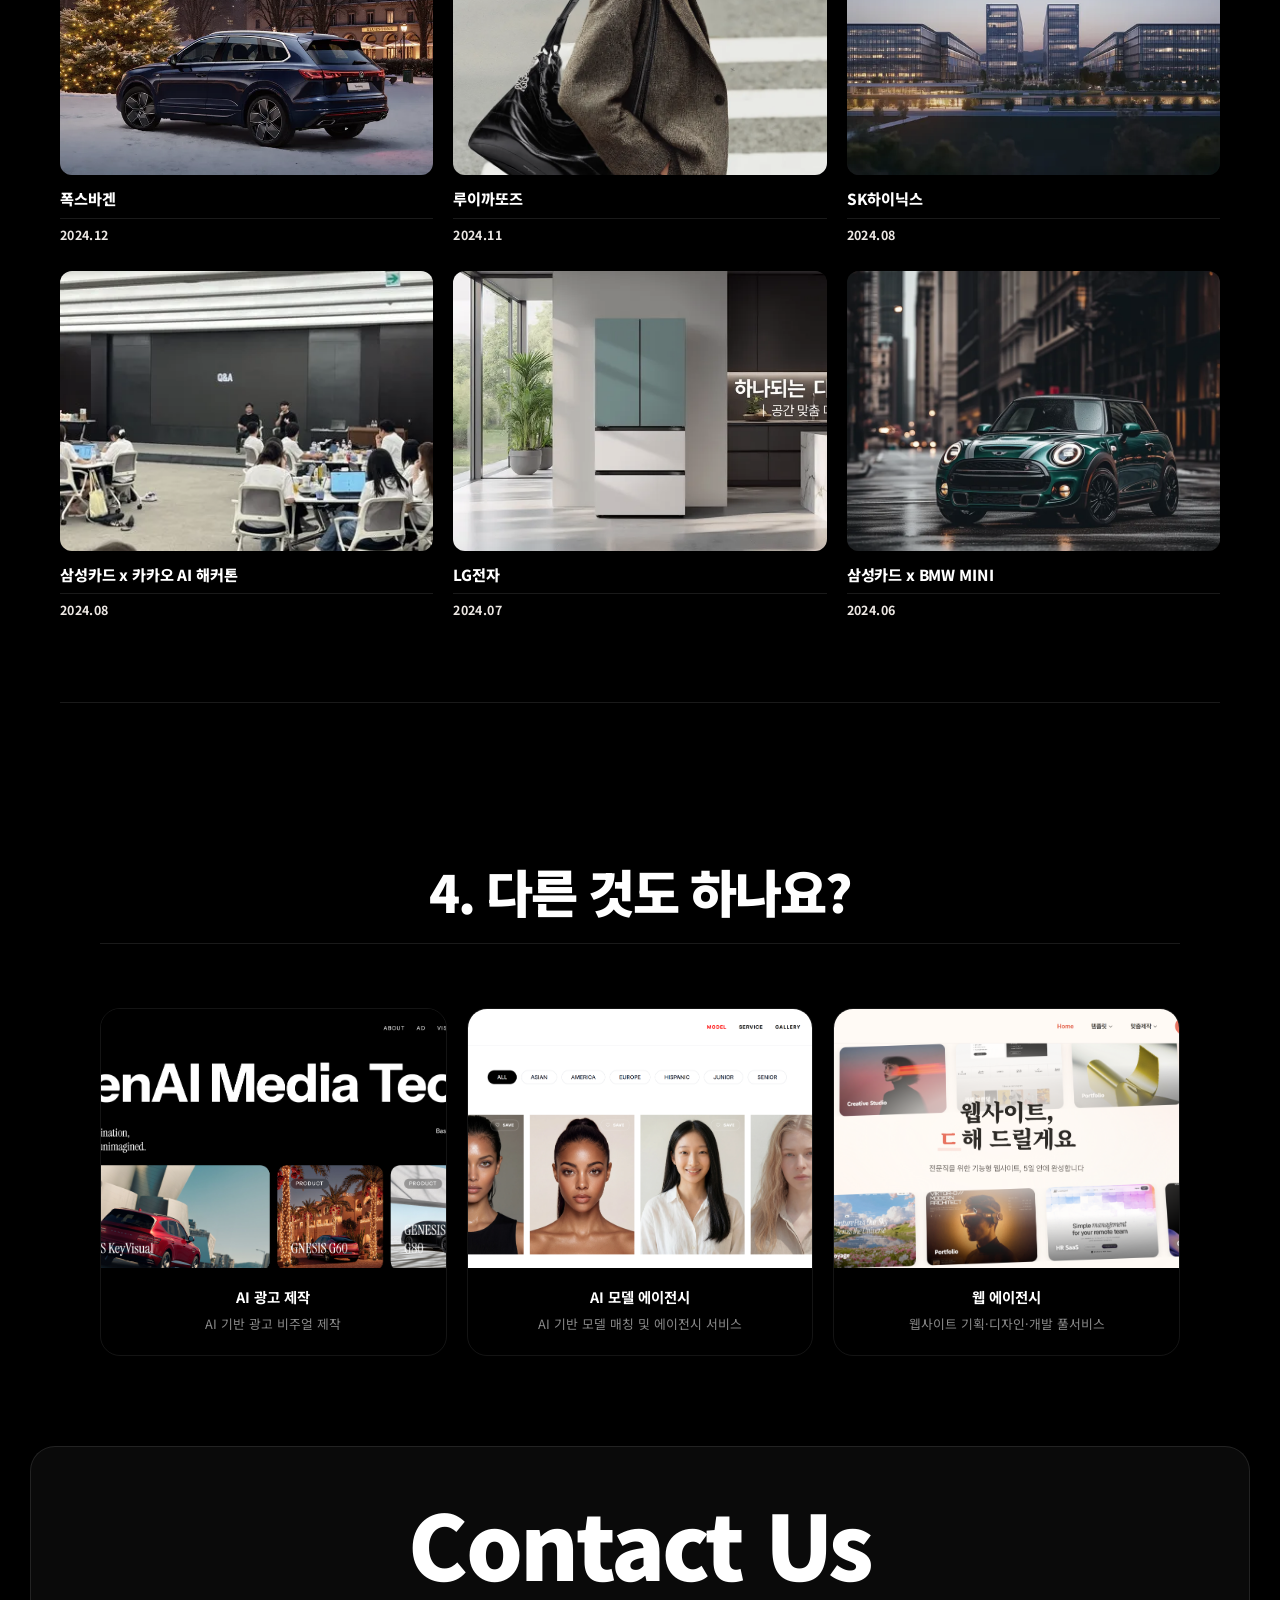
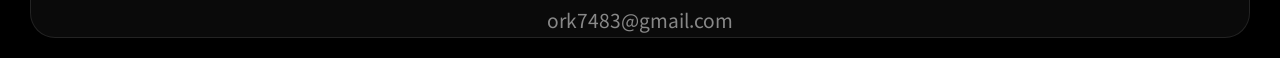
==== commit 00a0f434: "fix: LG전자(2025.11) → 현대자동차로 변경 Co-Authored-By: Claude Opus 4.6 (1M context) <noreply@anthropic.com>" ====
--- a/index.html
+++ b/index.html
@@ -1650,8 +1650,8 @@
                 <div><div class="timeline-project-name">현대자동차</div><div class="timeline-project-date">&lt;2025.10&gt;</div></div>
               </div>
               <div class="timeline-project">
-                <div class="timeline-project-thumb"><img src="images/portfolio/8.webp" alt="LG전자" loading="lazy" /></div>
-                <div><div class="timeline-project-name">LG전자</div><div class="timeline-project-date">&lt;2025.11&gt;</div></div>
+                <div class="timeline-project-thumb"><img src="images/portfolio/8.webp" alt="현대자동차" loading="lazy" /></div>
+                <div><div class="timeline-project-name">현대자동차</div><div class="timeline-project-date">&lt;2025.11&gt;</div></div>
               </div>
               <div class="timeline-project">
                 <div class="timeline-project-thumb"><div class="timeline-thumb-placeholder">&#x1F4F7;</div></div>
@@ -1749,8 +1749,8 @@
       </div>
 
       <div class="portfolio-item">
-        <div class="portfolio-thumb"><img src="images/portfolio/8.webp" alt="LG전자" loading="lazy" /></div>
-        <div class="portfolio-name">LG전자</div>
+        <div class="portfolio-thumb"><img src="images/portfolio/8.webp" alt="현대자동차" loading="lazy" /></div>
+        <div class="portfolio-name">현대자동차</div>
         <div class="portfolio-date">2025.11</div>
       </div>
 
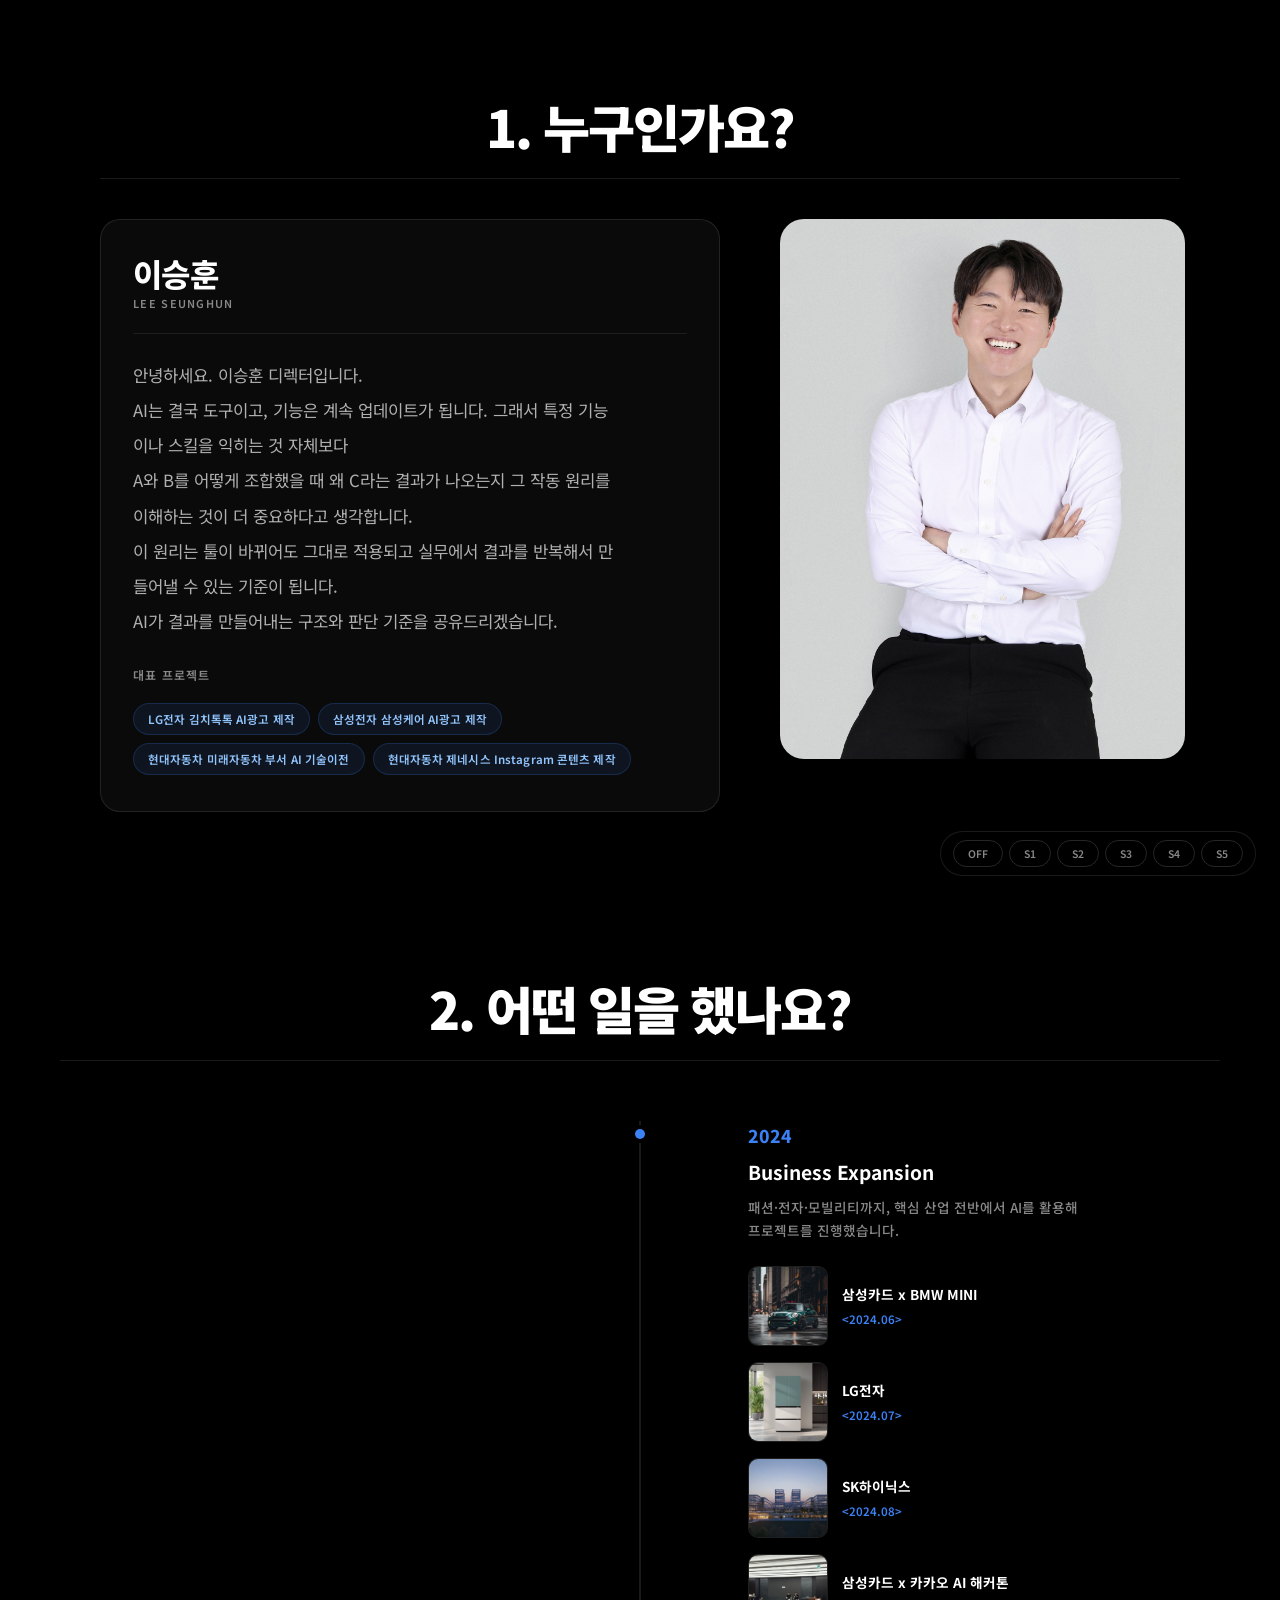
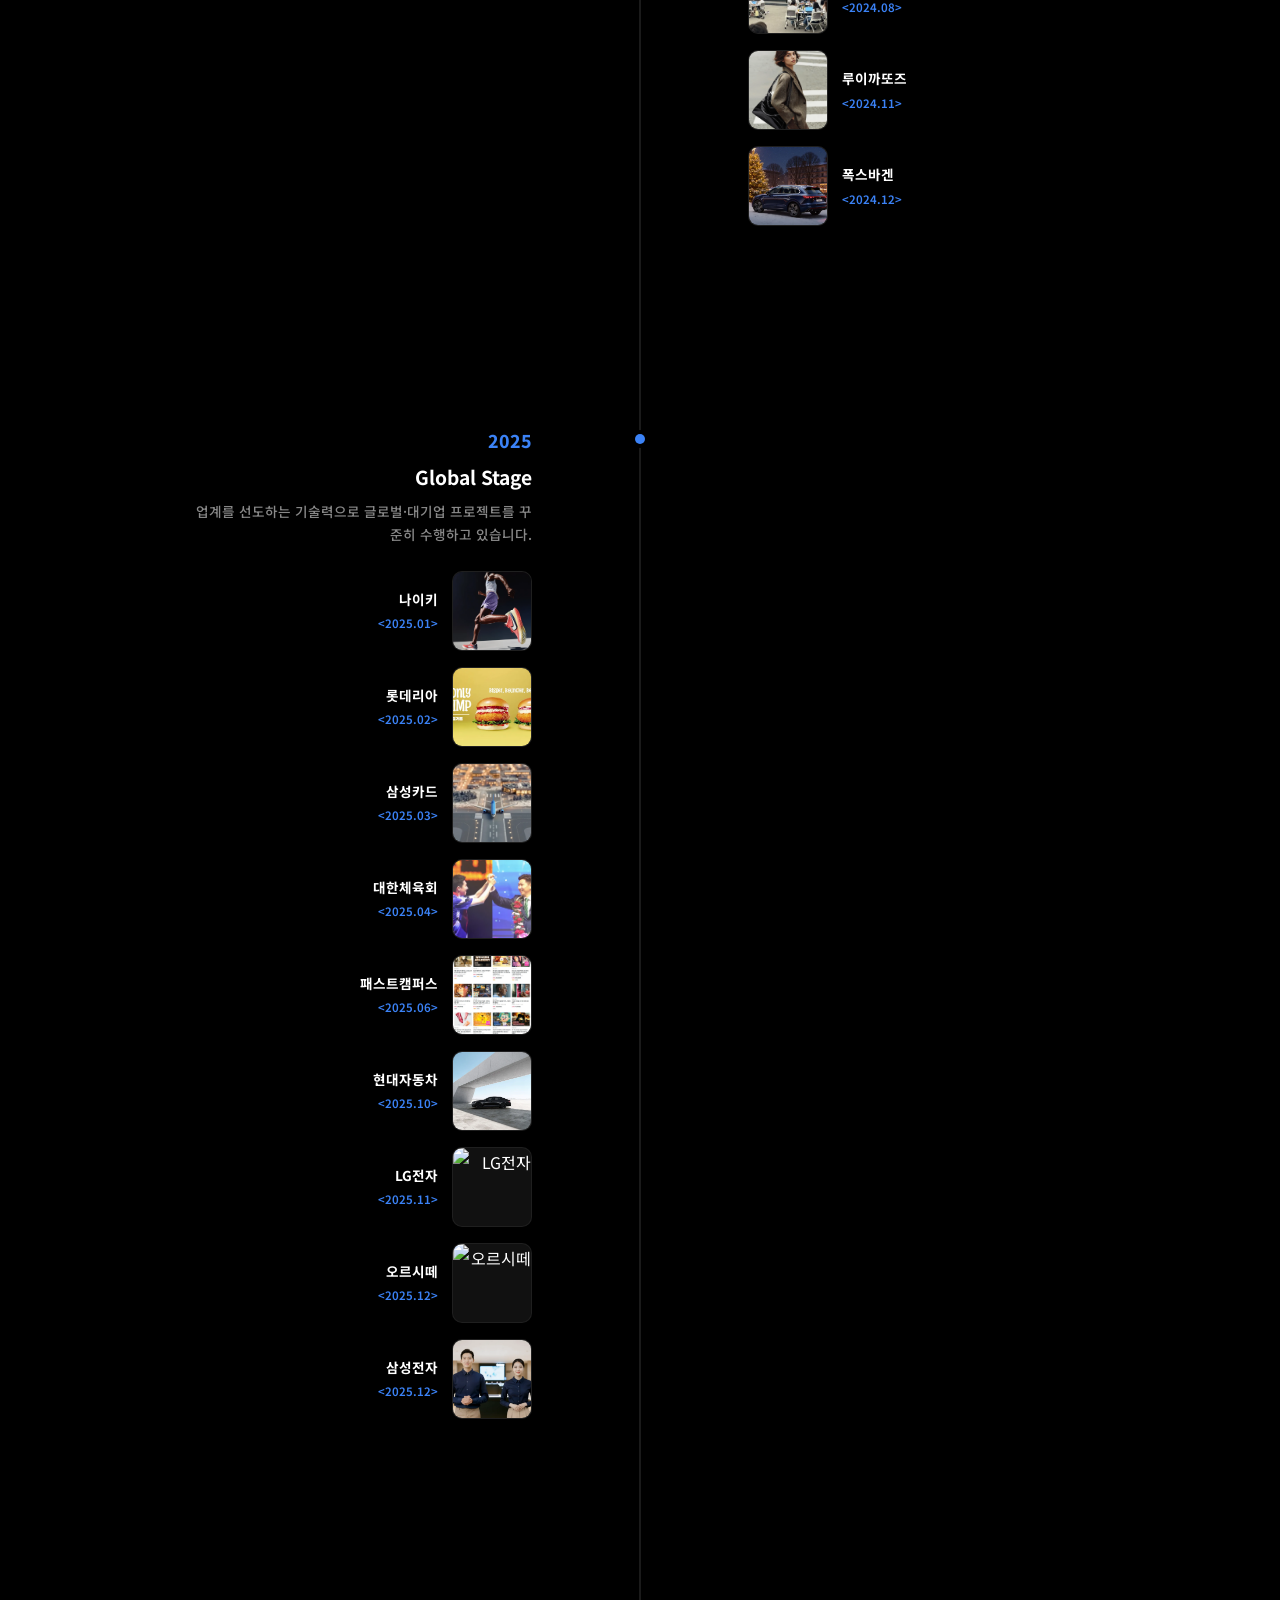
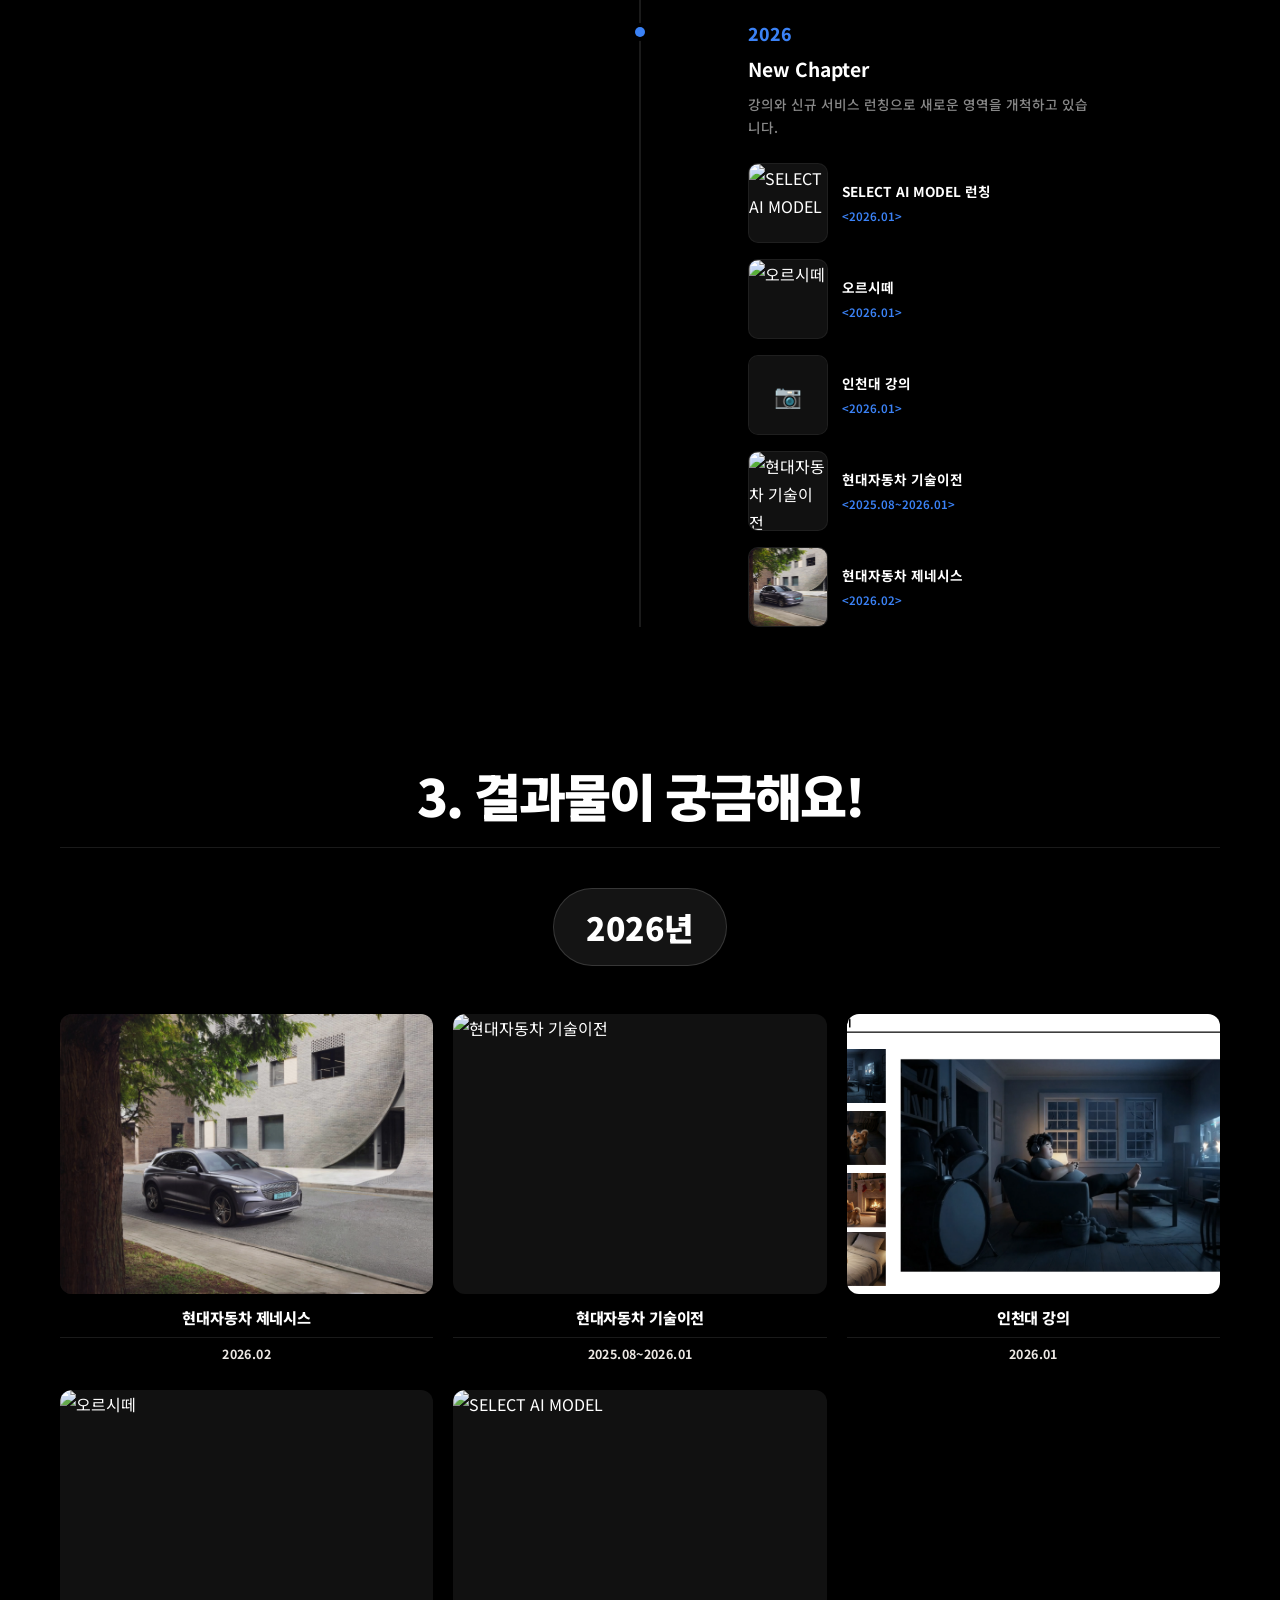
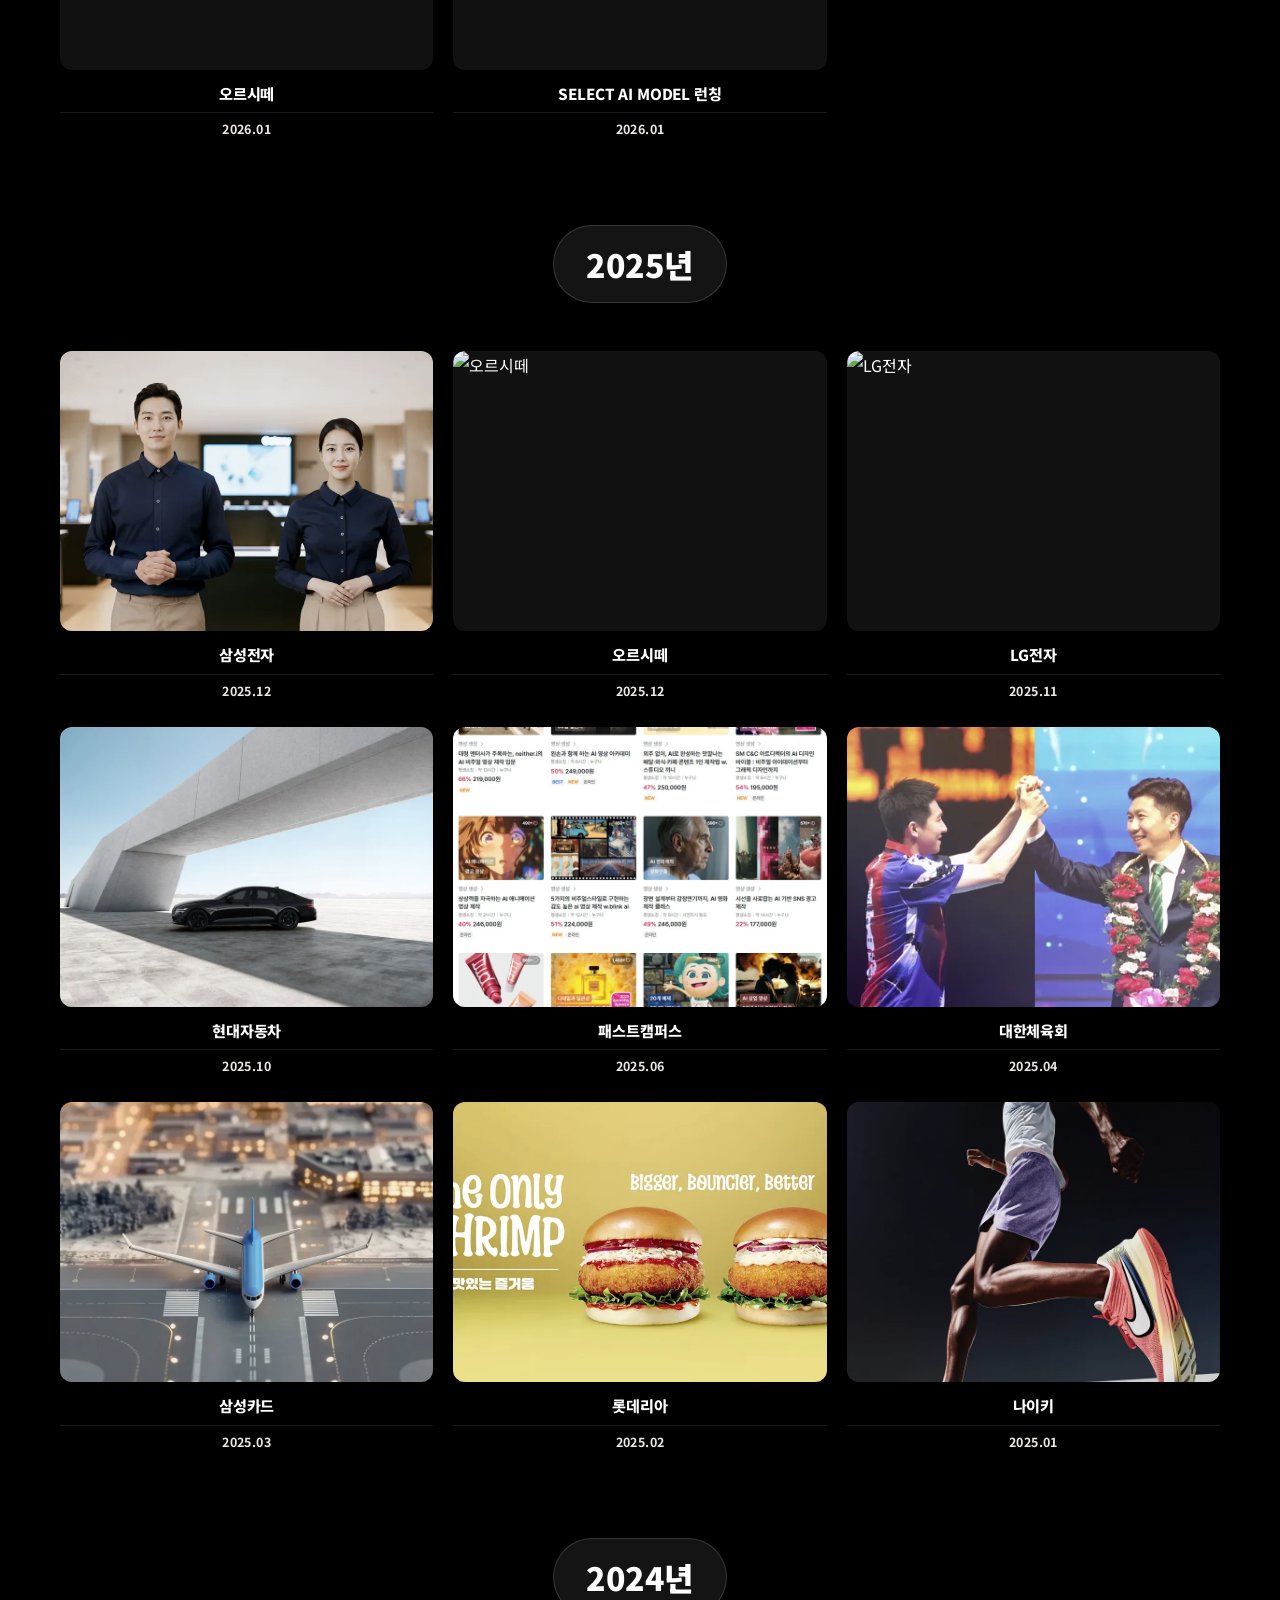
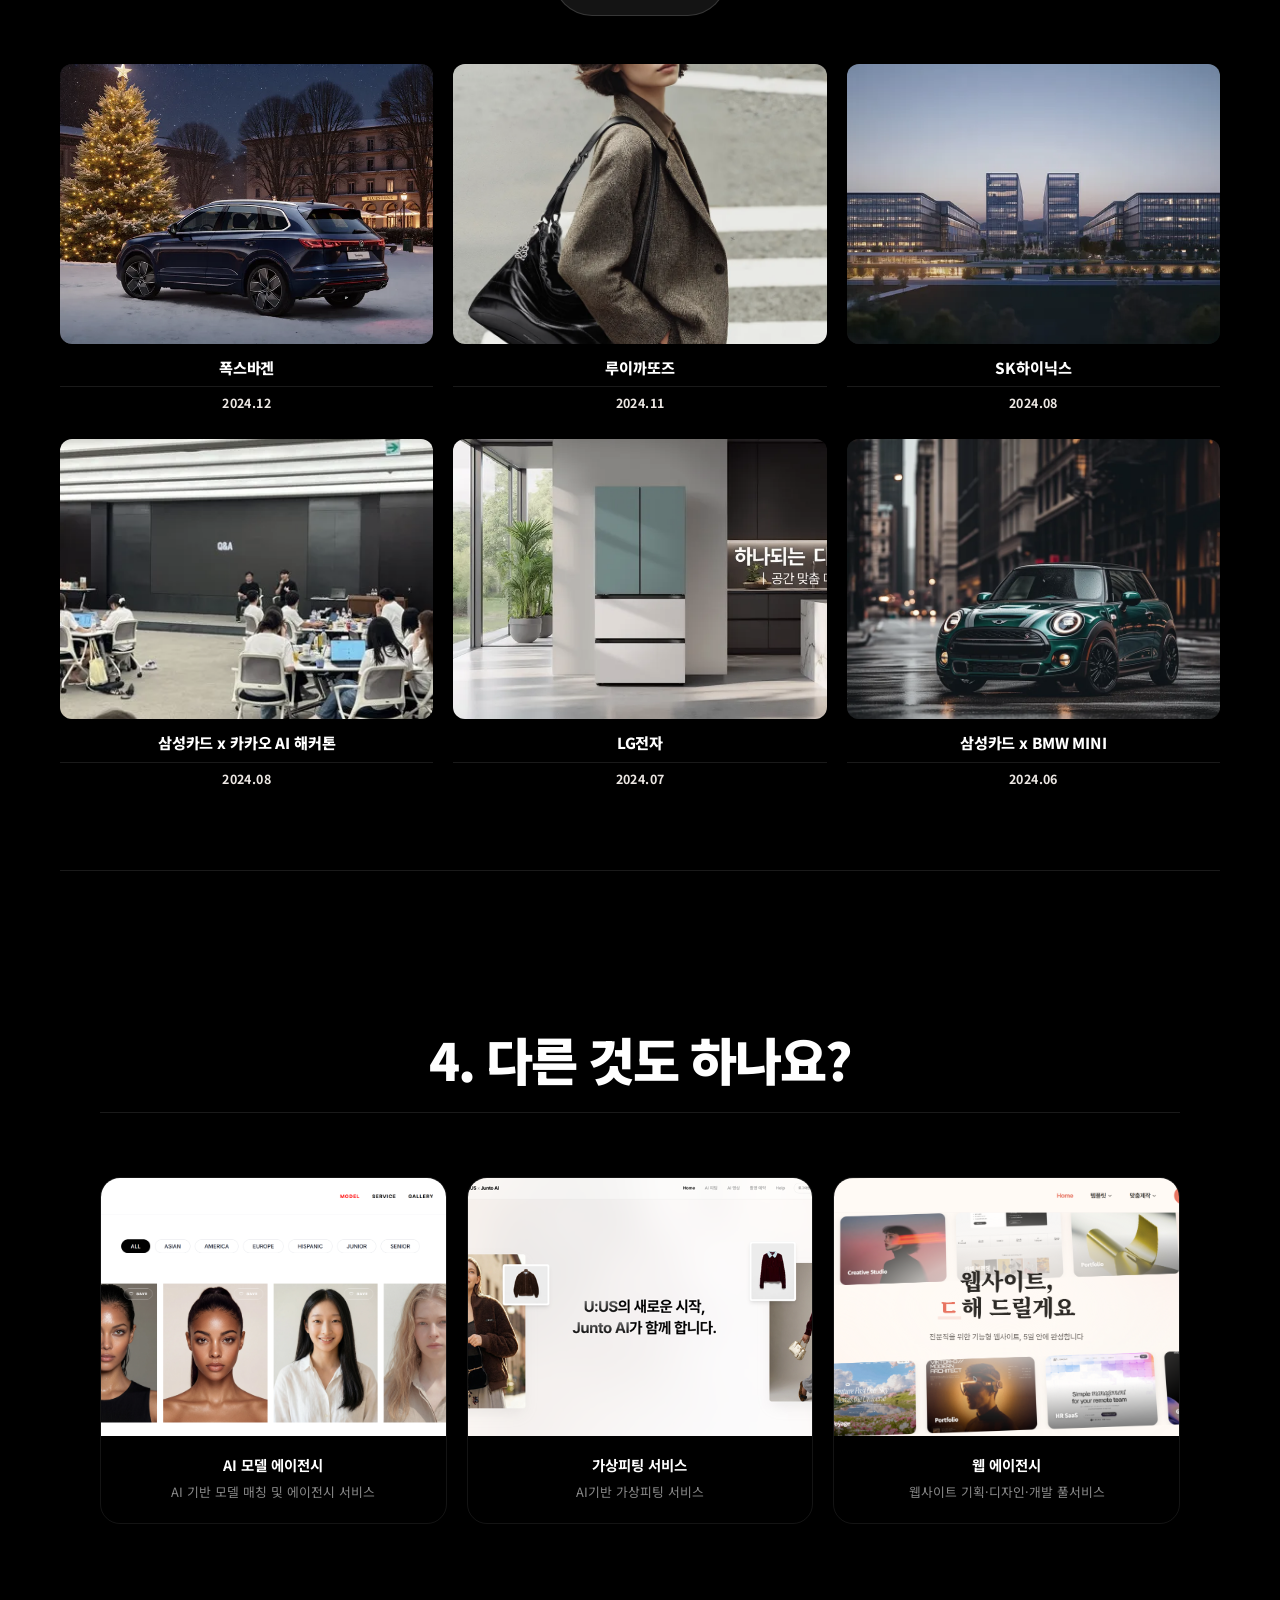
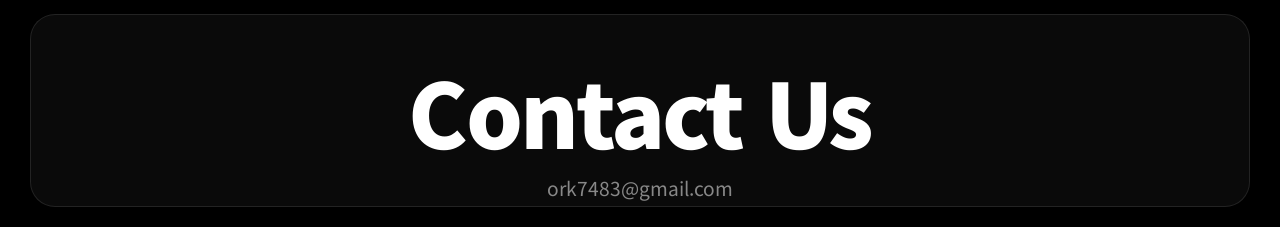
==== commit ffff3d00: "update: 프로필 사이트 포트폴리오 및 소개글 개편 - 히어로 소개글 변경 (AI 작동 원리 중심 메시지) - AI 모델 에이전시 카드 맨 앞으로 이동 - AI 광고 제작 → " ====
--- a/index.html
+++ b/index.html
@@ -246,6 +246,12 @@
       letter-spacing: 0.01em;
     }
 
+    .hero-career span.yellow {
+      background: rgba(234,179,8,0.15);
+      border-color: rgba(234,179,8,0.3);
+      color: #fbbf24;
+    }
+
     /* ─── Photo ─── */
     .hero-photo {
       border-radius: var(--radius);
@@ -922,6 +928,7 @@
       font-weight: 800;
       border-bottom: 1px solid rgba(255,255,255,0.1);
       padding-bottom: 6px;
+      text-align: center;
     }
 
     .portfolio-date {
@@ -930,23 +937,32 @@
       font-weight: 700;
       color: var(--beige);
       letter-spacing: 0.03em;
+      text-align: center;
     }
 
     /* ─── Portfolio Year Divider ─── */
     .portfolio-year-divider {
       grid-column: 1 / -1;
       padding: 60px 0 20px;
+      text-align: center;
     }
 
     .portfolio-year-divider:first-child {
-      padding-top: 0;
+      padding-top: 40px;
     }
 
     .portfolio-year-divider .year-label {
-      font-size: clamp(1.8rem, 3vw, 2.8rem);
+      display: inline-block;
+      font-size: 2rem;
       font-weight: 900;
-      letter-spacing: -0.03em;
+      letter-spacing: 0.02em;
       color: var(--white);
+      background: rgba(255,255,255,0.08);
+      border: 1px solid rgba(255,255,255,0.15);
+      border-radius: 100px;
+      padding: 10px 32px;
+      backdrop-filter: blur(12px);
+      -webkit-backdrop-filter: blur(12px);
       margin-bottom: 4px;
     }
 
@@ -1556,7 +1572,7 @@
       <div class="hero-info">
         <h1 class="hero-name">이승훈</h1>
         <p class="hero-name-en">LEE SEUNGHUN</p>
-        <p class="hero-title">안녕하세요! AI디렉터 이승훈입니다. AI의 가장 큰 가치는 '무엇이든 만들 수 있다는 것'입니다! 다만 통제가 어렵고 정해진 방법이 없어서 실무 적용이 쉽지 않죠. 다양한 산업군에서 직접 AI를 활용해본 경험을 바탕으로, 최대한 쉽고 단순하게 — 하지만 가장 전문적인 AI활용법을 전해드리겠습니다!</p>
+        <p class="hero-title">안녕하세요. 이승훈 디렉터입니다.<br>AI는 결국 도구이고, 기능은 계속 업데이트가 됩니다. 그래서 특정 기능이나 스킬을 익히는 것 자체보다<br>A와 B를 어떻게 조합했을 때 왜 C라는 결과가 나오는지 그 작동 원리를 이해하는 것이 더 중요하다고 생각합니다.<br>이 원리는 툴이 바뀌어도 그대로 적용되고 실무에서 결과를 반복해서 만들어낼 수 있는 기준이 됩니다.<br>AI가 결과를 만들어내는 구조와 판단 기준을 공유드리겠습니다.</p>
         <div class="hero-career">
           <p class="hero-career-label">대표 프로젝트</p>
           <span>LG전자 김치톡톡 AI광고 제작</span>
@@ -1650,11 +1666,11 @@
                 <div><div class="timeline-project-name">현대자동차</div><div class="timeline-project-date">&lt;2025.10&gt;</div></div>
               </div>
               <div class="timeline-project">
-                <div class="timeline-project-thumb"><img src="images/portfolio/8.webp" alt="현대자동차" loading="lazy" /></div>
-                <div><div class="timeline-project-name">현대자동차</div><div class="timeline-project-date">&lt;2025.11&gt;</div></div>
+                <div class="timeline-project-thumb"><img src="images/portfolio/lg-2025.webp" alt="LG전자" loading="lazy" /></div>
+                <div><div class="timeline-project-name">LG전자</div><div class="timeline-project-date">&lt;2025.11&gt;</div></div>
               </div>
               <div class="timeline-project">
-                <div class="timeline-project-thumb"><div class="timeline-thumb-placeholder">&#x1F4F7;</div></div>
+                <div class="timeline-project-thumb"><img src="https://img.youtube.com/vi/ebxs5gK-yQY/maxresdefault.jpg" alt="오르시떼" loading="lazy" /></div>
                 <div><div class="timeline-project-name">오르시떼</div><div class="timeline-project-date">&lt;2025.12&gt;</div></div>
               </div>
               <div class="timeline-project">
@@ -1677,11 +1693,11 @@
             <div class="timeline-desc">강의와 신규 서비스 런칭으로 새로운 영역을 개척하고 있습니다.</div>
             <div class="timeline-projects">
               <div class="timeline-project">
-                <div class="timeline-project-thumb"><img src="images/startup-model.png" alt="SELECT AI MODEL 런칭" loading="lazy" /></div>
+                <div class="timeline-project-thumb"><img src="images/portfolio/select-ai-model.webp" alt="SELECT AI MODEL" loading="lazy" /></div>
                 <div><div class="timeline-project-name">SELECT AI MODEL 런칭</div><div class="timeline-project-date">&lt;2026.01&gt;</div></div>
               </div>
               <div class="timeline-project">
-                <div class="timeline-project-thumb"><div class="timeline-thumb-placeholder">&#x1F4F7;</div></div>
+                <div class="timeline-project-thumb"><img src="https://img.youtube.com/vi/hotuW3MjFSk/maxresdefault.jpg" alt="오르시떼" loading="lazy" /></div>
                 <div><div class="timeline-project-name">오르시떼</div><div class="timeline-project-date">&lt;2026.01&gt;</div></div>
               </div>
               <div class="timeline-project">
@@ -1689,8 +1705,12 @@
                 <div><div class="timeline-project-name">인천대 강의</div><div class="timeline-project-date">&lt;2026.01&gt;</div></div>
               </div>
               <div class="timeline-project">
-                <div class="timeline-project-thumb"><div class="timeline-thumb-placeholder">&#x1F4F7;</div></div>
-                <div><div class="timeline-project-name">동아제약 강의</div><div class="timeline-project-date">&lt;2026.03&gt;</div></div>
+                <div class="timeline-project-thumb"><img src="현대차/KakaoTalk_20251110_105259601_02.jpg" alt="현대자동차 기술이전" loading="lazy" /></div>
+                <div><div class="timeline-project-name">현대자동차 기술이전</div><div class="timeline-project-date">&lt;2025.08~2026.01&gt;</div></div>
+              </div>
+              <div class="timeline-project">
+                <div class="timeline-project-thumb"><img src="images/portfolio/현대차제네시스/thumb.jpg" alt="현대자동차 제네시스" loading="lazy" /></div>
+                <div><div class="timeline-project-name">현대자동차 제네시스</div><div class="timeline-project-date">&lt;2026.02&gt;</div></div>
               </div>
             </div>
           </div>
@@ -1707,34 +1727,40 @@
 
     <div class="portfolio-grid">
       <!-- 2026 -->
-      <div class="portfolio-year-divider reveal"><div class="year-label">2026</div></div>
+      <div class="portfolio-year-divider reveal"><div class="year-label">2026년</div></div>
+
+      <div class="portfolio-item" data-project="genesis-content" style="cursor:pointer">
+        <div class="portfolio-thumb"><img src="images/portfolio/현대차제네시스/thumb.jpg" alt="현대자동차 제네시스" loading="lazy" /></div>
+        <div class="portfolio-name">현대자동차 제네시스</div>
+        <div class="portfolio-date">2026.02</div>
+      </div>
+
+      <div class="portfolio-item" data-project="hyundai-transfer" style="cursor:pointer">
+        <div class="portfolio-thumb"><img src="현대차/KakaoTalk_20251110_105259601_02.jpg" alt="현대자동차 기술이전" loading="lazy" /></div>
+        <div class="portfolio-name">현대자동차 기술이전</div>
+        <div class="portfolio-date">2025.08~2026.01</div>
+      </div>
 
       <div class="portfolio-item">
-        <div class="portfolio-thumb"><div class="portfolio-thumb-placeholder">&#x1F4F7;</div></div>
-        <div class="portfolio-name">동아제약 강의</div>
-        <div class="portfolio-date">2026.03</div>
-      </div>
-
-      <div class="portfolio-item">
-        <div class="portfolio-thumb"><div class="portfolio-thumb-placeholder">&#x1F4F7;</div></div>
+        <div class="portfolio-thumb"><img src="images/portfolio/incheon-univ.png" alt="인천대 강의" loading="lazy" /></div>
         <div class="portfolio-name">인천대 강의</div>
         <div class="portfolio-date">2026.01</div>
       </div>
 
-      <div class="portfolio-item">
-        <div class="portfolio-thumb"><div class="portfolio-thumb-placeholder">&#x1F4F7;</div></div>
+      <div class="portfolio-item" data-project="orcite-2026" style="cursor:pointer">
+        <div class="portfolio-thumb"><img src="https://img.youtube.com/vi/hotuW3MjFSk/maxresdefault.jpg" alt="오르시떼" loading="lazy" /></div>
         <div class="portfolio-name">오르시떼</div>
         <div class="portfolio-date">2026.01</div>
       </div>
 
-      <div class="portfolio-item">
-        <div class="portfolio-thumb"><img src="images/startup-model.png" alt="SELECT AI MODEL 런칭" loading="lazy" /></div>
+      <div class="portfolio-item" data-project="select-ai-model" style="cursor:pointer">
+        <div class="portfolio-thumb"><img src="images/portfolio/select-ai-model.webp" alt="SELECT AI MODEL" loading="lazy" /></div>
         <div class="portfolio-name">SELECT AI MODEL 런칭</div>
         <div class="portfolio-date">2026.01</div>
       </div>
 
       <!-- 2025 -->
-      <div class="portfolio-year-divider reveal"><div class="year-label">2025</div></div>
+      <div class="portfolio-year-divider reveal"><div class="year-label">2025년</div></div>
 
       <div class="portfolio-item" data-project="samsung-electronics" style="cursor:pointer">
         <div class="portfolio-thumb"><img src="images/portfolio/7.webp" alt="삼성전자" loading="lazy" /></div>
@@ -1742,15 +1768,15 @@
         <div class="portfolio-date">2025.12</div>
       </div>
 
-      <div class="portfolio-item">
-        <div class="portfolio-thumb"><div class="portfolio-thumb-placeholder">&#x1F4F7;</div></div>
+      <div class="portfolio-item" data-project="orcite-2025" style="cursor:pointer">
+        <div class="portfolio-thumb"><img src="https://img.youtube.com/vi/ebxs5gK-yQY/maxresdefault.jpg" alt="오르시떼" loading="lazy" /></div>
         <div class="portfolio-name">오르시떼</div>
         <div class="portfolio-date">2025.12</div>
       </div>
 
-      <div class="portfolio-item">
-        <div class="portfolio-thumb"><img src="images/portfolio/8.webp" alt="현대자동차" loading="lazy" /></div>
-        <div class="portfolio-name">현대자동차</div>
+      <div class="portfolio-item" data-project="lg-2025" style="cursor:pointer">
+        <div class="portfolio-thumb"><img src="images/portfolio/lg-2025.webp" alt="LG전자" loading="lazy" /></div>
+        <div class="portfolio-name">LG전자</div>
         <div class="portfolio-date">2025.11</div>
       </div>
 
@@ -1791,7 +1817,7 @@
       </div>
 
       <!-- 2024 -->
-      <div class="portfolio-year-divider reveal"><div class="year-label">2024</div></div>
+      <div class="portfolio-year-divider reveal"><div class="year-label">2024년</div></div>
 
       <div class="portfolio-item" data-project="volkswagen" style="cursor:pointer">
         <div class="portfolio-thumb"><img src="images/portfolio/4.webp" alt="폭스바겐" loading="lazy" /></div>
@@ -1840,16 +1866,6 @@
       </div>
 
       <div class="biz-cards">
-        <a class="biz-card-wrap" href="https://crawled.vercel.app/" target="_blank" rel="noopener">
-          <div class="biz-card">
-            <div class="biz-card-bg" style="background-image:url('images/startup-select.png')"></div>
-          </div>
-          <div class="biz-card-info">
-            <div class="biz-card-info-name">AI 광고 제작</div>
-            <div class="biz-card-info-desc">AI 기반 광고 비주얼 제작</div>
-          </div>
-        </a>
-
         <a class="biz-card-wrap" href="https://www.selectaimodel.co.kr/" target="_blank" rel="noopener">
           <div class="biz-card">
             <div class="biz-card-bg" style="background-image:url('images/startup-model.png')"></div>
@@ -1857,6 +1873,16 @@
           <div class="biz-card-info">
             <div class="biz-card-info-name">AI 모델 에이전시</div>
             <div class="biz-card-info-desc">AI 기반 모델 매칭 및 에이전시 서비스</div>
+          </div>
+        </a>
+
+        <a class="biz-card-wrap" href="https://yours-lovat.vercel.app/" target="_blank" rel="noopener">
+          <div class="biz-card">
+            <div class="biz-card-bg" style="background-image:url('images/startup-select.png')"></div>
+          </div>
+          <div class="biz-card-info">
+            <div class="biz-card-info-name">가상피팅 서비스</div>
+            <div class="biz-card-info-desc">AI기반 가상피팅 서비스</div>
           </div>
         </a>
 
@@ -1941,6 +1967,54 @@
     (function () {
       // ─── Project Data ───
       var projectData = {
+        'genesis-content': {
+          title: '현대자동차 제네시스', category: '2026.02', tags: 'Automotive',
+          challenge: '제네시스 브랜드 감성을 담은 Instagram 영상 콘텐츠 기획',
+          solution: 'AI 기반 시네마틱 비주얼 제작으로 프리미엄 브랜드 경험 전달',
+          thumb: 'images/portfolio/현대차제네시스/thumb.jpg',
+          gallery: ['images/portfolio/현대차제네시스/gv_70.mov','images/portfolio/현대차제네시스/gv_80.mov']
+        },
+        'hyundai-transfer': {
+          title: '현대자동차 기술이전', category: '2025.08~2026.01', tags: 'Automotive',
+          challenge: '미래자동차 부서의 AI 기술 내재화를 위한 체계적 이전',
+          solution: '실무 맞춤형 AI 기술이전 프로그램 설계 및 운영',
+          thumb: '현대차/KakaoTalk_20251110_105259601_02.jpg',
+          gallery: ['현대차/KakaoTalk_20251110_105259601.jpg','현대차/KakaoTalk_20251110_105259601_01.jpg','현대차/KakaoTalk_20251110_105259601_02.jpg','현대차/KakaoTalk_20251110_105259601_03.jpg']
+        },
+        'select-ai-model': {
+          title: 'SELECT AI MODEL 런칭', category: '2026.01', tags: 'Tech / AI',
+          challenge: 'AI 모델 선택을 위한 직관적인 플랫폼 구축',
+          solution: '사용자 친화적 인터페이스와 AI 모델 비교 시스템 개발',
+          thumb: 'images/portfolio/select-ai-model.webp',
+          gallery: ['images/portfolio/select-ai-model.webp'],
+          externalLinks: [
+            { url: 'https://www.selectaimodel.co.kr/', label: '사이트 바로가기' }
+          ]
+        },
+        'orcite-2025': {
+          title: '오르시떼', category: '2025.12', tags: 'Commerce',
+          challenge: '브랜드 아이덴티티를 살린 AI 비주얼 콘텐츠 제작',
+          solution: 'AI 기반 영상 제작 및 브랜드 톤앤매너 최적화',
+          thumb: 'https://img.youtube.com/vi/ebxs5gK-yQY/maxresdefault.jpg',
+          gallery: ['youtube:ebxs5gK-yQY']
+        },
+        'orcite-2026': {
+          title: '오르시떼', category: '2026.01', tags: 'Commerce',
+          challenge: '브랜드 아이덴티티를 살린 AI 비주얼 콘텐츠 제작',
+          solution: 'AI 기반 영상 제작 및 브랜드 톤앤매너 최적화',
+          thumb: 'https://img.youtube.com/vi/hotuW3MjFSk/maxresdefault.jpg',
+          gallery: ['youtube:hotuW3MjFSk']
+        },
+        'lg-2025': {
+          title: 'LG전자', category: '2025.11', tags: 'Commerce',
+          challenge: '글로벌 시장을 겨냥한 AI 기반 브랜드 콘텐츠 제작',
+          solution: 'AI 비주얼 제작 및 글로벌 플랫폼 최적화 콘텐츠 배포',
+          thumb: 'images/portfolio/lg-2025.webp',
+          gallery: ['images/portfolio/lg-2025.webp'],
+          externalLinks: [
+            { url: 'https://www.tiktok.com/@lgitalia/video/7571469691479166230', label: 'TikTok 영상 보기' }
+          ]
+        },
         'samsung-electronics': {
           title: '삼성전자', category: '2025.12', tags: 'Tech / AI',
           challenge: '전사적 AI 비주얼 가이드라인 준수 및 고품질 구현',
@@ -2092,14 +2166,20 @@
         grid.className = 'pf-modal-gallery-grid' + (currentGallery.length === 1 ? ' single' : '');
         var html = '';
         currentGallery.forEach(function(src, i) {
-          var encoded = encodeURI(src);
-          var isVideo = encoded.toLowerCase().endsWith('.mp4') || encoded.toLowerCase().endsWith('.mov');
-          if (isVideo) {
+          var ytMatch = src.match(/^youtube:(.+)$/);
+          if (ytMatch) {
             html += '<div class="pf-gallery-item is-video" data-lb-index="' + i + '">'
-              + '<video src="' + encoded + '" muted playsinline preload="metadata" style="aspect-ratio:4/3"></video></div>';
+              + '<img src="https://img.youtube.com/vi/' + ytMatch[1] + '/maxresdefault.jpg" alt="YouTube" style="aspect-ratio:16/9" /></div>';
           } else {
-            html += '<div class="pf-gallery-item" data-lb-index="' + i + '">'
-              + '<img src="' + encoded + '" alt="Gallery ' + (i+1) + '" style="aspect-ratio:4/3" /></div>';
+            var encoded = encodeURI(src);
+            var isVideo = encoded.toLowerCase().endsWith('.mp4') || encoded.toLowerCase().endsWith('.mov');
+            if (isVideo) {
+              html += '<div class="pf-gallery-item is-video" data-lb-index="' + i + '">'
+                + '<video src="' + encoded + '" muted playsinline preload="metadata" style="aspect-ratio:4/3"></video></div>';
+            } else {
+              html += '<div class="pf-gallery-item" data-lb-index="' + i + '">'
+                + '<img src="' + encoded + '" alt="Gallery ' + (i+1) + '" style="aspect-ratio:4/3" /></div>';
+            }
           }
         });
         grid.innerHTML = html;
@@ -2122,16 +2202,24 @@
         lightbox.classList.remove('open');
         var vid = document.querySelector('#lbMedia video');
         if (vid) vid.pause();
+        var iframe = document.querySelector('#lbMedia iframe');
+        if (iframe) iframe.src = '';
       }
 
       function renderLightbox() {
         var media = document.getElementById('lbMedia');
-        var src = encodeURI(currentGallery[lbIdx]);
-        var isVideo = src.toLowerCase().endsWith('.mp4') || src.toLowerCase().endsWith('.mov');
-        if (isVideo) {
-          media.innerHTML = '<video src="' + src + '" controls autoplay muted playsinline></video>';
+        var raw = currentGallery[lbIdx];
+        var ytMatch = raw.match(/^youtube:(.+)$/);
+        if (ytMatch) {
+          media.innerHTML = '<iframe src="https://www.youtube.com/embed/' + ytMatch[1] + '?autoplay=1" frameborder="0" allow="autoplay; encrypted-media" allowfullscreen style="width:100%;aspect-ratio:16/9;border-radius:12px"></iframe>';
         } else {
-          media.innerHTML = '<img src="' + src + '" alt="Gallery" />';
+          var src = encodeURI(raw);
+          var isVideo = src.toLowerCase().endsWith('.mp4') || src.toLowerCase().endsWith('.mov');
+          if (isVideo) {
+            media.innerHTML = '<video src="' + src + '" controls autoplay muted playsinline></video>';
+          } else {
+            media.innerHTML = '<img src="' + src + '" alt="Gallery" />';
+          }
         }
         document.getElementById('lbCounter').textContent = currentGallery.length > 1 ? (lbIdx + 1) + ' / ' + currentGallery.length : '';
         var navDisplay = currentGallery.length > 1 ? '' : 'none';
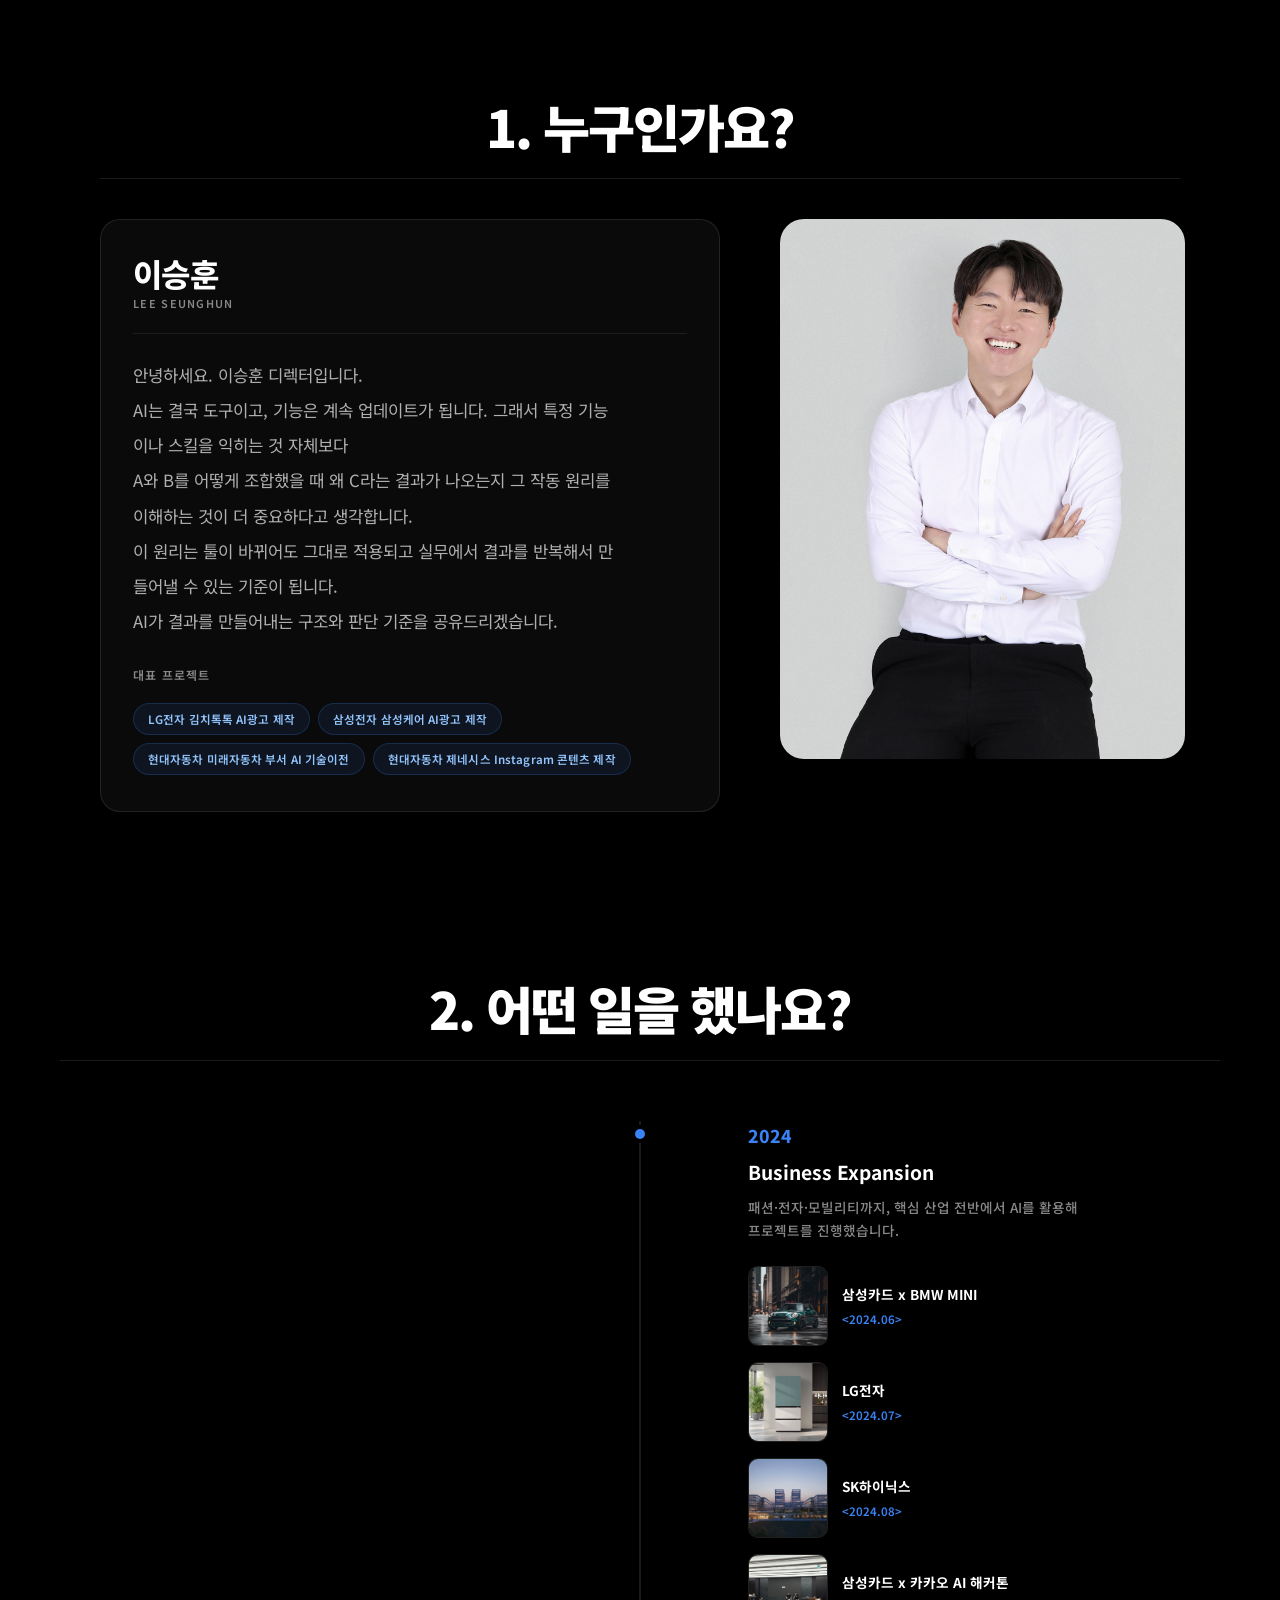
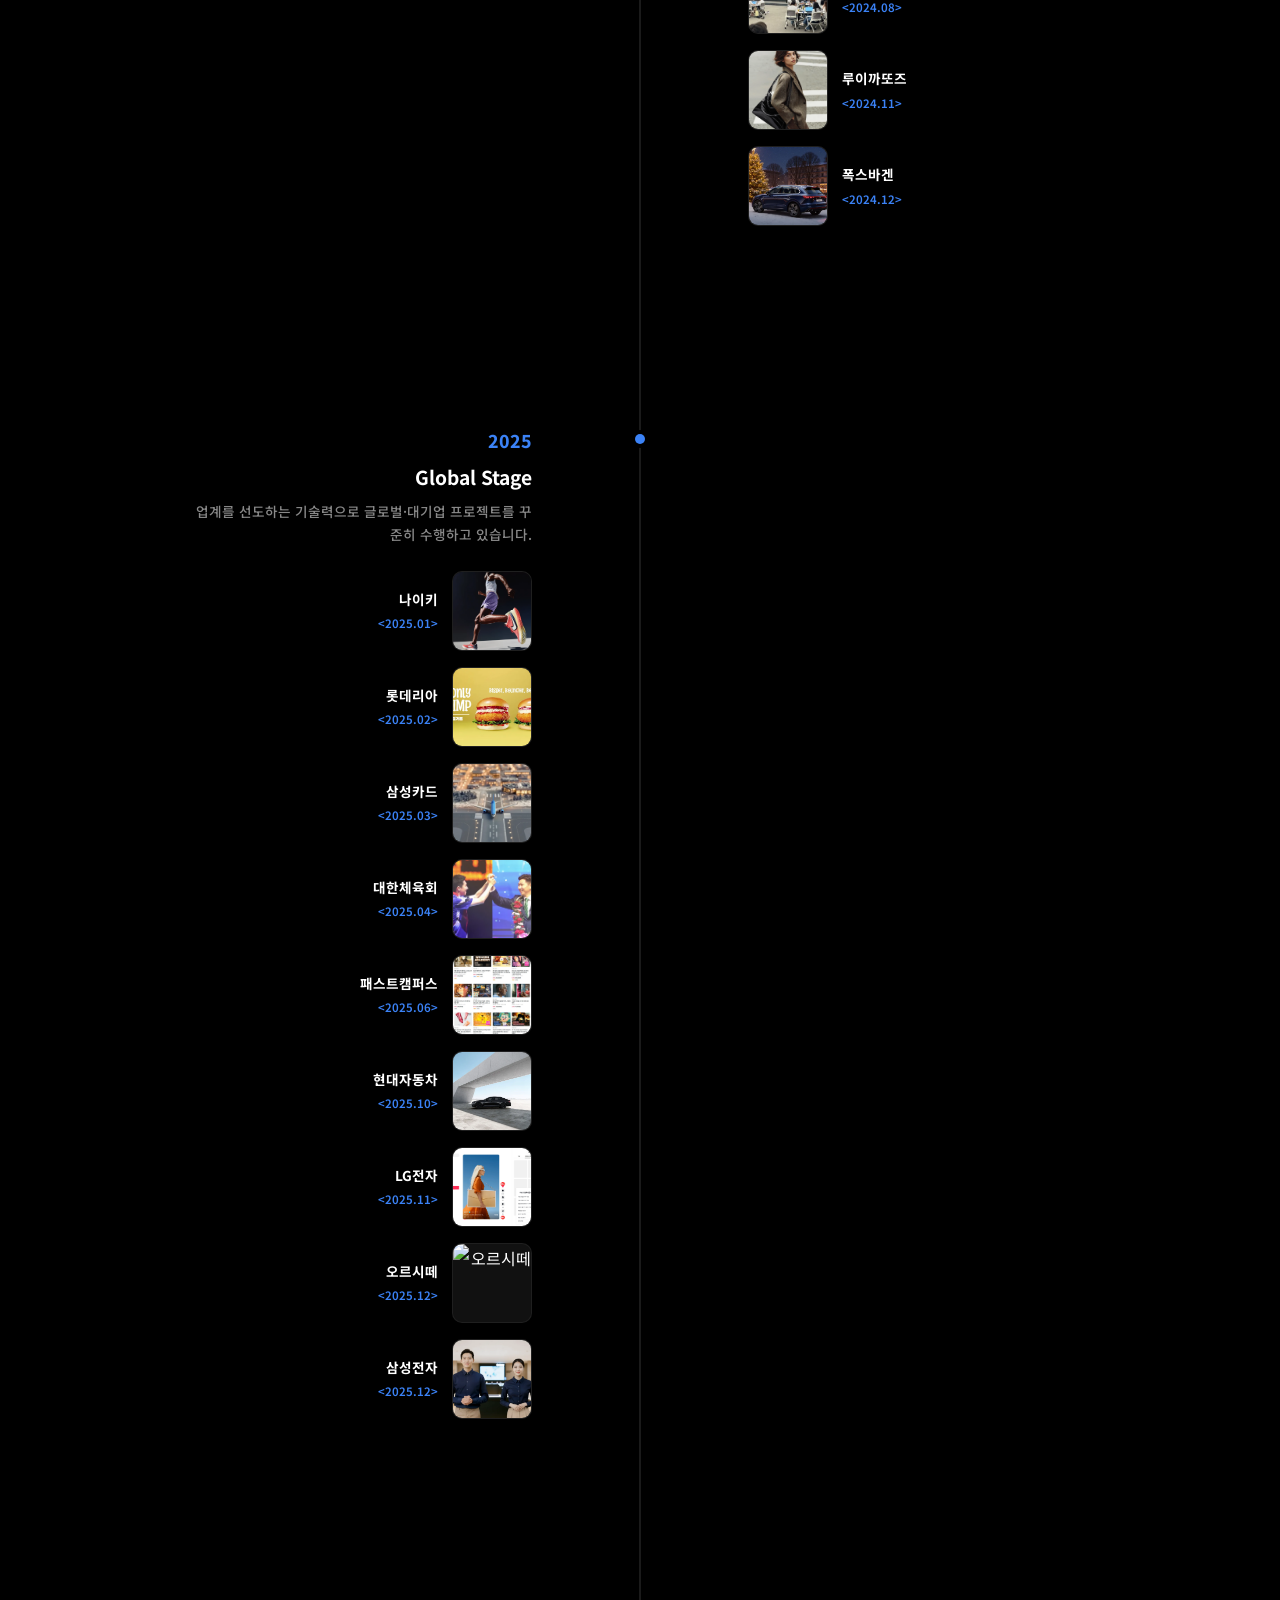
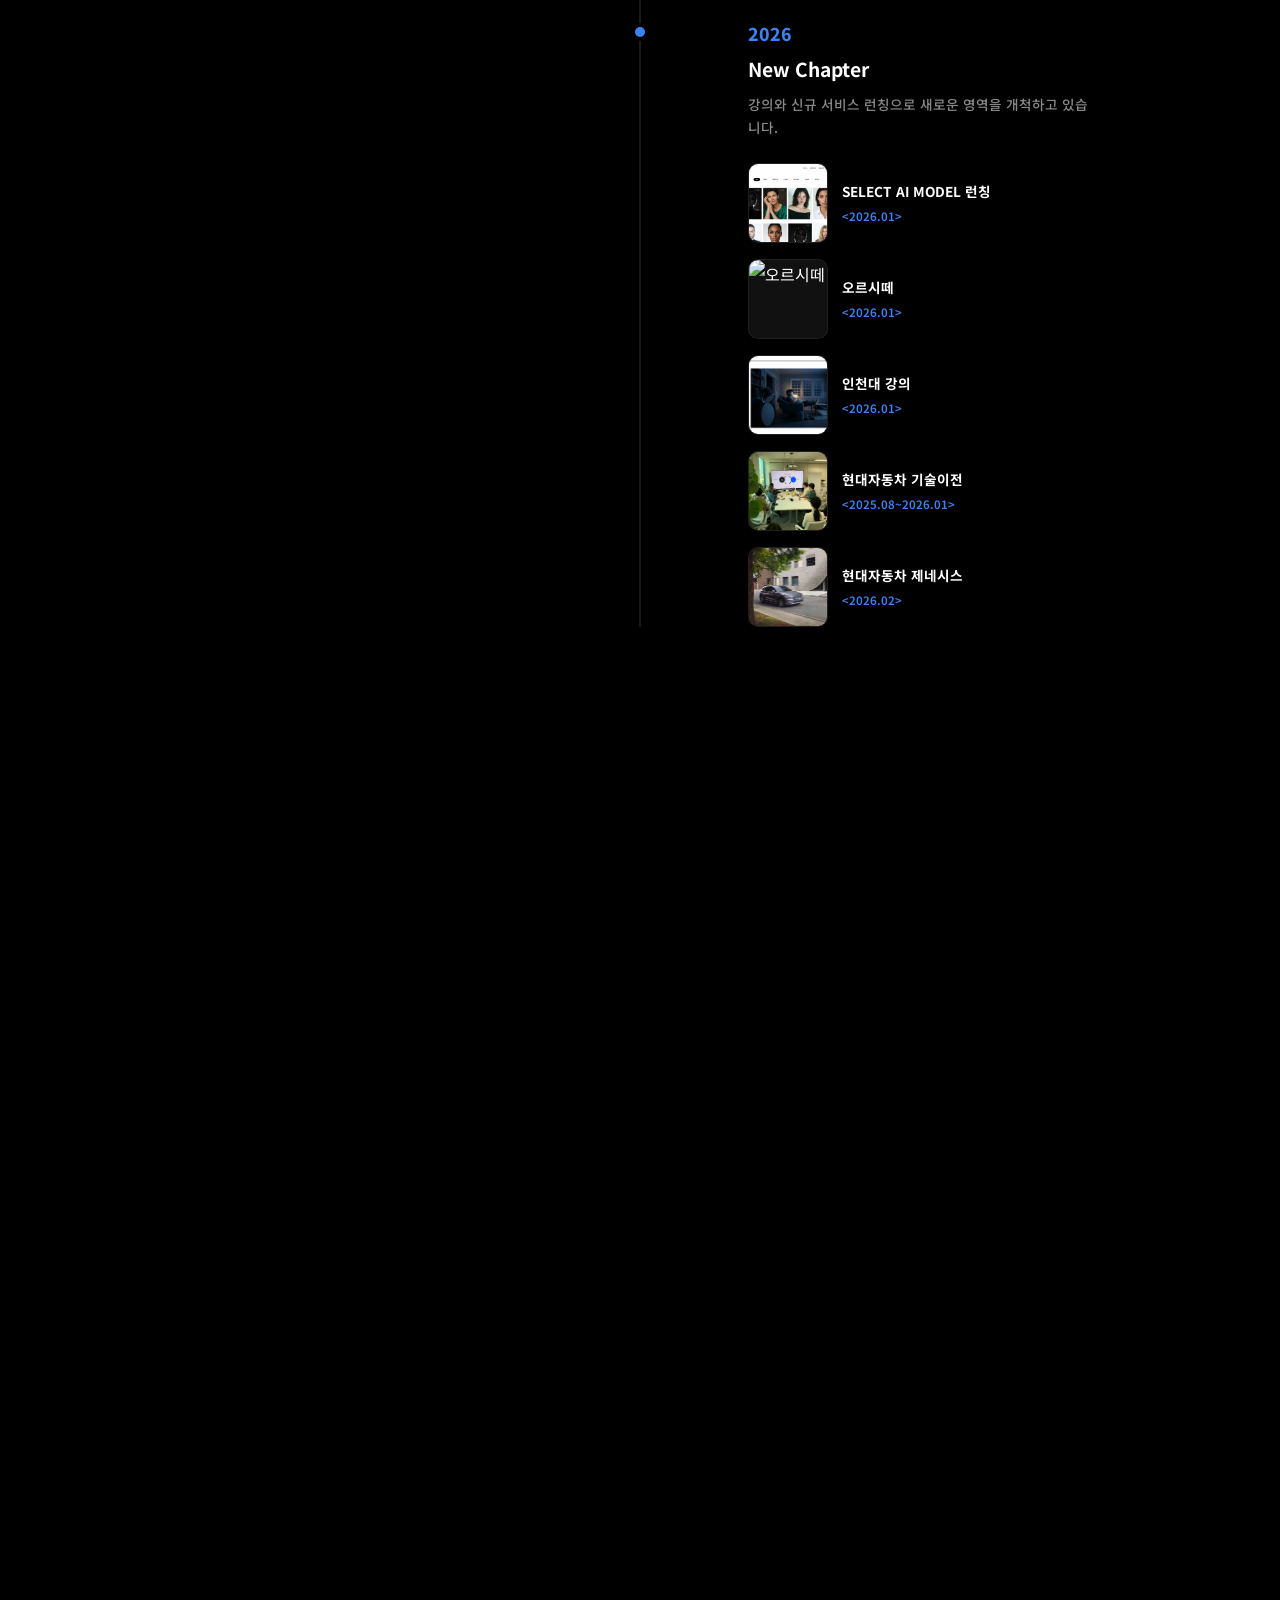
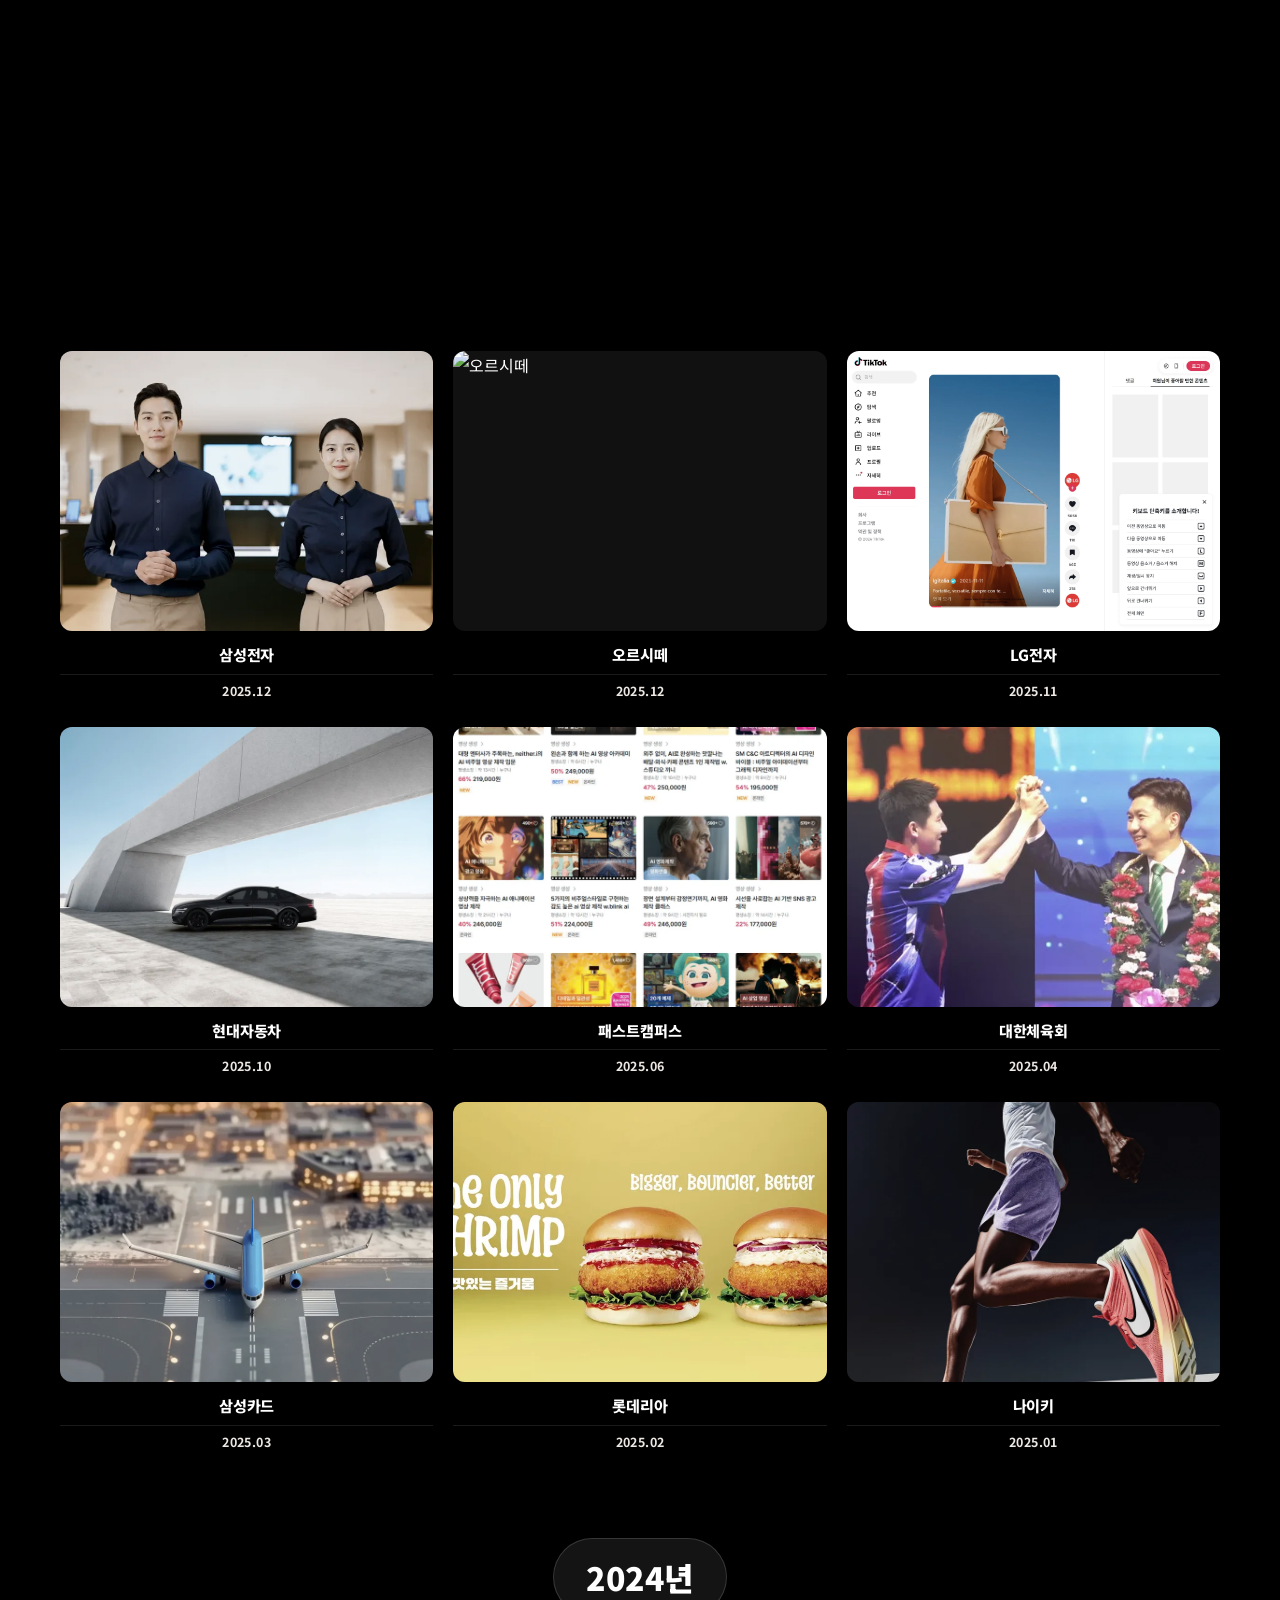
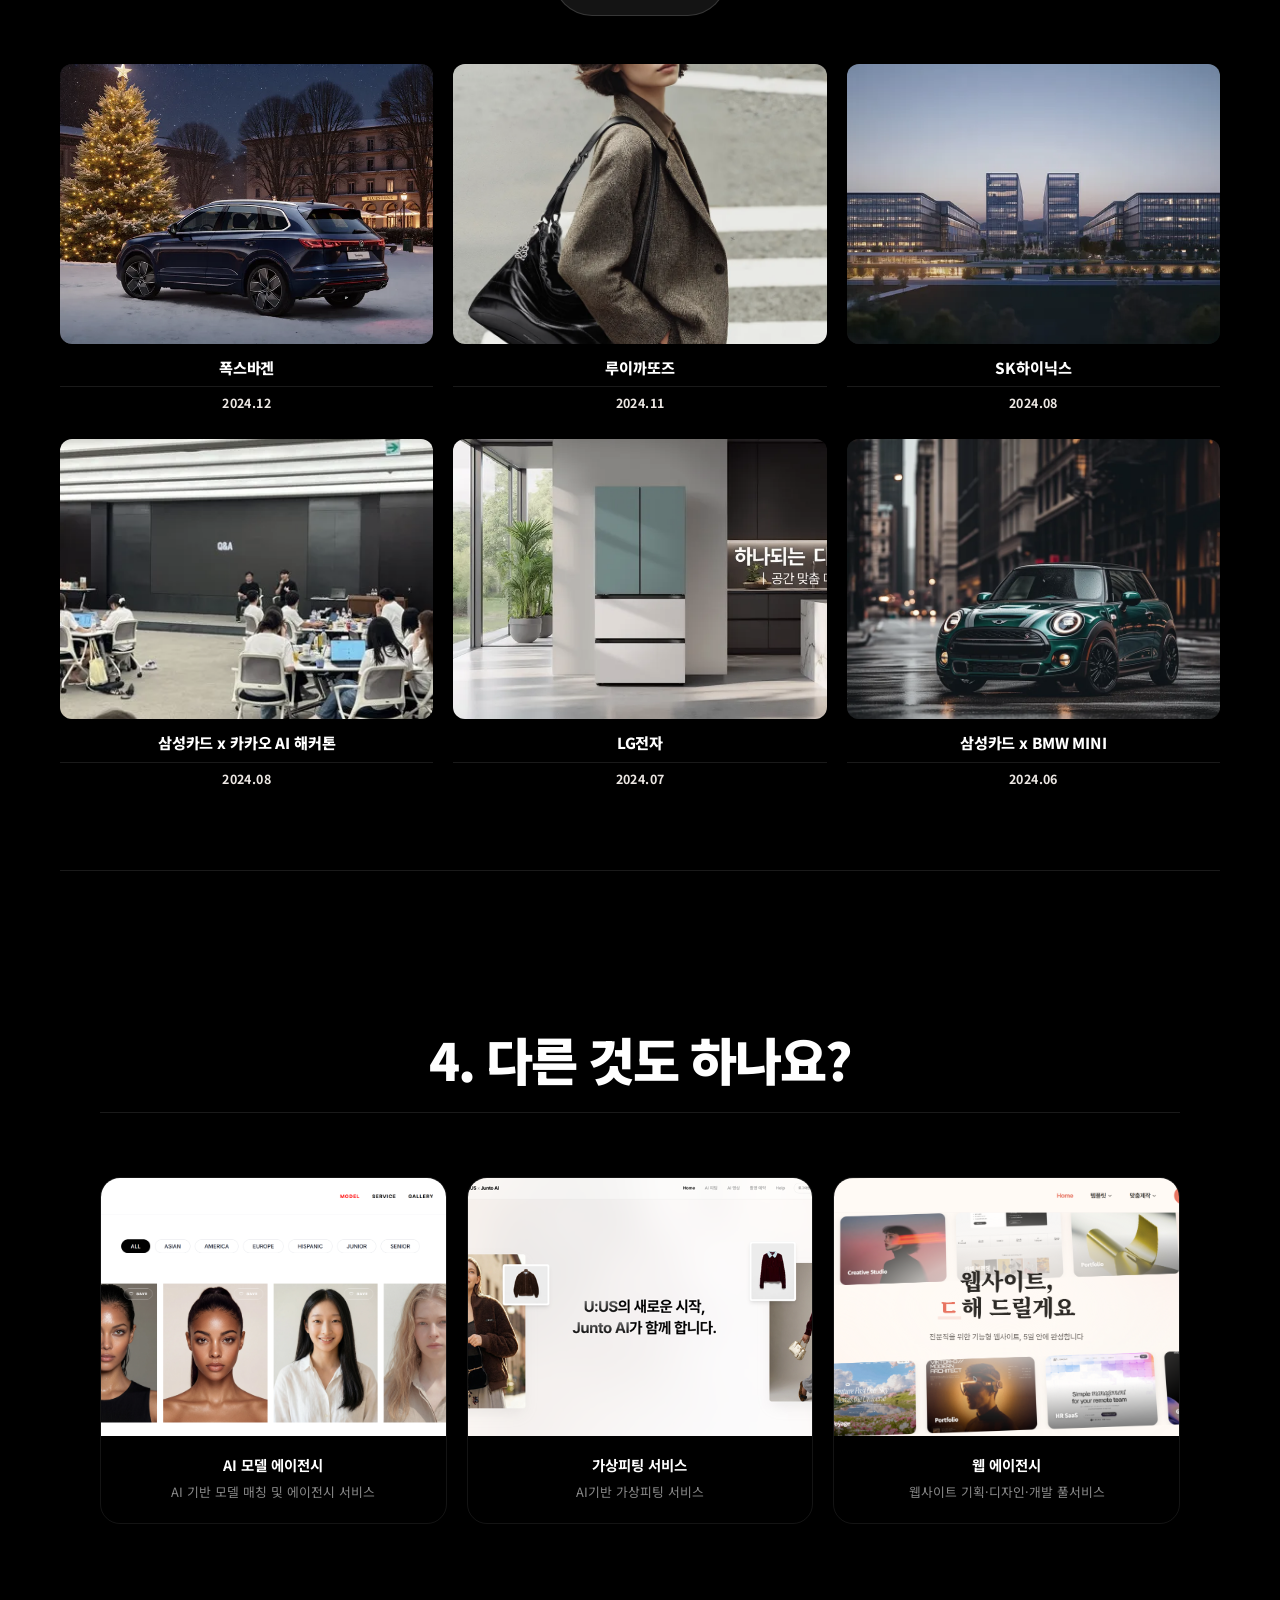
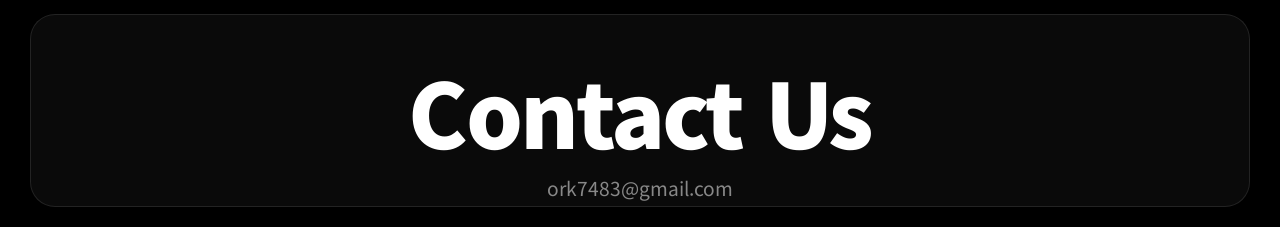
==== commit b539a50c: "fix: 인천대 강의 타임라인 썸네일 추가 및 shadow switcher 숨김 Co-Authored-By: Claude Opus 4.6 (1M context) <noreply@a" ====
--- a/index.html
+++ b/index.html
@@ -1493,7 +1493,7 @@
       position: fixed;
       bottom: 24px;
       right: 24px;
-      display: flex;
+      display: none;
       gap: 6px;
       z-index: 100;
       background: rgba(0,0,0,0.6);
@@ -1701,7 +1701,7 @@
                 <div><div class="timeline-project-name">오르시떼</div><div class="timeline-project-date">&lt;2026.01&gt;</div></div>
               </div>
               <div class="timeline-project">
-                <div class="timeline-project-thumb"><div class="timeline-thumb-placeholder">&#x1F4F7;</div></div>
+                <div class="timeline-project-thumb"><img src="images/portfolio/incheon-univ.png" alt="인천대 강의" loading="lazy" /></div>
                 <div><div class="timeline-project-name">인천대 강의</div><div class="timeline-project-date">&lt;2026.01&gt;</div></div>
               </div>
               <div class="timeline-project">
